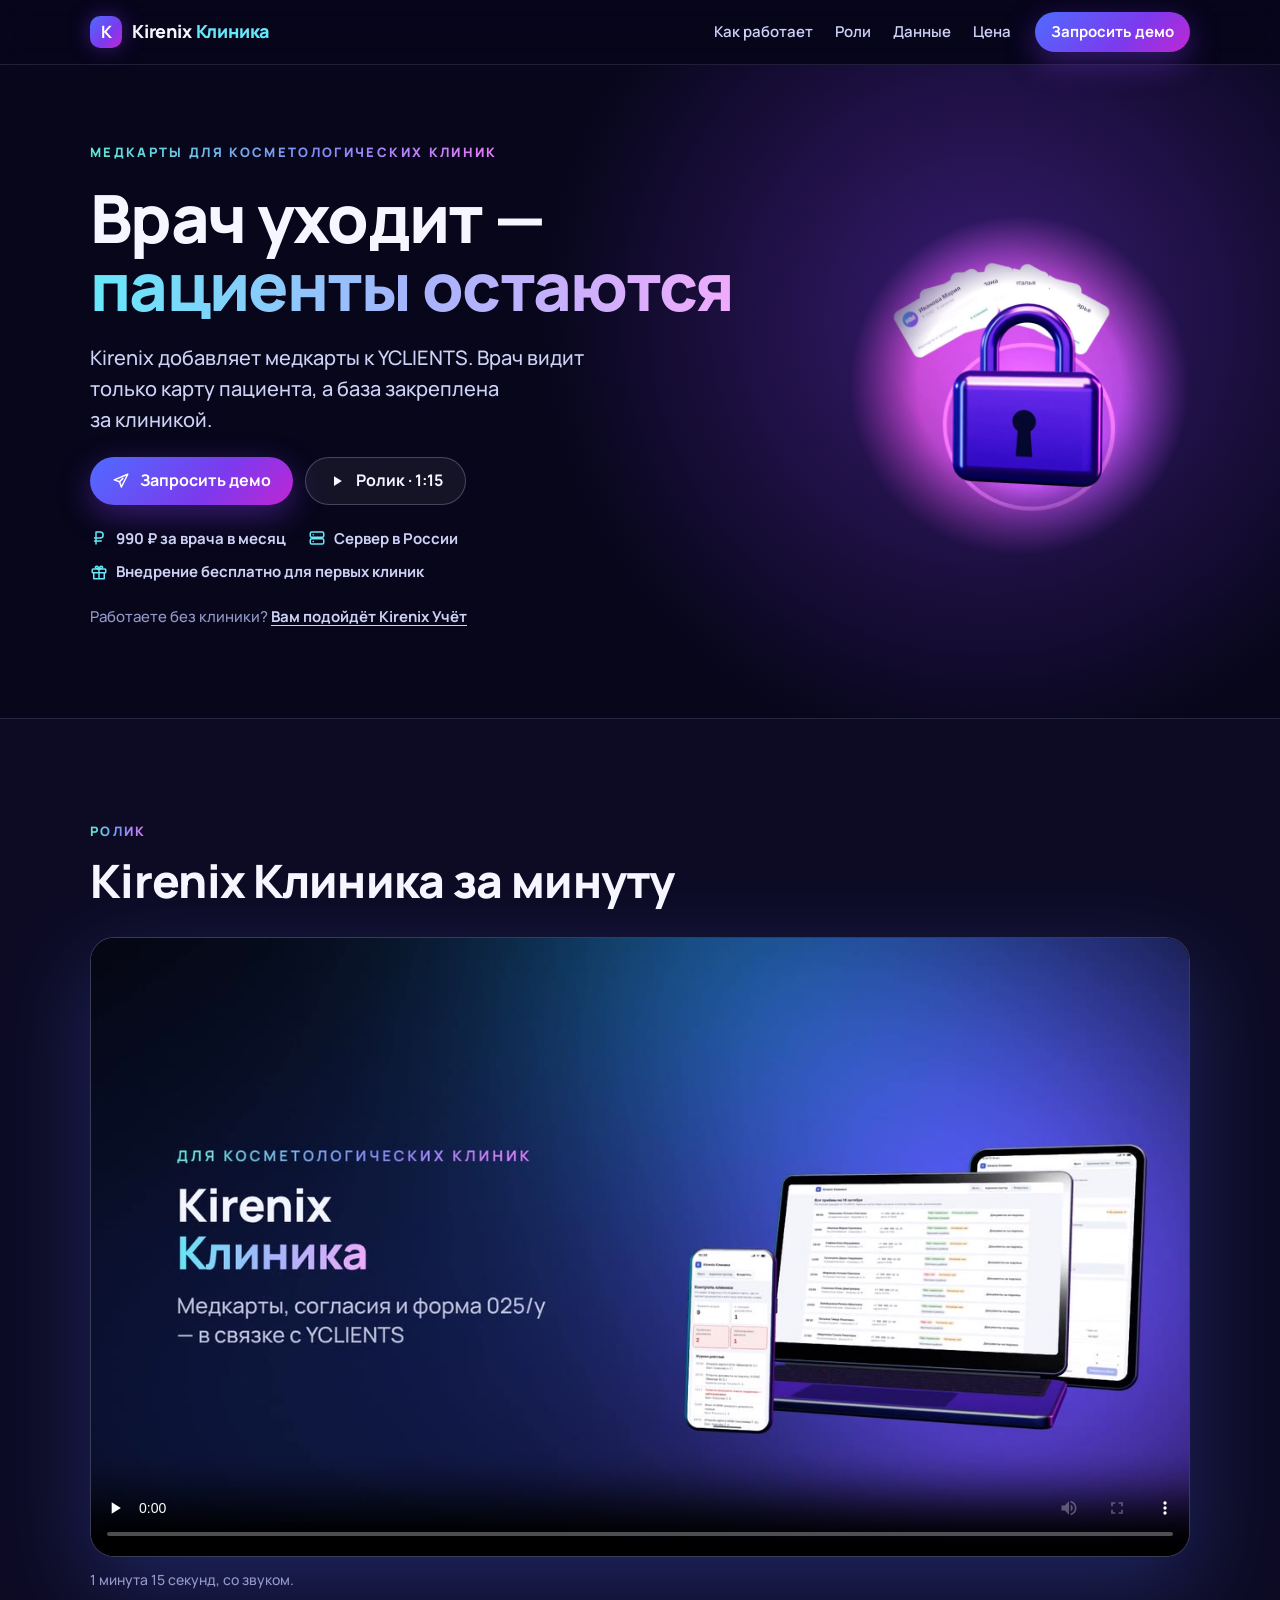
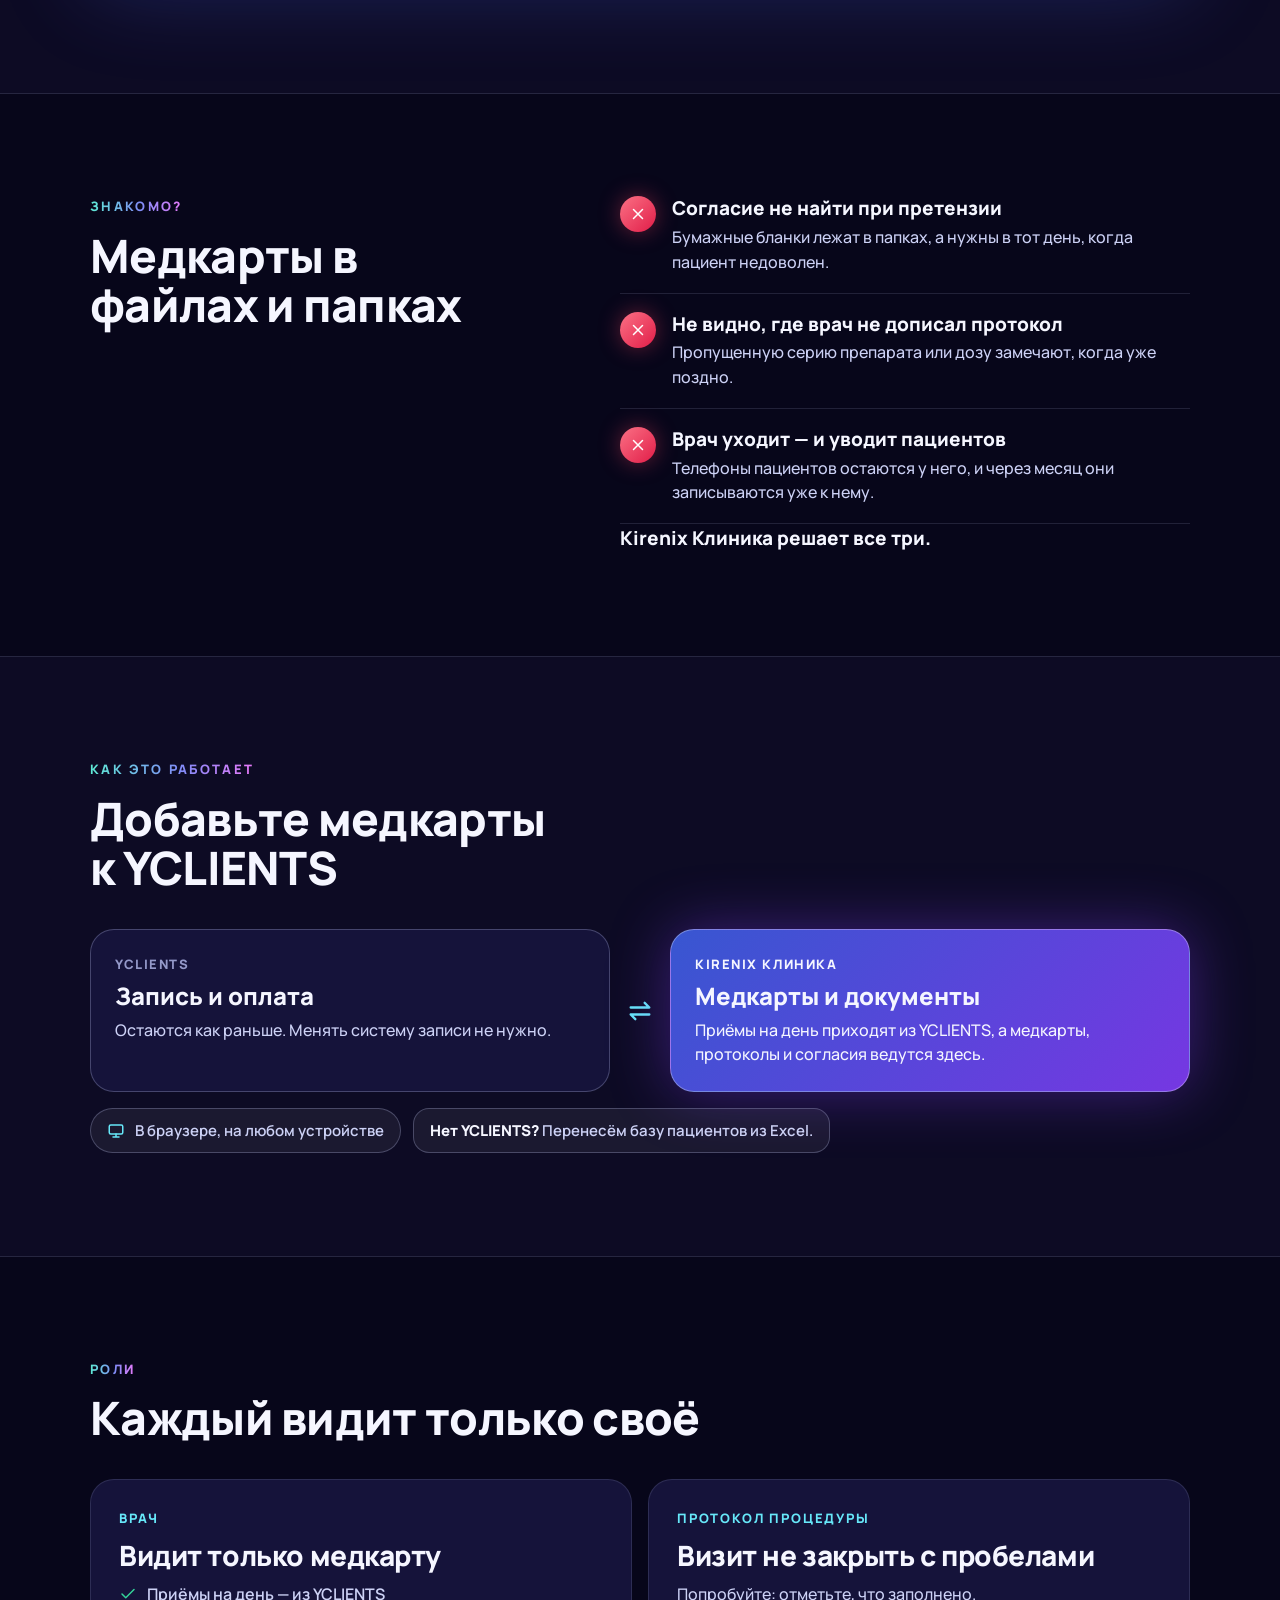
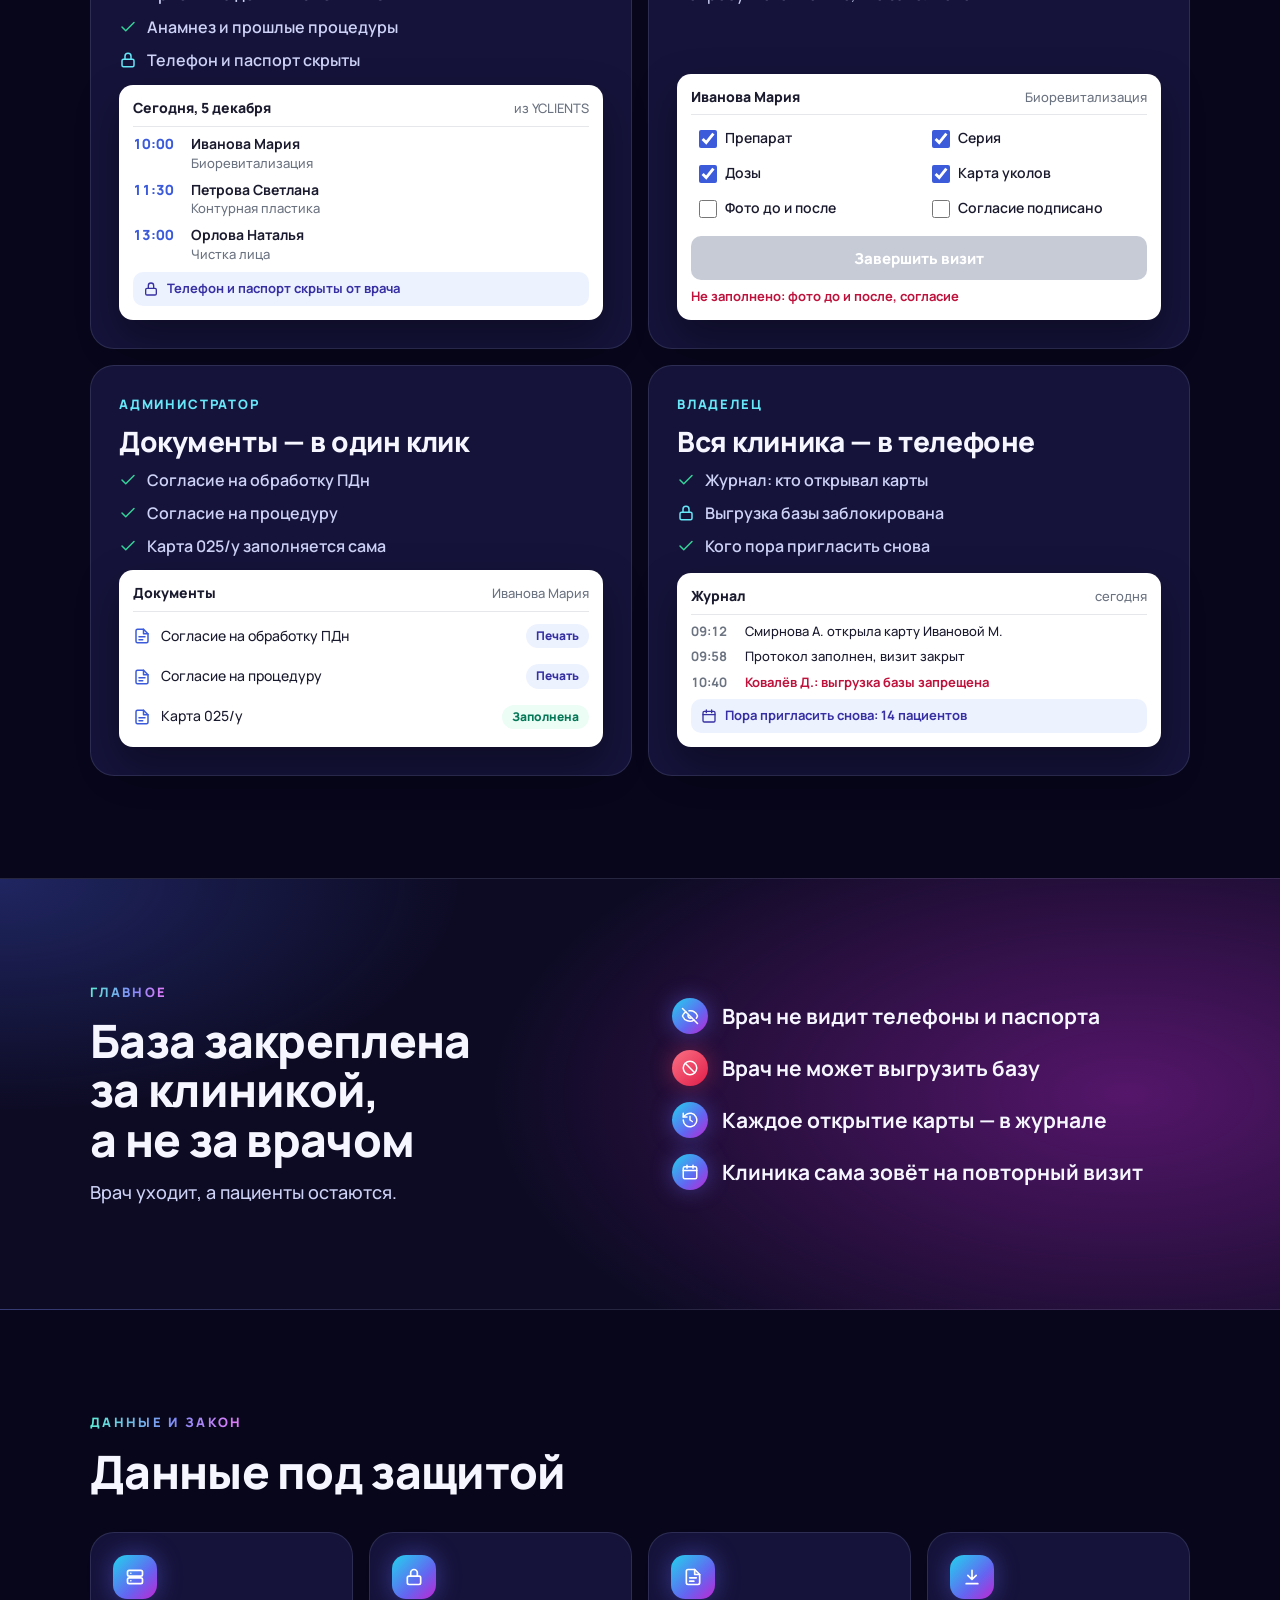
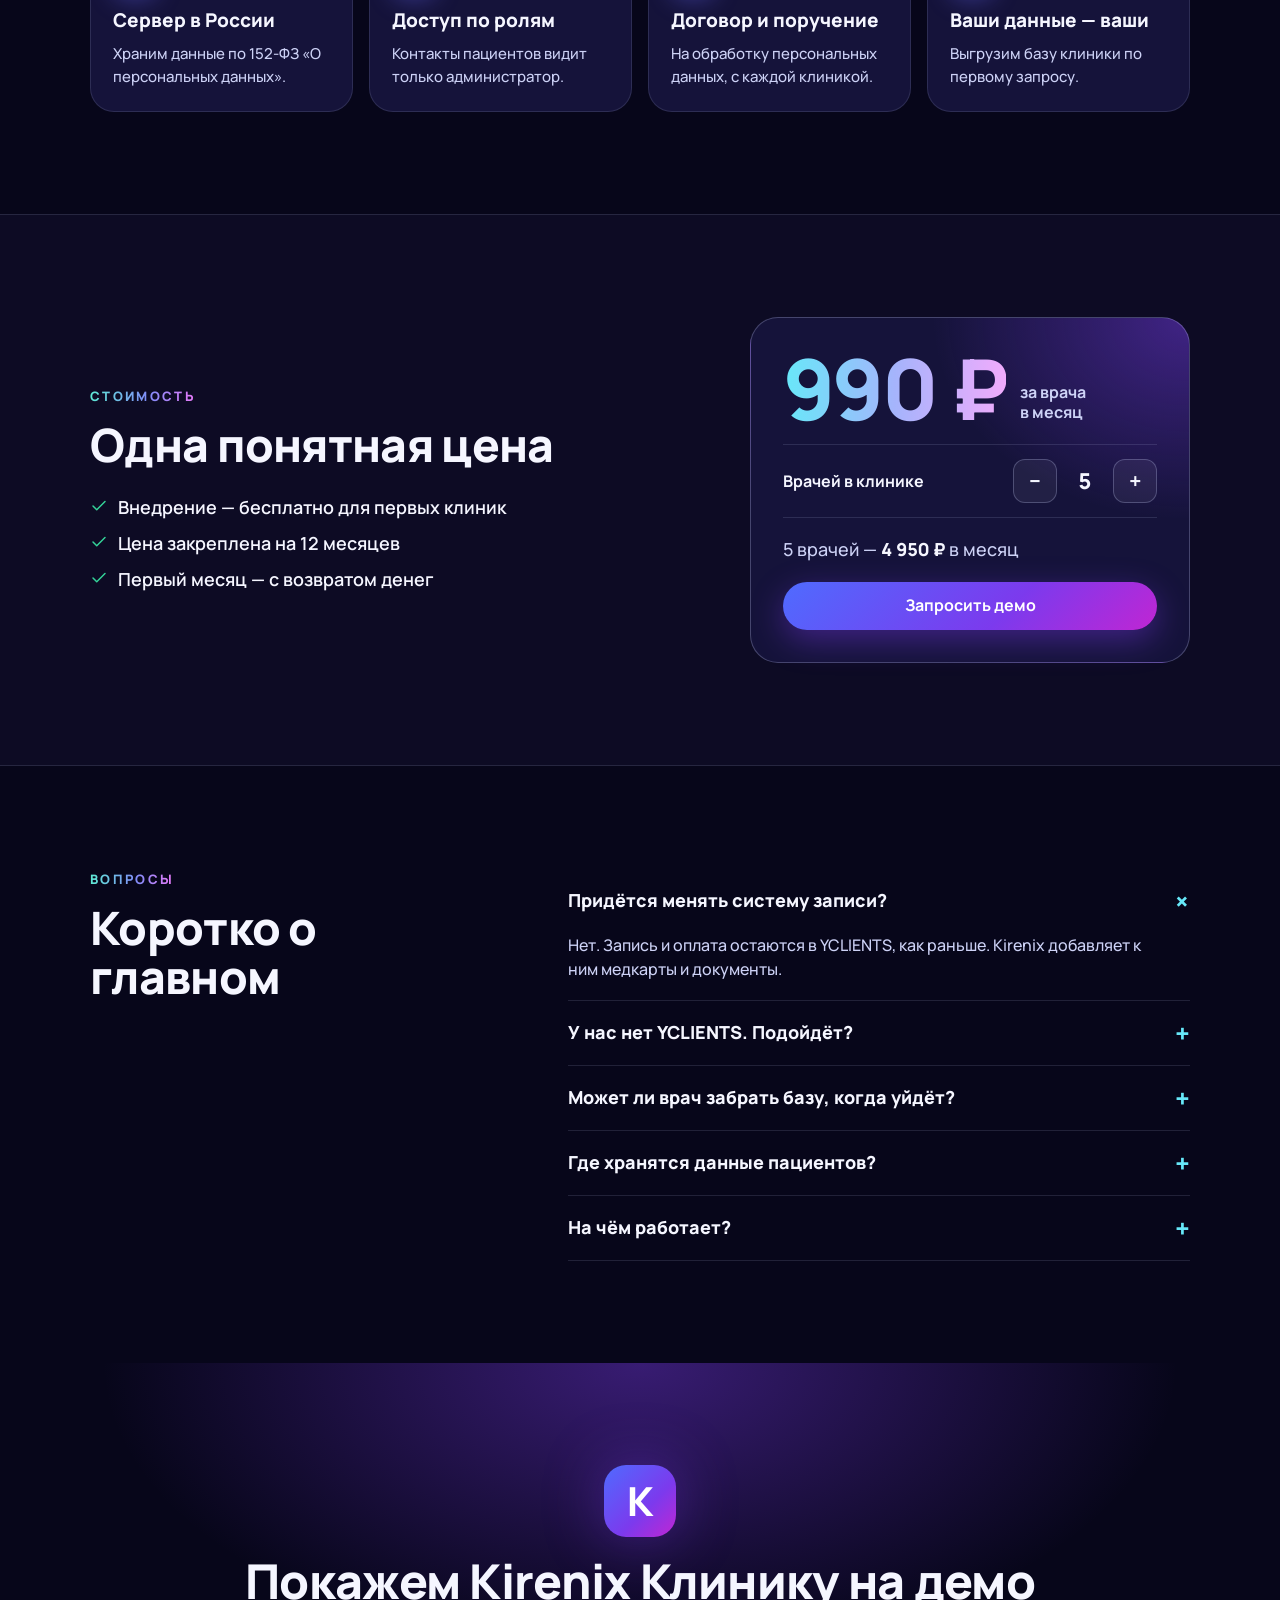
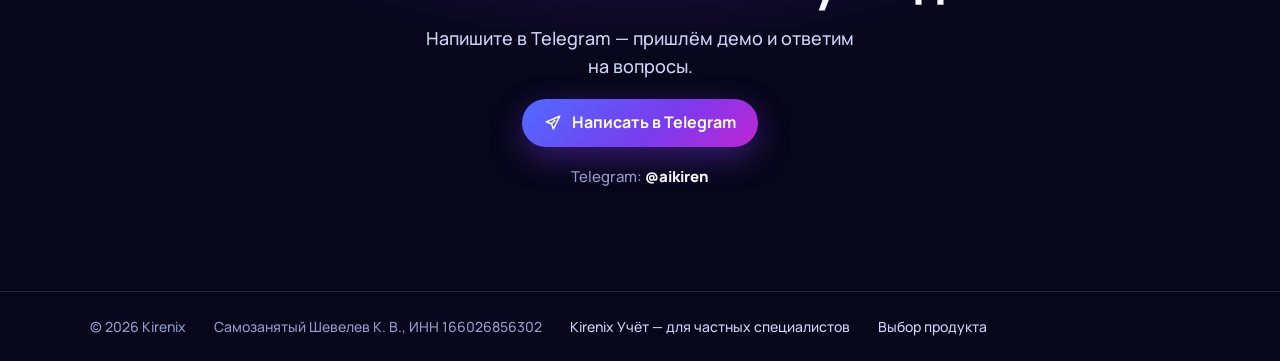
==== klinika/index.html @ 142d432d "Страница Kirenix Клиника: kirenix.ru/klinika" ====
<!doctype html>
<html lang="ru">
<head>
<meta charset="utf-8">
<meta name="viewport" content="width=device-width, initial-scale=1">
<title>Kirenix Клиника — медкарты для косметологических клиник</title>
<meta name="description" content="Медкарты в связке с YCLIENTS: врач видит только карту пациента, протокол не закрыть с пробелами, согласия и форма 025/у — в один клик. 990 ₽ за врача в месяц.">
<link rel="canonical" href="https://kirenix.ru/klinika/">
<meta property="og:type" content="website">
<meta property="og:locale" content="ru_RU">
<meta property="og:site_name" content="Kirenix">
<meta property="og:title" content="Врач уходит — пациенты остаются. Kirenix Клиника">
<meta property="og:description" content="Медкарты в связке с YCLIENTS: врач видит только карту пациента, протокол не закрыть с пробелами, согласия и форма 025/у — в один клик. 990 ₽ за врача в месяц.">
<meta property="og:url" content="https://kirenix.ru/klinika/">
<meta property="og:image" content="https://kirenix.ru/assets/og-klinika.jpg">
<meta property="og:image:width" content="1200">
<meta property="og:image:height" content="630">
<meta name="twitter:card" content="summary_large_image">
<meta name="theme-color" content="#07061A">
<link rel="icon" href="/favicon.svg" type="image/svg+xml">
<link rel="icon" href="/favicon.ico" sizes="48x48">
<link rel="apple-touch-icon" href="/apple-touch-icon.png">
<link rel="stylesheet" href="/assets/site.css?v=1">
</head>
<body>
<svg width="0" height="0" style="position:absolute" aria-hidden="true" focusable="false">
  <defs>
    <symbol id="i-check" viewBox="0 0 24 24"><path d="M20 6 9 17l-5-5"/></symbol>
    <symbol id="i-x" viewBox="0 0 24 24"><path d="M18 6 6 18M6 6l12 12"/></symbol>
    <symbol id="i-lock" viewBox="0 0 24 24"><rect x="4" y="11" width="16" height="10" rx="2"/><path d="M8 11V7a4 4 0 0 1 8 0v4"/></symbol>
    <symbol id="i-eyeoff" viewBox="0 0 24 24"><path d="M10.7 5.1A10.7 10.7 0 0 1 21.9 11.7a1 1 0 0 1 0 .7 10.7 10.7 0 0 1-1.4 2.5"/><path d="M14.1 14.2a3 3 0 0 1-4.2-4.2"/><path d="M17.5 17.5A10.7 10.7 0 0 1 2.1 12.3a1 1 0 0 1 0-.7 10.7 10.7 0 0 1 4.4-5.1"/><path d="M2 2l20 20"/></symbol>
    <symbol id="i-ban" viewBox="0 0 24 24"><circle cx="12" cy="12" r="9"/><path d="m5.7 5.7 12.6 12.6"/></symbol>
    <symbol id="i-history" viewBox="0 0 24 24"><path d="M3 12a9 9 0 1 0 3-6.7L3 8"/><path d="M3 3v5h5"/><path d="M12 7v5l3 2"/></symbol>
    <symbol id="i-cal" viewBox="0 0 24 24"><rect x="3" y="5" width="18" height="16" rx="2"/><path d="M16 3v4M8 3v4M3 10h18"/></symbol>
    <symbol id="i-doc" viewBox="0 0 24 24"><path d="M14 3H6a2 2 0 0 0-2 2v14a2 2 0 0 0 2 2h12a2 2 0 0 0 2-2V9z"/><path d="M14 3v6h6M8 13h8M8 17h5"/></symbol>
    <symbol id="i-server" viewBox="0 0 24 24"><rect x="3" y="4" width="18" height="7" rx="2"/><rect x="3" y="13" width="18" height="7" rx="2"/><path d="M7 7.5h.01M7 16.5h.01"/></symbol>
    <symbol id="i-down" viewBox="0 0 24 24"><path d="M12 4v11M7 10l5 5 5-5M5 20h14"/></symbol>
    <symbol id="i-monitor" viewBox="0 0 24 24"><rect x="3" y="4" width="18" height="12" rx="2"/><path d="M8 20h8M12 16v4"/></symbol>
    <symbol id="i-play" viewBox="0 0 24 24"><path d="M8 5.5v13l10.5-6.5z" fill="currentColor" stroke="none"/></symbol>
    <symbol id="i-right" viewBox="0 0 24 24"><path d="M5 12h14M13 6l6 6-6 6"/></symbol>
    <symbol id="i-swap" viewBox="0 0 24 24"><path d="M4 9h16l-4-4M20 15H4l4 4"/></symbol>
    <symbol id="i-send" viewBox="0 0 24 24"><path d="M21 3 3 10.5l7 2.5 2.5 7z"/><path d="m10 13 4.5-4.5"/></symbol>
    <symbol id="i-alert" viewBox="0 0 24 24"><path d="M12 3.5 2.5 20h19z"/><path d="M12 10v4M12 17h.01"/></symbol>
    <symbol id="i-gift" viewBox="0 0 24 24"><rect x="3" y="8" width="18" height="5" rx="1"/><path d="M5 13v8h14v-8M12 8v13M12 8S10.5 3 8 4.5 9 8 12 8zm0 0s1.5-5 4-3.5S15 8 12 8z"/></symbol>
    <symbol id="i-rub" viewBox="0 0 24 24"><path d="M8 20V4h5.5a4 4 0 0 1 0 8H6M6 16h9"/></symbol>
  </defs>
</svg>

<div class="klinika">
  <header class="bar">
    <div class="wrap bar-in">
      <a class="logo" href="/" aria-label="Kirenix — выбор продукта"><b>K</b><span>Kirenix <em>Клиника</em></span></a>
      <nav class="nav" aria-label="Разделы">
        <a href="#how">Как работает</a>
        <a href="#roles">Роли</a>
        <a href="#data">Данные</a>
        <a href="#price">Цена</a>
      </nav>
      <a class="btn btn-sm" href="https://t.me/aikiren">Запросить демо</a>
    </div>
  </header>

  <main>
    <section class="hero">
      <div class="wrap hero-in">
        <div class="hero-copy">
          <p class="eyebrow">Медкарты для косметологических клиник</p>
          <h1>Врач уходит&nbsp;—<br><span class="grad">пациенты остаются</span></h1>
          <p class="lead">Kirenix добавляет медкарты к&nbsp;YCLIENTS. Врач видит только карту пациента, а&nbsp;база закреплена за&nbsp;клиникой.</p>
          <div class="cta-row">
            <a class="btn" href="https://t.me/aikiren"><svg class="i"><use href="#i-send"/></svg>Запросить демо</a>
            <a class="btn btn-ghost" href="#film"><svg class="i i-fill"><use href="#i-play"/></svg>Ролик · 1:15</a>
          </div>
          <ul class="facts">
            <li><svg class="i"><use href="#i-rub"/></svg>990&nbsp;₽ за врача в месяц</li>
            <li><svg class="i"><use href="#i-server"/></svg>Сервер в России</li>
            <li><svg class="i"><use href="#i-gift"/></svg>Внедрение бесплатно для первых клиник</li>
          </ul>
          <p class="switch">Работаете без клиники? <a href="https://uchet.kirenix.ru/">Вам подойдёт Kirenix Учёт</a></p>
        </div>
        <div class="hero-visual" aria-hidden="true"><img class="lock" src="/assets/lock.jpg" width="720" height="720" alt=""></div>
      </div>
    </section>

    <section class="sec band" id="film">
      <div class="wrap">
        <div class="head"><p class="eyebrow">Ролик</p><h2>Kirenix Клиника за минуту</h2></div>
        <div class="film">
          <video controls playsinline preload="none" poster="/klinika/poster.jpg">
            <source src="/klinika/kirenix-klinika.mp4" type="video/mp4">
          </video>
        </div>
        <p class="caption">1 минута 15 секунд, со звуком.</p>
      </div>
    </section>

    <section class="sec" id="pain">
      <div class="wrap split">
        <div class="head"><p class="eyebrow">Знакомо?</p><h2>Медкарты в файлах и папках</h2></div>
        <div>
          <ul class="pains">
            <li><span class="dot dot-warn"><svg class="i"><use href="#i-x"/></svg></span><div><b>Согласие не найти при претензии</b><p>Бумажные бланки лежат в папках, а нужны в тот день, когда пациент недоволен.</p></div></li>
            <li><span class="dot dot-warn"><svg class="i"><use href="#i-x"/></svg></span><div><b>Не видно, где врач не дописал протокол</b><p>Пропущенную серию препарата или дозу замечают, когда уже поздно.</p></div></li>
            <li><span class="dot dot-warn"><svg class="i"><use href="#i-x"/></svg></span><div><b>Врач уходит&nbsp;— и уводит пациентов</b><p>Телефоны пациентов остаются у него, и через месяц они записываются уже к нему.</p></div></li>
          </ul>
          <p class="solve">Kirenix Клиника решает все три.</p>
        </div>
      </div>
    </section>

    <section class="sec band" id="how">
      <div class="wrap">
        <div class="head"><p class="eyebrow">Как это работает</p><h2>Добавьте медкарты к YCLIENTS</h2></div>
        <div class="flow">
          <div class="node"><span class="node-k">YCLIENTS</span><b>Запись и оплата</b><p>Остаются как раньше. Менять систему записи не нужно.</p></div>
          <div class="link" aria-hidden="true"><svg class="i"><use href="#i-swap"/></svg></div>
          <div class="node node-hl"><span class="node-k">Kirenix Клиника</span><b>Медкарты и документы</b><p>Приёмы на день приходят из YCLIENTS, а медкарты, протоколы и согласия ведутся здесь.</p></div>
        </div>
        <div class="under">
          <span class="chip"><svg class="i"><use href="#i-monitor"/></svg>В браузере, на любом устройстве</span>
          <span class="chip chip-note"><b>Нет YCLIENTS?</b> Перенесём базу пациентов из Excel.</span>
        </div>
      </div>
    </section>

    <section class="sec" id="roles">
      <div class="wrap">
        <div class="head"><p class="eyebrow">Роли</p><h2>Каждый видит только своё</h2></div>
        <div class="roles">
          <article class="role">
            <p class="role-k">Врач</p>
            <h3>Видит только медкарту</h3>
            <ul class="ticks">
              <li><svg class="i"><use href="#i-check"/></svg>Приёмы на день — из YCLIENTS</li>
              <li><svg class="i"><use href="#i-check"/></svg>Анамнез и прошлые процедуры</li>
              <li class="locked"><svg class="i"><use href="#i-lock"/></svg>Телефон и паспорт скрыты</li>
            </ul>
            <div class="ui" aria-hidden="true">
              <div class="ui-top"><b id="today">Сегодня</b><span>из YCLIENTS</span></div>
              <div class="ui-row"><time>10:00</time><div><b>Иванова Мария</b><small>Биоревитализация</small></div></div>
              <div class="ui-row"><time>11:30</time><div><b>Петрова Светлана</b><small>Контурная пластика</small></div></div>
              <div class="ui-row"><time>13:00</time><div><b>Орлова Наталья</b><small>Чистка лица</small></div></div>
              <div class="ui-hidden"><svg class="i"><use href="#i-lock"/></svg>Телефон и паспорт скрыты от врача</div>
            </div>
          </article>

          <article class="role">
            <p class="role-k">Протокол процедуры</p>
            <h3>Визит не закрыть с пробелами</h3>
            <p class="role-sub">Попробуйте: отметьте, что заполнено.</p>
            <form class="ui" id="proto" aria-label="Пример протокола процедуры">
              <div class="ui-top"><b>Иванова Мария</b><span>Биоревитализация</span></div>
              <div class="checks">
                <label for="p-drug"><input type="checkbox" id="p-drug" data-name="препарат" checked>Препарат</label>
                <label for="p-batch"><input type="checkbox" id="p-batch" data-name="серия" checked>Серия</label>
                <label for="p-dose"><input type="checkbox" id="p-dose" data-name="дозы" checked>Дозы</label>
                <label for="p-map"><input type="checkbox" id="p-map" data-name="карта уколов" checked>Карта уколов</label>
                <label for="p-photo"><input type="checkbox" id="p-photo" data-name="фото до и после">Фото до и после</label>
                <label for="p-consent"><input type="checkbox" id="p-consent" data-name="согласие">Согласие подписано</label>
              </div>
              <button type="button" class="ui-done" id="p-done" disabled>Завершить визит</button>
              <p class="ui-hint" id="p-hint" aria-live="polite">Не заполнено: фото до и после, согласие</p>
            </form>
          </article>

          <article class="role">
            <p class="role-k">Администратор</p>
            <h3>Документы — в один клик</h3>
            <ul class="ticks">
              <li><svg class="i"><use href="#i-check"/></svg>Согласие на обработку ПДн</li>
              <li><svg class="i"><use href="#i-check"/></svg>Согласие на процедуру</li>
              <li><svg class="i"><use href="#i-check"/></svg>Карта 025/у заполняется сама</li>
            </ul>
            <div class="ui" aria-hidden="true">
              <div class="ui-top"><b>Документы</b><span>Иванова Мария</span></div>
              <div class="ui-doc"><svg class="i"><use href="#i-doc"/></svg><span>Согласие на обработку ПДн</span><em>Печать</em></div>
              <div class="ui-doc"><svg class="i"><use href="#i-doc"/></svg><span>Согласие на процедуру</span><em>Печать</em></div>
              <div class="ui-doc"><svg class="i"><use href="#i-doc"/></svg><span>Карта 025/у</span><em class="good">Заполнена</em></div>
            </div>
          </article>

          <article class="role">
            <p class="role-k">Владелец</p>
            <h3>Вся клиника — в телефоне</h3>
            <ul class="ticks">
              <li><svg class="i"><use href="#i-check"/></svg>Журнал: кто открывал карты</li>
              <li class="locked"><svg class="i"><use href="#i-lock"/></svg>Выгрузка базы заблокирована</li>
              <li><svg class="i"><use href="#i-check"/></svg>Кого пора пригласить снова</li>
            </ul>
            <div class="ui" aria-hidden="true">
              <div class="ui-top"><b>Журнал</b><span>сегодня</span></div>
              <div class="ui-log"><time>09:12</time><span>Смирнова А. открыла карту Ивановой М.</span></div>
              <div class="ui-log"><time>09:58</time><span>Протокол заполнен, визит закрыт</span></div>
              <div class="ui-log bad"><time>10:40</time><span>Ковалёв Д.: выгрузка базы запрещена</span></div>
              <div class="ui-remind"><svg class="i"><use href="#i-cal"/></svg>Пора пригласить снова: 14 пациентов</div>
            </div>
          </article>
        </div>
      </div>
    </section>

    <section class="sec keep-band" id="keep">
      <div class="wrap keep">
        <div class="head"><p class="eyebrow">Главное</p><h2>База закреплена за клиникой, а&nbsp;не&nbsp;за&nbsp;врачом</h2><p class="sub">Врач уходит, а пациенты остаются.</p></div>
        <ul class="keep-list">
          <li><span class="dot"><svg class="i"><use href="#i-eyeoff"/></svg></span>Врач не видит телефоны и паспорта</li>
          <li><span class="dot dot-warn"><svg class="i"><use href="#i-ban"/></svg></span>Врач не может выгрузить базу</li>
          <li><span class="dot"><svg class="i"><use href="#i-history"/></svg></span>Каждое открытие карты — в журнале</li>
          <li><span class="dot"><svg class="i"><use href="#i-cal"/></svg></span>Клиника сама зовёт на повторный визит</li>
        </ul>
      </div>
    </section>

    <section class="sec" id="data">
      <div class="wrap">
        <div class="head"><p class="eyebrow">Данные и закон</p><h2>Данные под защитой</h2></div>
        <div class="cards4">
          <div class="card"><span class="tile"><svg class="i"><use href="#i-server"/></svg></span><b>Сервер в России</b><p>Храним данные по 152-ФЗ «О персональных данных».</p></div>
          <div class="card"><span class="tile"><svg class="i"><use href="#i-lock"/></svg></span><b>Доступ по ролям</b><p>Контакты пациентов видит только администратор.</p></div>
          <div class="card"><span class="tile"><svg class="i"><use href="#i-doc"/></svg></span><b>Договор и поручение</b><p>На обработку персональных данных, с каждой клиникой.</p></div>
          <div class="card"><span class="tile"><svg class="i"><use href="#i-down"/></svg></span><b>Ваши данные — ваши</b><p>Выгрузим базу клиники по первому запросу.</p></div>
        </div>
      </div>
    </section>

    <section class="sec band" id="price">
      <div class="wrap price">
        <div class="head">
          <p class="eyebrow">Стоимость</p>
          <h2>Одна понятная цена</h2>
          <ul class="ticks ticks-lg">
            <li><svg class="i"><use href="#i-check"/></svg>Внедрение — бесплатно для первых клиник</li>
            <li><svg class="i"><use href="#i-check"/></svg>Цена закреплена на 12 месяцев</li>
            <li><svg class="i"><use href="#i-check"/></svg>Первый месяц — с возвратом денег</li>
          </ul>
        </div>
        <div class="calc">
          <p class="calc-price"><b>990&nbsp;₽</b><span>за врача<br>в месяц</span></p>
          <div class="calc-row">
            <span id="calc-label">Врачей в клинике</span>
            <div class="stepper" role="group" aria-labelledby="calc-label">
              <button type="button" id="calc-minus" aria-label="Меньше врачей">−</button>
              <output id="calc-n">5</output>
              <button type="button" id="calc-plus" aria-label="Больше врачей">+</button>
            </div>
          </div>
          <p class="calc-total" aria-live="polite"><span id="calc-words">5&nbsp;врачей</span> — <b id="calc-sum">4&nbsp;950&nbsp;₽</b> в&nbsp;месяц</p>
          <a class="btn" href="https://t.me/aikiren">Запросить демо</a>
        </div>
      </div>
    </section>

    <section class="sec" id="faq">
      <div class="wrap faq">
        <div class="head"><p class="eyebrow">Вопросы</p><h2>Коротко о главном</h2></div>
        <div class="qa">
          <details open><summary>Придётся менять систему записи?</summary><p>Нет. Запись и оплата остаются в YCLIENTS, как раньше. Kirenix добавляет к ним медкарты и документы.</p></details>
          <details><summary>У нас нет YCLIENTS. Подойдёт?</summary><p>Да. Базу пациентов перенесём из Excel, для первых клиник бесплатно.</p></details>
          <details><summary>Может ли врач забрать базу, когда уйдёт?</summary><p>Нет. Телефонов и паспортов он не видит, выгрузить базу не может, а каждое открытие карты попадает в журнал владельца.</p></details>
          <details><summary>Где хранятся данные пациентов?</summary><p>На сервере в России, по 152-ФЗ. С клиникой заключаем договор и поручение на обработку персональных данных. Если решите уйти, выгрузим базу по первому запросу.</p></details>
          <details><summary>На чём работает?</summary><p>В браузере, на любом устройстве: компьютер у администратора, планшет у врача, телефон у владельца. Устанавливать ничего не нужно.</p></details>
        </div>
      </div>
    </section>

    <section class="sec final">
      <div class="wrap final-in">
        <span class="logo-big" aria-hidden="true">K</span>
        <h2>Покажем Kirenix Клинику на демо</h2>
        <p>Напишите в Telegram — пришлём демо и ответим на вопросы.</p>
        <a class="btn" href="https://t.me/aikiren"><svg class="i"><use href="#i-send"/></svg>Написать в Telegram</a>
        <p class="handle">Telegram: <span>@aikiren</span></p>
      </div>
    </section>
  </main>

  <footer class="foot">
    <div class="wrap foot-in">
      <span>© 2026 Kirenix</span>
      <span>Самозанятый Шевелев К.&nbsp;В., ИНН 166026856302</span>
      <a href="https://uchet.kirenix.ru/">Kirenix Учёт — для частных специалистов</a>
      <a href="/">Выбор продукта</a>
    </div>
  </footer>
</div>

<script>
(function () {
  // дата в экране врача
  var today = document.getElementById('today');
  try { today.textContent = 'Сегодня, ' + new Intl.DateTimeFormat('ru-RU', { day: 'numeric', month: 'long' }).format(new Date()); } catch (e) {}

  // протокол: «Завершить визит» доступна, только когда всё отмечено
  var proto = document.getElementById('proto');
  var boxes = Array.prototype.slice.call(proto.querySelectorAll('input[type=checkbox]'));
  var done = document.getElementById('p-done');
  var hint = document.getElementById('p-hint');
  function update() {
    var missing = boxes.filter(function (b) { return !b.checked; }).map(function (b) { return b.getAttribute('data-name'); });
    proto.classList.remove('closed');
    done.disabled = missing.length > 0;
    done.textContent = 'Завершить визит';
    hint.textContent = missing.length ? 'Не заполнено: ' + missing.join(', ') : 'Всё заполнено, визит можно закрыть';
    hint.classList.toggle('good', !missing.length);
  }
  boxes.forEach(function (b) { b.addEventListener('change', update); });
  done.addEventListener('click', function () {
    proto.classList.add('closed');
    done.textContent = 'Визит закрыт';
    done.disabled = true;
    hint.textContent = 'Протокол полный и сохранён в медкарте';
  });
  update();

  // калькулятор цены
  var n = 5, PRICE = 990;
  var nOut = document.getElementById('calc-n'), sum = document.getElementById('calc-sum'), words = document.getElementById('calc-words');
  var minus = document.getElementById('calc-minus'), plus = document.getElementById('calc-plus');
  var money = new Intl.NumberFormat('ru-RU');
  var plural = new Intl.PluralRules('ru-RU');
  var forms = { one: 'врач', few: 'врача', many: 'врачей', other: 'врача' };
  function render() {
    nOut.textContent = n;
    words.textContent = n + ' ' + forms[plural.select(n)];
    sum.textContent = money.format(n * PRICE) + ' ₽';
    minus.disabled = n <= 1;
    plus.disabled = n >= 30;
  }
  minus.addEventListener('click', function () { if (n > 1) { n--; render(); } });
  plus.addEventListener('click', function () { if (n < 30) { n++; render(); } });
  render();
})();
</script>
</body>
</html>
---- assets/site.css ----
/* Kirenix — общий стиль kirenix.ru: вход и страница Kirenix Клиника */
/* Вход: два мира рядом — тёмная «Клиника» из ролика и светлый «Учёт» с текущего сайта.
   Страница клиники: тёмный мир ролика, текст слева и визуал справа, разделы лентами. */
@font-face{font-family:'Manrope';font-style:normal;font-display:swap;font-weight:500;src:url([data-uri]) format('woff2');unicode-range:U+0000-00FF,U+0131,U+0152-0153,U+02BB-02BC,U+02C6,U+02DA,U+02DC,U+0304,U+0308,U+0329,U+2000-206F,U+2074,U+20AC,U+2122,U+2191,U+2193,U+2212,U+2215,U+FEFF,U+FFFD}
@font-face{font-family:'Manrope';font-style:normal;font-display:swap;font-weight:500;src:url([data-uri]) format('woff2');unicode-range:U+0301,U+0400-045F,U+0490-0491,U+04B0-04B1,U+2116}
@font-face{font-family:'Manrope';font-style:normal;font-display:swap;font-weight:500;src:url([data-uri]) format('woff2');unicode-range:U+20BD}
@font-face{font-family:'Manrope';font-style:normal;font-display:swap;font-weight:600;src:url([data-uri]) format('woff2');unicode-range:U+0000-00FF,U+0131,U+0152-0153,U+02BB-02BC,U+02C6,U+02DA,U+02DC,U+0304,U+0308,U+0329,U+2000-206F,U+2074,U+20AC,U+2122,U+2191,U+2193,U+2212,U+2215,U+FEFF,U+FFFD}
@font-face{font-family:'Manrope';font-style:normal;font-display:swap;font-weight:600;src:url([data-uri]) format('woff2');unicode-range:U+0301,U+0400-045F,U+0490-0491,U+04B0-04B1,U+2116}
@font-face{font-family:'Manrope';font-style:normal;font-display:swap;font-weight:600;src:url([data-uri]) format('woff2');unicode-range:U+20BD}
@font-face{font-family:'Manrope';font-style:normal;font-display:swap;font-weight:700;src:url([data-uri]) format('woff2');unicode-range:U+0000-00FF,U+0131,U+0152-0153,U+02BB-02BC,U+02C6,U+02DA,U+02DC,U+0304,U+0308,U+0329,U+2000-206F,U+2074,U+20AC,U+2122,U+2191,U+2193,U+2212,U+2215,U+FEFF,U+FFFD}
@font-face{font-family:'Manrope';font-style:normal;font-display:swap;font-weight:700;src:url([data-uri]) format('woff2');unicode-range:U+0301,U+0400-045F,U+0490-0491,U+04B0-04B1,U+2116}
@font-face{font-family:'Manrope';font-style:normal;font-display:swap;font-weight:700;src:url([data-uri]) format('woff2');unicode-range:U+20BD}
@font-face{font-family:'Manrope';font-style:normal;font-display:swap;font-weight:800;src:url([data-uri]) format('woff2');unicode-range:U+0000-00FF,U+0131,U+0152-0153,U+02BB-02BC,U+02C6,U+02DA,U+02DC,U+0304,U+0308,U+0329,U+2000-206F,U+2074,U+20AC,U+2122,U+2191,U+2193,U+2212,U+2215,U+FEFF,U+FFFD}
@font-face{font-family:'Manrope';font-style:normal;font-display:swap;font-weight:800;src:url([data-uri]) format('woff2');unicode-range:U+0301,U+0400-045F,U+0490-0491,U+04B0-04B1,U+2116}
@font-face{font-family:'Manrope';font-style:normal;font-display:swap;font-weight:800;src:url([data-uri]) format('woff2');unicode-range:U+20BD}
:root{
  --ink:#07061A; --ink-2:#0D0B24; --ink-3:#15133A;
  --line:rgba(206,212,255,.13); --line-2:rgba(206,212,255,.26);
  --fg:#F5F6FF; --soft:#CDD2F6; --muted:#9499C9;
  --cyan:#67E8F9; --ok:#34D399; --on-accent:#FFFFFF;
  --glow-violet:rgba(124,58,237,.42); --glow-blue:rgba(79,107,255,.28); --glow-magenta:rgba(192,38,211,.40);
  --grad-brand:linear-gradient(135deg,#4F6BFF,#7C3AED 60%,#C026D3);
  --grad-node:linear-gradient(135deg,rgba(59,91,219,.95),rgba(124,58,237,.95));
  --grad-text:linear-gradient(90deg,#67E8F9,#A5B4FC 50%,#F0ABFC);
  --grad-eyebrow:linear-gradient(90deg,#5EEAD4,#818CF8 55%,#E879F9);
  --grad-dot:linear-gradient(135deg,#22D3EE,#6366F1 60%,#C026D3);
  --grad-warn:linear-gradient(135deg,#FB7185,#E11D48);
  /* светлый мир: карточки программы и «Учёт» */
  --paper:#F6F7FB; --paper-card:#FFFFFF; --paper-fg:#1A1A2E; --paper-muted:#6B7280; --paper-line:#E5E7EB;
  --uchet:#3B5BDB; --uchet-soft:#EDF2FF; --uchet-ink:#3730A3; --off:#C7CBD6;
  --warn-bg:#FFF7ED; --warn-fg:#B45309; --ok-bg:#ECFDF5; --ok-fg:#047857; --bad-fg:#BE123C;
  --font:'Manrope',system-ui,-apple-system,'Segoe UI',Roboto,Arial,sans-serif;
  --r-lg:24px;
  color-scheme:dark;
}
*{box-sizing:border-box}
html{-webkit-text-size-adjust:100%;scroll-behavior:smooth}
img{max-width:100%;height:auto}
body{margin:0;background:var(--ink);color:var(--fg);font-family:var(--font);font-size:16px;line-height:1.55;font-weight:500;-webkit-font-smoothing:antialiased}
body::before{content:"";position:fixed;inset:0 0 auto;height:env(safe-area-inset-top,0px);z-index:10;background:var(--ink)}
h1,h2,h3{margin:0;font-weight:800;letter-spacing:-.015em;line-height:1.08;text-wrap:balance}
p{margin:0}
ul{margin:0;padding:0;list-style:none}
a{color:inherit}
:focus-visible{outline:2px solid var(--cyan);outline-offset:3px}
.wrap{width:100%;max-width:1180px;margin-inline:auto;
  padding-left:max(clamp(16px,4vw,40px),env(safe-area-inset-left,0px));
  padding-right:max(clamp(16px,4vw,40px),env(safe-area-inset-right,0px))}
.i{width:20px;height:20px;flex:none;stroke:currentColor;fill:none;stroke-width:2;stroke-linecap:round;stroke-linejoin:round}

/* логотип */
.logo{display:inline-flex;align-items:center;gap:10px;font-weight:800;font-size:18px;letter-spacing:-.01em;text-decoration:none;color:var(--fg)}
.logo b{display:grid;place-items:center;width:32px;height:32px;border-radius:10px;background:var(--grad-brand);color:var(--on-accent);font-size:17px;box-shadow:0 0 22px var(--glow-violet)}
.logo em{font-style:normal;color:var(--cyan)}

/* кнопки */
.btn{display:inline-flex;align-items:center;justify-content:center;gap:10px;min-height:48px;padding:12px 22px;border-radius:999px;border:0;
  background:var(--grad-brand);color:var(--on-accent);font:700 16px/1.2 var(--font);text-decoration:none;cursor:pointer;
  box-shadow:0 10px 32px var(--glow-violet);transition:transform .2s ease,box-shadow .2s ease}
.btn:hover{transform:translateY(-1px)}
.btn .i{width:18px;height:18px}
.btn-ghost{background:rgba(255,255,255,.06);border:1px solid var(--line-2);box-shadow:none;color:var(--fg)}
.btn-ghost:hover{background:rgba(255,255,255,.11)}
.btn-sm{min-height:40px;padding:8px 16px;font-size:15px}
.i-fill{fill:currentColor;stroke:none}

/* ---------- вход: выбор ---------- */
.choose-top{padding-block:20px}
.ask{padding-block:clamp(16px,3.5vw,40px) 24px;display:grid;gap:10px}
.ask h1{font-size:clamp(30px,3.6vw,50px)}
.ask p{color:var(--soft);font-size:clamp(16px,1.6vw,19px)}
.paths{display:grid;grid-template-columns:repeat(2,minmax(0,1fr));gap:16px}
.path{position:relative;display:flex;flex-direction:column;justify-content:space-between;gap:20px;
  padding:clamp(22px,3vw,36px);border-radius:28px;text-decoration:none;overflow:hidden;transition:transform .25s ease,box-shadow .25s ease}
.path:hover{transform:translateY(-3px)}
.path-clinic{background:radial-gradient(110% 80% at 90% 10%,var(--glow-magenta),transparent 60%),radial-gradient(90% 80% at 0% 100%,var(--glow-blue),transparent 60%),var(--ink-3);
  border:1px solid var(--line-2);color:var(--fg)}
.path-clinic:hover{box-shadow:0 24px 70px var(--glow-violet)}
.path-solo{background:var(--paper);color:var(--paper-fg);border:1px solid var(--paper-line)}
.path-solo:hover{box-shadow:0 24px 70px rgba(59,91,219,.25)}
.path-visual{align-self:flex-end}
.path-copy{display:grid;gap:10px;justify-items:start}
.kicker{font-size:13px;font-weight:800;letter-spacing:.14em;text-transform:uppercase}
.path-clinic .kicker{color:var(--cyan)}
.path-solo .kicker{color:var(--uchet)}
.path h2{font-size:clamp(28px,3vw,38px)}
.path h2 em{font-style:normal}
.path-clinic h2 em{color:var(--cyan)}
.path-solo h2 em{color:var(--uchet)}
.path p{max-width:34ch}
.path-clinic p{color:var(--soft)}
.path-solo p{color:var(--paper-muted)}
.path ul{display:grid;gap:8px;margin-top:4px}
.path li{display:flex;gap:10px;align-items:flex-start;font-size:15px;font-weight:700}
.path li .i{width:18px;height:18px;margin-top:2px}
.path-clinic li .i{color:var(--cyan)}
.path-solo li .i{color:var(--uchet)}
.go{margin-top:12px;display:inline-flex;align-items:center;gap:10px;padding:13px 22px;border-radius:999px;font-weight:800;font-size:16px;color:var(--on-accent)}
.go .i{width:18px;height:18px;transition:transform .2s ease}
.path:hover .go .i{transform:translateX(3px)}
.path-clinic .go{background:var(--grad-brand);box-shadow:0 10px 30px var(--glow-violet)}
.path-solo .go{background:var(--uchet)}
.hint{padding-block:20px 36px;color:var(--muted);font-size:15px}
.lock{display:block;max-width:100%;aspect-ratio:1;
  -webkit-mask-image:radial-gradient(closest-side,#000 60%,transparent 100%);mask-image:radial-gradient(closest-side,#000 60%,transparent 100%)}
.path .lock{width:clamp(170px,16vw,220px);margin:-14px -14px 0 0}

/* мини-экран «Учёта» — как на uchet.kirenix.ru */
.mini-uchet{width:290px;max-width:100%;display:grid;gap:10px;padding:14px;border-radius:18px;background:var(--paper-card);border:1px solid var(--paper-line);
  box-shadow:0 20px 50px rgba(26,26,46,.12);font-size:13px;line-height:1.35;color:var(--paper-fg);transform:rotate(2deg);margin-top:6px;
  max-height:214px;overflow:hidden;-webkit-mask-image:linear-gradient(#000 72%,transparent);mask-image:linear-gradient(#000 72%,transparent)}
.mu-head{display:flex;justify-content:space-between;align-items:center;gap:8px}
.mu-head b{font-weight:800;font-size:14px}
.mu-head b em{font-style:normal;color:var(--uchet)}
.mu-add{padding:5px 10px;border-radius:8px;background:var(--uchet);color:var(--on-accent);font-weight:700;font-size:12px}
.mu-card{display:grid;gap:4px;padding:10px 12px;border-radius:12px;border:1px solid var(--paper-line)}
.mu-row{display:flex;justify-content:space-between;align-items:center;gap:8px}
.mu-card b{font-weight:800;font-size:14px}
.mu-card small{color:var(--paper-muted);font-size:12px}
.mu-card .mu-next{color:var(--uchet);font-weight:700}
.mu-warn{display:flex;align-items:center;gap:6px;padding:5px 8px;border-radius:8px;background:var(--warn-bg);color:var(--warn-fg);font-size:12px;font-weight:700}
.mu-warn .i{width:14px;height:14px}
.tag{font-style:normal;font-size:11px;font-weight:800;padding:3px 8px;border-radius:999px;white-space:nowrap}
.tag-warm{background:var(--warn-bg);color:var(--warn-fg)}
.tag-green{background:var(--ok-bg);color:var(--ok-fg)}

/* ---------- страница клиники ---------- */
.bar{position:sticky;top:env(safe-area-inset-top,0px);z-index:5;background:rgba(7,6,26,.8);
  -webkit-backdrop-filter:saturate(1.4) blur(14px);backdrop-filter:saturate(1.4) blur(14px);border-bottom:1px solid var(--line)}
.bar-in{display:flex;align-items:center;gap:24px;min-height:64px}
.nav{display:flex;gap:22px;margin-left:auto}
.nav a{color:var(--soft);text-decoration:none;font-weight:600;font-size:15px}
.nav a:hover{color:var(--fg)}
.eyebrow{font-size:13px;font-weight:800;letter-spacing:.18em;text-transform:uppercase;width:fit-content;max-width:100%;
  background:var(--grad-eyebrow);-webkit-background-clip:text;background-clip:text;color:transparent}
.grad{background:var(--grad-text);-webkit-background-clip:text;background-clip:text;color:transparent}
.sec{padding-block:clamp(56px,8vw,104px);scroll-margin-top:64px}
.band{background:var(--ink-2);border-block:1px solid var(--line)}
.head{display:grid;gap:14px;max-width:660px}
.head h2{font-size:clamp(28px,3.6vw,46px)}
.sub{color:var(--soft);font-size:18px}

.hero{position:relative;overflow:hidden;padding-block:clamp(36px,6vw,88px) clamp(48px,7vw,96px)}
.hero::before{content:"";position:absolute;right:-12%;top:-30%;width:70%;aspect-ratio:1;background:radial-gradient(closest-side,var(--glow-violet),transparent);pointer-events:none}
.hero-in{position:relative;display:grid;grid-template-columns:minmax(0,1.35fr) minmax(0,.65fr);gap:clamp(24px,4vw,56px);align-items:center}
.hero-copy{display:grid;gap:22px;min-width:0;justify-items:start}
.hero h1{font-size:clamp(38px,5.2vw,68px);line-height:1.02;letter-spacing:-.025em}
.lead{font-size:clamp(17px,1.6vw,20px);color:var(--soft);max-width:38ch}
.cta-row{display:flex;flex-wrap:wrap;gap:12px}
.facts{display:flex;flex-wrap:wrap;gap:10px 22px;color:var(--soft);font-size:15px;font-weight:700}
.facts li{display:flex;align-items:center;gap:8px}
.facts .i{width:18px;height:18px;color:var(--cyan)}
.switch{font-size:15px;color:var(--muted)}
.switch a{color:var(--soft);font-weight:700;text-underline-offset:3px}
.hero-visual{display:grid;place-items:center}
.hero .lock{width:min(100%,480px)}

.film{margin-top:32px;border-radius:var(--r-lg);overflow:hidden;border:1px solid var(--line-2);background:var(--ink);box-shadow:0 30px 90px var(--glow-blue)}
.film video{display:block;width:100%;height:auto;aspect-ratio:16/9;background:var(--ink)}
.caption{margin-top:12px;color:var(--muted);font-size:14px}

.split{display:grid;grid-template-columns:minmax(0,.9fr) minmax(0,1.1fr);gap:clamp(28px,5vw,72px);align-items:start}
.pains{display:grid;gap:18px}
.pains li{display:grid;grid-template-columns:auto minmax(0,1fr);gap:16px;align-items:start;padding-bottom:18px;border-bottom:1px solid var(--line)}
.pains b{display:block;font-size:19px;font-weight:800;line-height:1.3}
.pains p{margin-top:4px;color:var(--soft)}
.solve{font-size:19px;font-weight:800}
.dot{display:grid;place-items:center;width:36px;height:36px;border-radius:50%;flex:none;background:var(--grad-dot);color:var(--on-accent);box-shadow:0 0 22px rgba(99,102,241,.45)}
.dot .i{width:18px;height:18px}
.dot-warn{background:var(--grad-warn);box-shadow:0 0 22px rgba(244,63,94,.4)}

.flow{margin-top:36px;display:grid;grid-template-columns:minmax(0,1fr) auto minmax(0,1fr);gap:16px;align-items:stretch}
.node{padding:24px;border-radius:var(--r-lg);background:var(--ink-3);border:1px solid var(--line-2);display:grid;gap:8px;align-content:start}
.node-k{font-size:13px;font-weight:800;letter-spacing:.12em;text-transform:uppercase;color:var(--muted)}
.node b{font-size:24px;font-weight:800;line-height:1.15}
.node p{color:var(--soft)}
.node-hl{background:var(--grad-node);border-color:rgba(255,255,255,.3);box-shadow:0 0 60px var(--glow-violet)}
.node-hl .node-k,.node-hl p{color:var(--fg)}
.link{display:grid;place-items:center;color:var(--cyan)}
.link .i{width:28px;height:28px}
.under{margin-top:16px;display:flex;flex-wrap:wrap;gap:12px}
.chip{display:inline-flex;align-items:center;gap:10px;padding:10px 16px;border-radius:999px;background:rgba(255,255,255,.06);border:1px solid var(--line-2);font-weight:600;font-size:15px;color:var(--soft)}
.chip b{color:var(--fg);font-weight:800}
.chip .i{width:18px;height:18px;color:var(--cyan)}
.chip-note{display:block;border-radius:16px}

.roles{margin-top:36px;display:grid;grid-template-columns:repeat(2,minmax(0,1fr));gap:16px}
.role{display:flex;flex-direction:column;gap:12px;padding:clamp(20px,2.4vw,28px);border-radius:var(--r-lg);background:var(--ink-3);border:1px solid var(--line)}
.role-k{font-size:13px;font-weight:800;letter-spacing:.14em;text-transform:uppercase;color:var(--cyan)}
.role h3{font-size:clamp(22px,2.2vw,28px)}
.role-sub{color:var(--soft)}
.ticks{display:grid;gap:8px}
.ticks li{display:flex;gap:10px;align-items:flex-start;color:var(--soft);font-weight:600}
.ticks .i{width:18px;height:18px;margin-top:3px;color:var(--ok)}
.ticks .locked .i{color:var(--cyan)}

/* экраны программы внутри карточек ролей */
.ui{margin-top:auto;display:grid;gap:8px;padding:14px;border-radius:14px;background:var(--paper-card);color:var(--paper-fg);
  box-shadow:0 18px 40px rgba(0,0,0,.35);font-size:14px;line-height:1.35;color-scheme:light}
.ui-top{display:flex;justify-content:space-between;align-items:baseline;gap:12px;padding-bottom:8px;border-bottom:1px solid var(--paper-line)}
.ui-top b{font-weight:800}
.ui-top span{color:var(--paper-muted);font-size:13px;text-align:right}
.ui-row{display:grid;grid-template-columns:48px minmax(0,1fr);gap:10px}
.ui-row time{font-weight:800;color:var(--uchet);font-variant-numeric:tabular-nums}
.ui-row b{display:block;font-weight:700}
.ui-row small{color:var(--paper-muted);font-size:13px}
.ui-hidden{display:flex;align-items:center;gap:8px;padding:8px 10px;border-radius:10px;background:var(--uchet-soft);color:var(--uchet-ink);font-weight:700;font-size:13px}
.ui-hidden .i{width:16px;height:16px}
.checks{display:grid;grid-template-columns:repeat(2,minmax(0,1fr));gap:4px 10px}
.checks label{display:flex;align-items:center;gap:8px;padding:6px 8px;border-radius:8px;cursor:pointer;font-weight:600}
.checks label:hover{background:var(--uchet-soft)}
.checks input{width:18px;height:18px;margin:0;flex:none;accent-color:var(--uchet)}
.ui-done{margin-top:4px;min-height:44px;border:0;border-radius:10px;background:var(--uchet);color:var(--on-accent);font:800 15px var(--font);cursor:pointer}
.ui-done:disabled{background:var(--off);cursor:not-allowed}
.closed .ui-done{background:var(--ok-fg)}
.ui-hint{font-size:13px;font-weight:700;color:var(--bad-fg)}
.ui-hint.good{color:var(--ok-fg)}
.ui-doc{display:grid;grid-template-columns:auto minmax(0,1fr) auto;gap:10px;align-items:center;padding-block:4px}
.ui-doc .i{width:18px;height:18px;color:var(--uchet)}
.ui-doc em{font-style:normal;font-size:12px;font-weight:800;padding:4px 10px;border-radius:999px;background:var(--uchet-soft);color:var(--uchet-ink);white-space:nowrap}
.ui-doc em.good{background:var(--ok-bg);color:var(--ok-fg)}
.ui-log{display:grid;grid-template-columns:44px minmax(0,1fr);gap:10px;font-size:13px}
.ui-log time{color:var(--paper-muted);font-weight:700;font-variant-numeric:tabular-nums}
.ui-log.bad span{color:var(--bad-fg);font-weight:700}
.ui-remind{display:flex;align-items:center;gap:8px;padding:8px 10px;border-radius:10px;background:var(--uchet-soft);color:var(--uchet-ink);font-weight:700;font-size:13px}
.ui-remind .i{width:16px;height:16px}

.keep-band{background:radial-gradient(80% 120% at 88% 50%,var(--glow-magenta),transparent 62%),radial-gradient(60% 90% at 0% 0%,var(--glow-blue),transparent 60%),var(--ink-2);border-block:1px solid var(--line)}
.keep{display:grid;grid-template-columns:repeat(2,minmax(0,1fr));gap:clamp(28px,5vw,72px);align-items:center}
.keep-list{display:grid;gap:16px}
.keep-list li{display:flex;align-items:center;gap:14px;font-size:clamp(17px,1.7vw,21px);font-weight:700}

.cards4{margin-top:36px;display:grid;grid-template-columns:repeat(4,minmax(0,1fr));gap:16px}
.card{padding:22px;border-radius:var(--r-lg);background:var(--ink-3);border:1px solid var(--line);display:grid;gap:10px;align-content:start}
.tile{display:grid;place-items:center;width:44px;height:44px;border-radius:14px;background:var(--grad-dot);color:var(--on-accent);box-shadow:0 0 24px rgba(99,102,241,.45)}
.card b{font-size:19px;font-weight:800;line-height:1.2}
.card p{color:var(--soft);font-size:15px}

.price{display:grid;grid-template-columns:minmax(0,1fr) minmax(0,440px);gap:clamp(28px,5vw,72px);align-items:center}
.ticks-lg{margin-top:10px}
.ticks-lg li{font-size:18px;color:var(--fg)}
.calc{display:grid;gap:18px;padding:clamp(22px,3vw,32px);border-radius:28px;border:1px solid var(--line-2);
  background:radial-gradient(90% 90% at 100% 0%,var(--glow-violet),transparent 65%),var(--ink-3)}
.calc-price{display:flex;align-items:flex-end;gap:14px}
.calc-price b{font-size:clamp(56px,7vw,84px);line-height:.9;font-weight:800;letter-spacing:-.03em;white-space:nowrap;
  background:var(--grad-text);-webkit-background-clip:text;background-clip:text;color:transparent}
.calc-price span{color:var(--soft);font-weight:700;line-height:1.25;padding-bottom:4px}
.calc-row{display:flex;justify-content:space-between;align-items:center;gap:12px;padding-block:14px;border-block:1px solid var(--line);font-weight:700}
.stepper{display:flex;align-items:center;gap:6px}
.stepper button{width:44px;height:44px;border-radius:12px;border:1px solid var(--line-2);background:rgba(255,255,255,.06);color:var(--fg);font:700 22px/1 var(--font);cursor:pointer}
.stepper button:hover{background:rgba(255,255,255,.12)}
.stepper button:disabled{opacity:.4;cursor:not-allowed}
.stepper output{min-width:44px;text-align:center;font-weight:800;font-size:22px;font-variant-numeric:tabular-nums}
.calc-total{font-size:18px;color:var(--soft)}
.calc-total b{color:var(--fg);font-weight:800;font-variant-numeric:tabular-nums;white-space:nowrap}
.calc .btn{width:100%}

.faq{display:grid;grid-template-columns:minmax(0,.8fr) minmax(0,1.2fr);gap:clamp(28px,5vw,72px);align-items:start}
.qa details{border-bottom:1px solid var(--line)}
.qa summary{list-style:none;cursor:pointer;display:flex;justify-content:space-between;gap:16px;align-items:center;padding-block:18px;font-weight:800;font-size:18px}
.qa summary::-webkit-details-marker{display:none}
.qa summary::after{content:"+";font-size:26px;line-height:1;color:var(--cyan);transition:transform .2s ease;flex:none}
.qa details[open] summary::after{transform:rotate(45deg)}
.qa p{padding-bottom:18px;color:var(--soft);max-width:60ch}

.final{text-align:center;background:radial-gradient(60% 80% at 50% 0%,var(--glow-violet),transparent 70%)}
.final-in{display:grid;justify-items:center;gap:18px}
.logo-big{display:grid;place-items:center;width:72px;height:72px;border-radius:22px;background:var(--grad-brand);font-weight:800;font-size:40px;color:var(--on-accent);box-shadow:0 0 60px var(--glow-violet)}
.final h2{font-size:clamp(28px,4vw,48px)}
.final p{color:var(--soft);font-size:18px;max-width:40ch}
.final .handle{font-size:15px;color:var(--muted)}
.handle span{color:var(--fg);font-weight:800;user-select:all}
.foot{border-top:1px solid var(--line);padding-block:24px;color:var(--muted);font-size:14px}
.foot-in{display:flex;flex-wrap:wrap;gap:12px 28px;align-items:center}
.foot a{color:var(--soft);text-decoration:none}
.foot a:hover{color:var(--fg)}
.choose-foot{margin-top:8px}


@media (max-width:1000px){.cards4{grid-template-columns:repeat(2,minmax(0,1fr))}}
@media (max-width:860px){
  .nav{display:none}
  .bar-in .btn{margin-left:auto}
  .hero-in,.split,.keep,.price,.faq{grid-template-columns:minmax(0,1fr)}
  .hero .lock{width:min(60vw,260px)}
  .roles{grid-template-columns:minmax(0,1fr)}
}
@media (max-width:760px){
  .paths{grid-template-columns:minmax(0,1fr)}
  .path{min-height:0}
  .path-visual{display:none}
}
@media (max-width:700px){
  .flow{grid-template-columns:minmax(0,1fr)}
  .link .i{transform:rotate(90deg)}
}
@media (max-width:560px){
  .cards4{grid-template-columns:minmax(0,1fr)}
  .checks{grid-template-columns:minmax(0,1fr)}
  .bar-in{gap:12px}
}
@media (prefers-reduced-motion:reduce){
  *,*::before,*::after{animation:none!important;transition:none!important;scroll-behavior:auto!important}
}
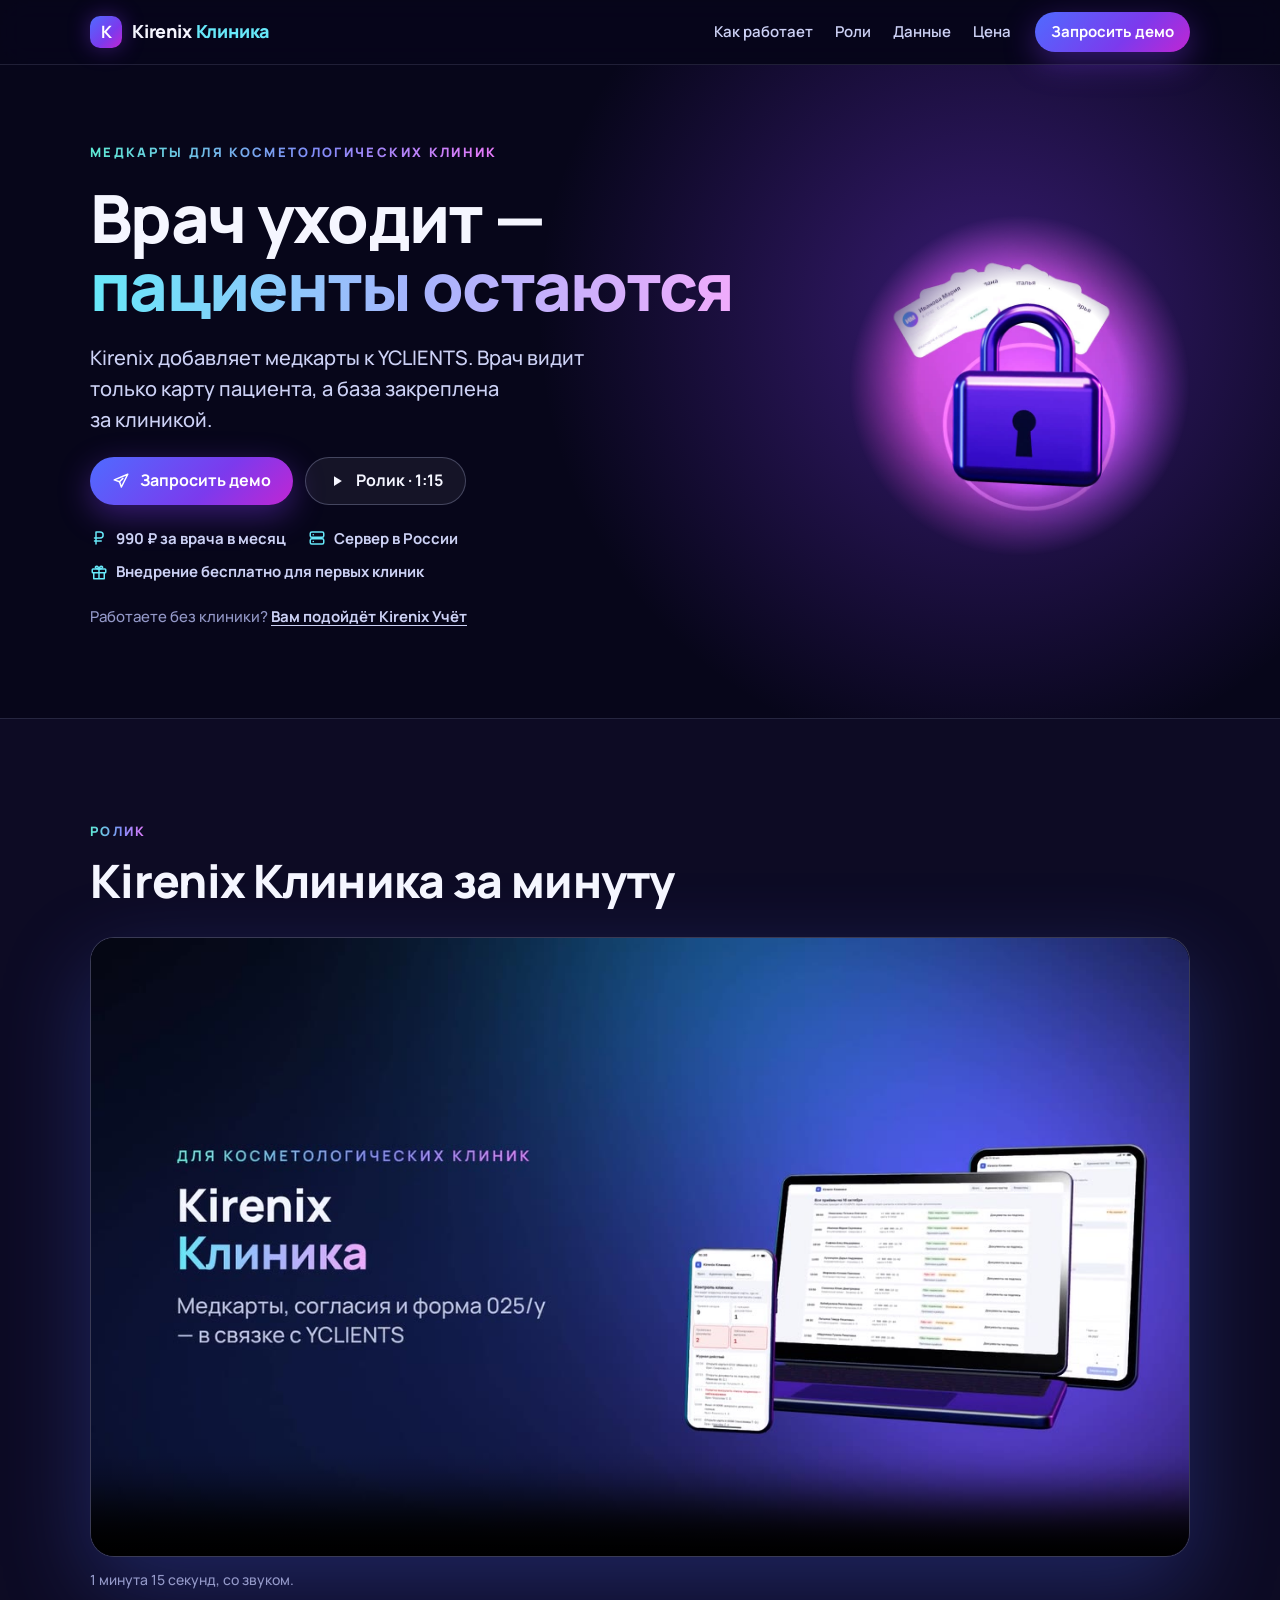
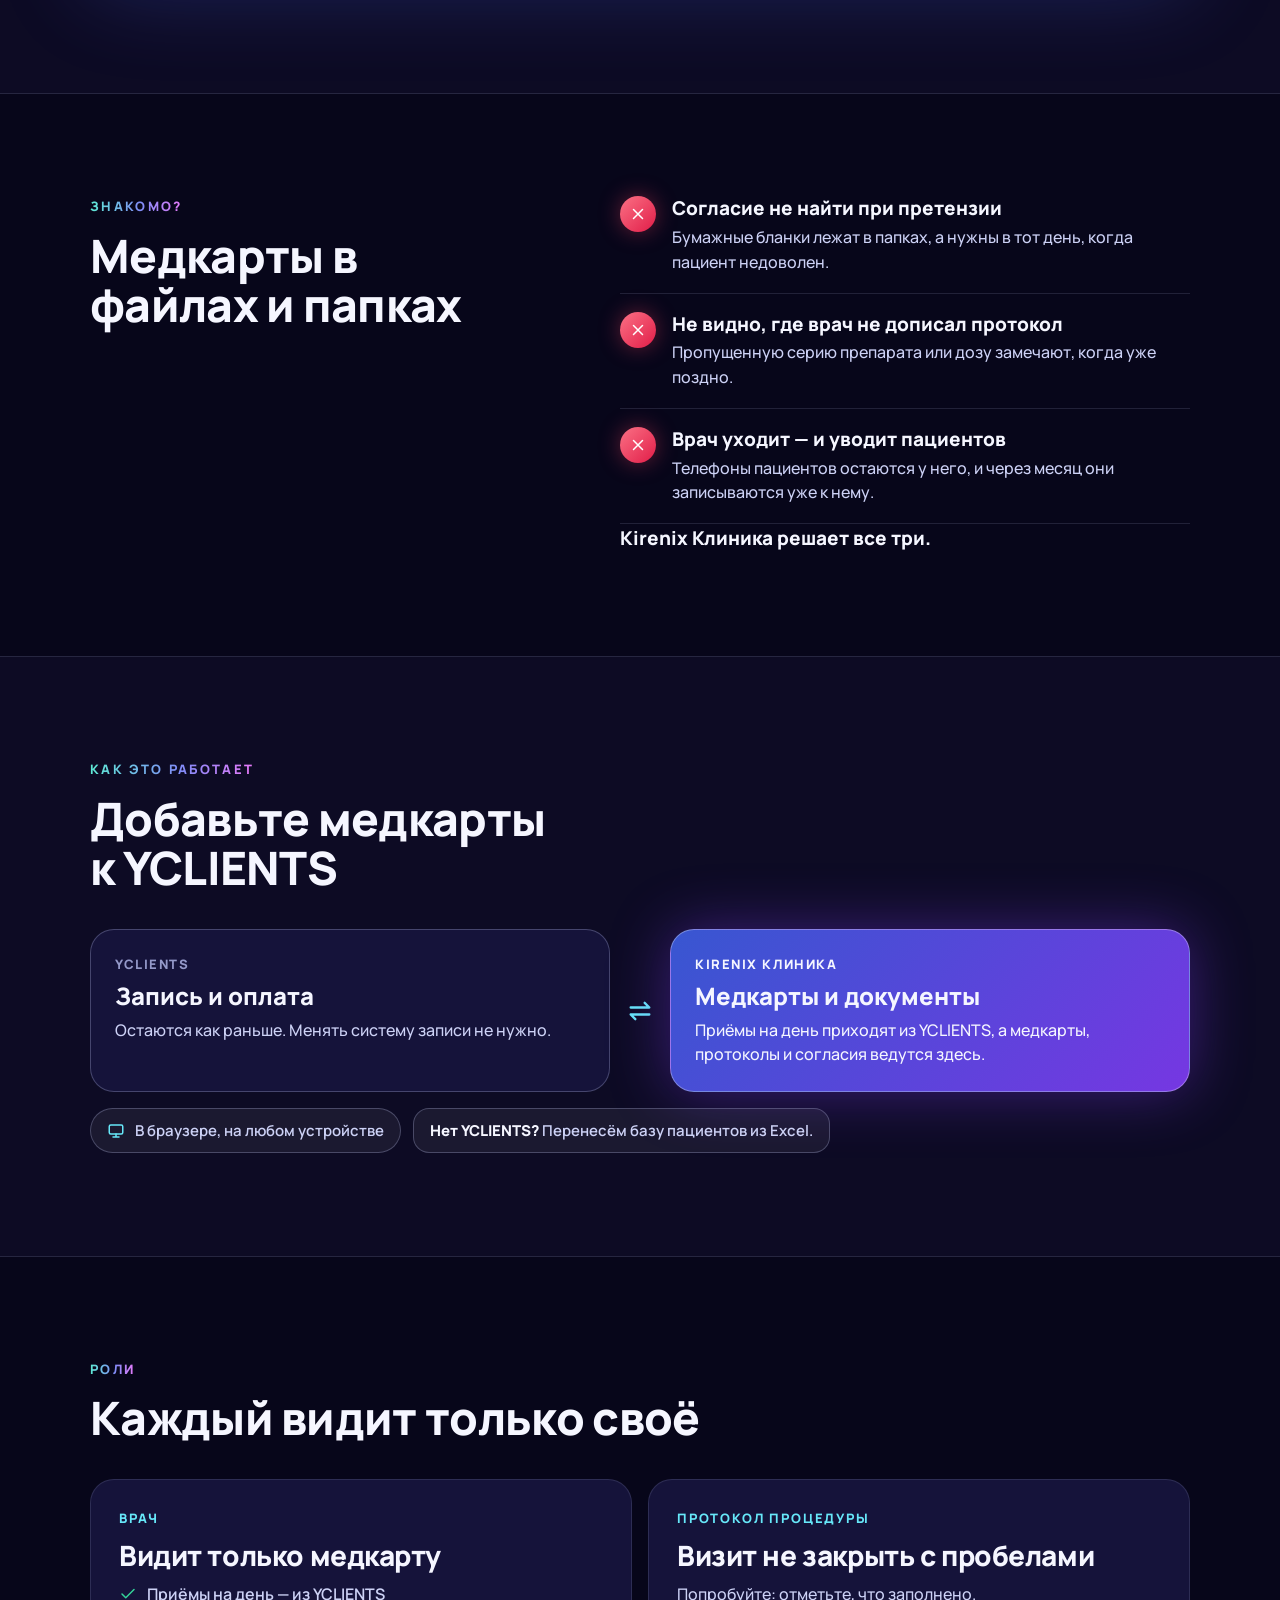
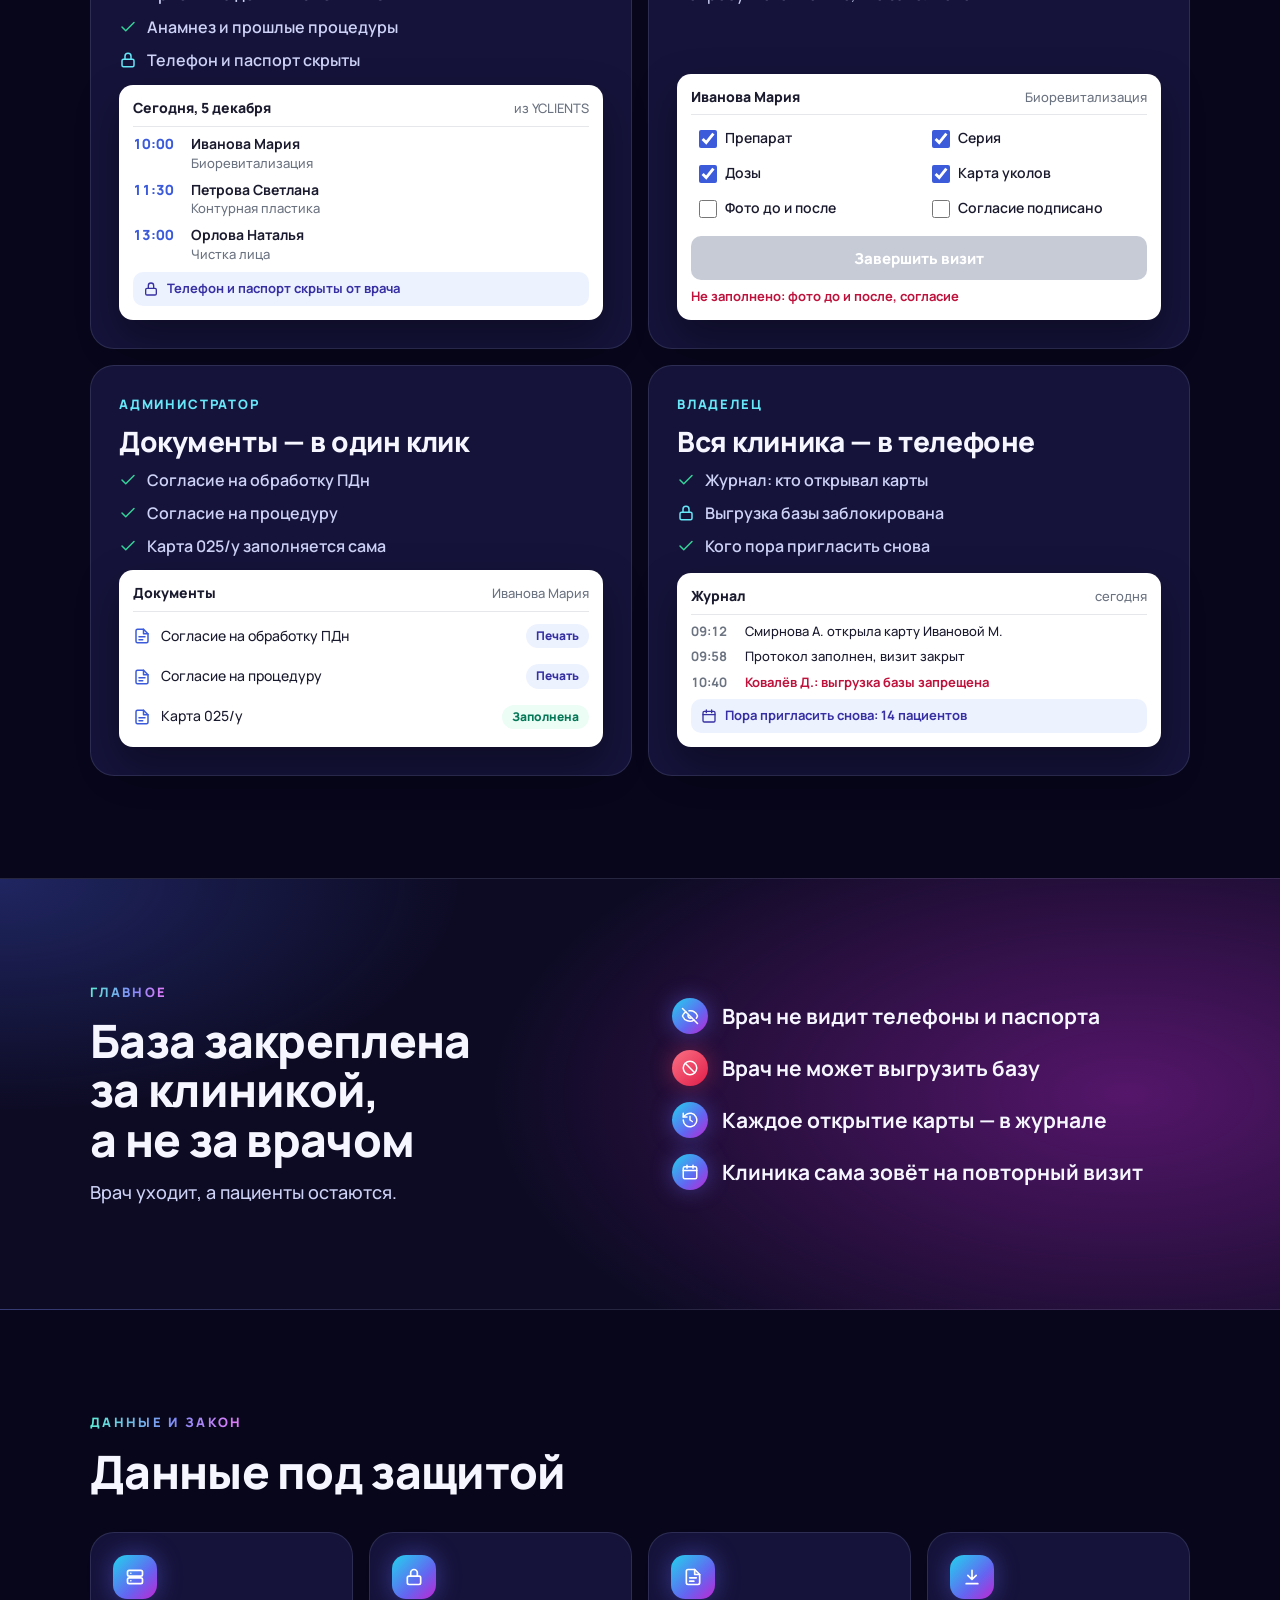
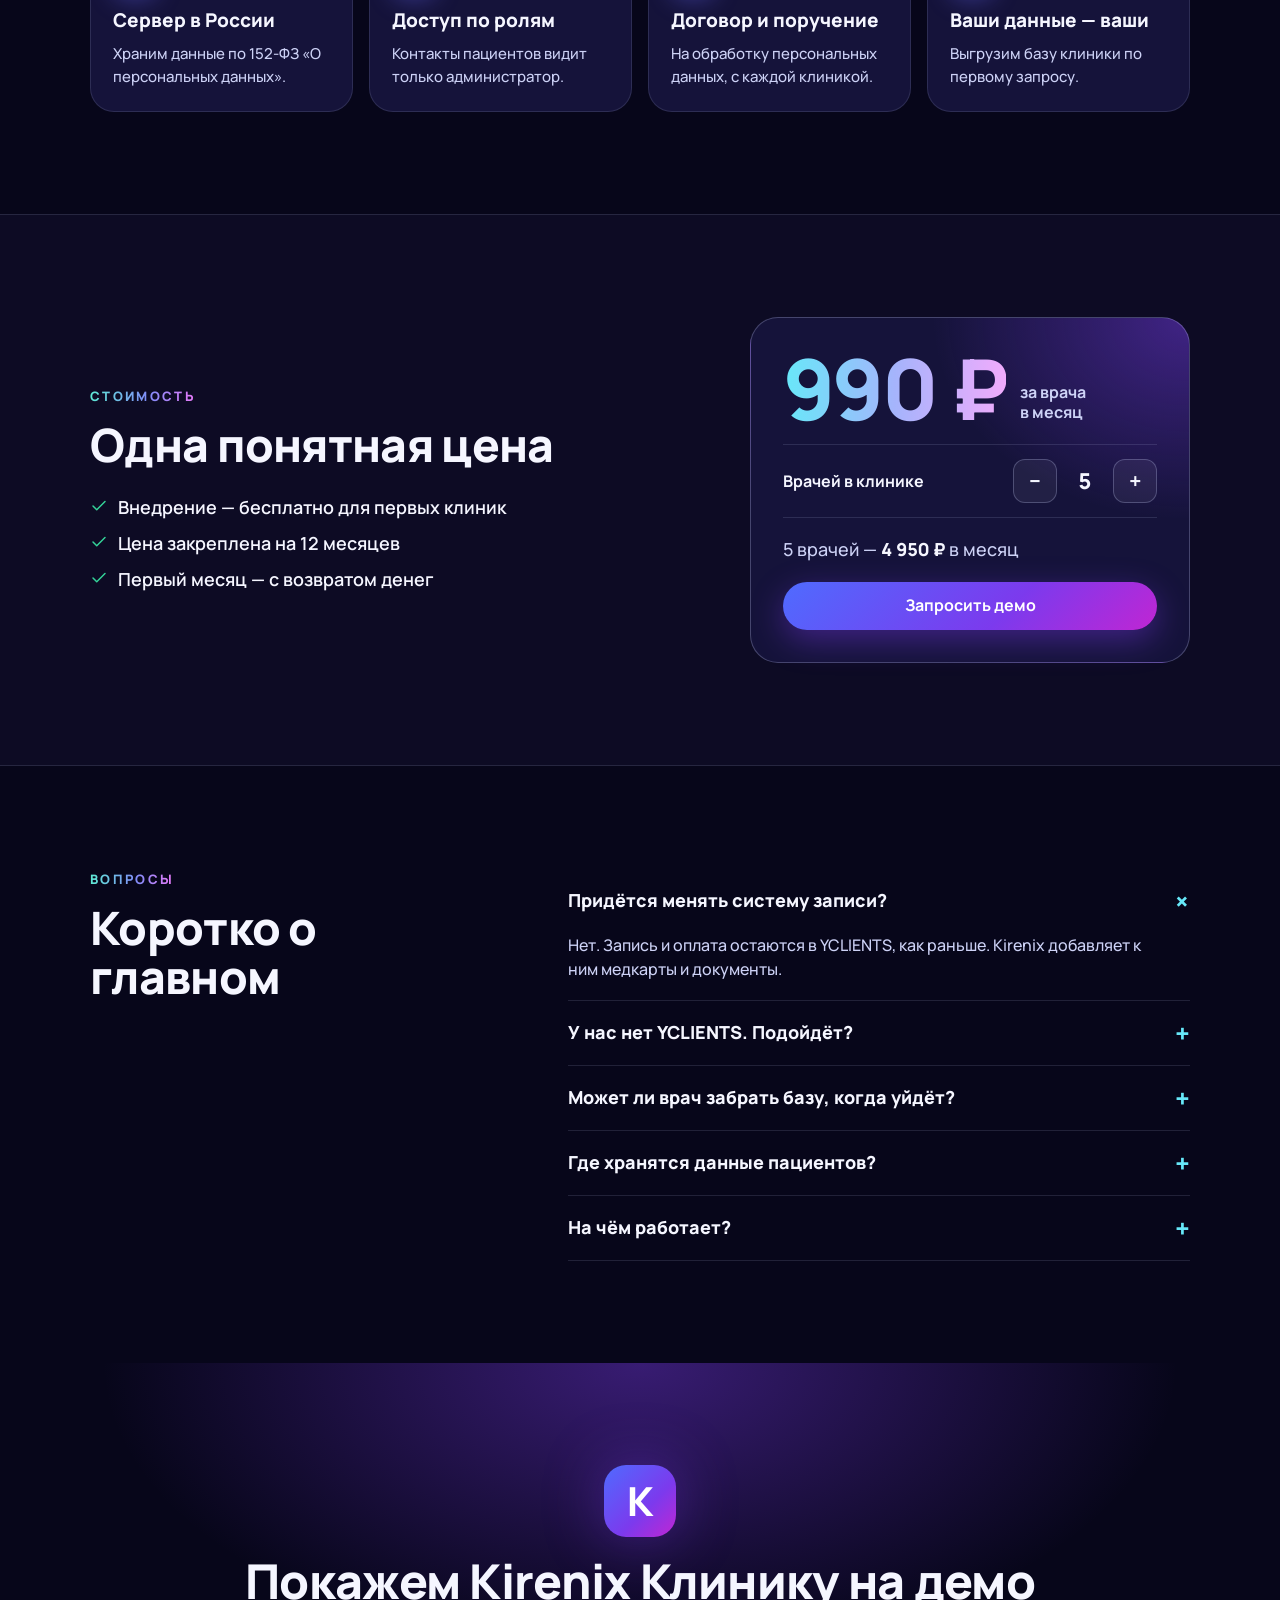
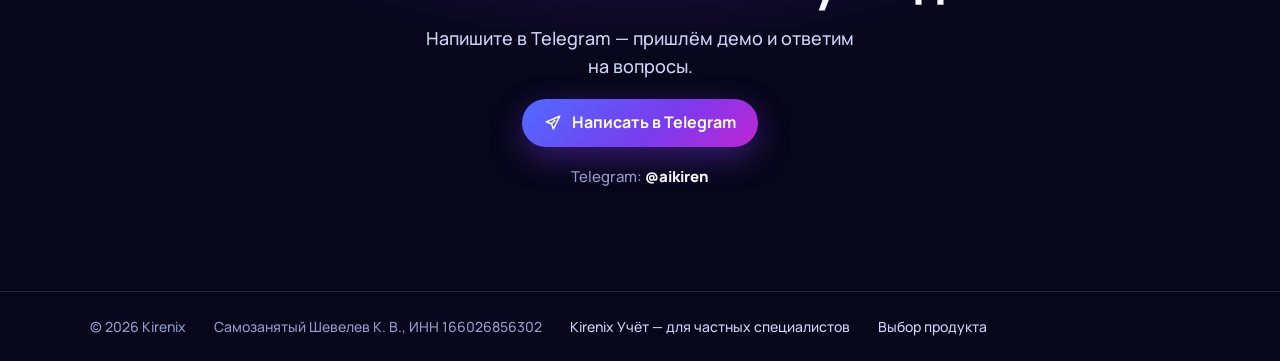
==== commit 137bbe92: "Клиника: метка рекламы ?c= идёт дальше по ссылкам" ====
--- a/klinika/index.html
+++ b/klinika/index.html
@@ -49,7 +49,7 @@
 <div class="klinika">
   <header class="bar">
     <div class="wrap bar-in">
-      <a class="logo" href="/" aria-label="Kirenix — выбор продукта"><b>K</b><span>Kirenix <em>Клиника</em></span></a>
+      <a class="logo" href="/" data-tag aria-label="Kirenix — выбор продукта"><b>K</b><span>Kirenix <em>Клиника</em></span></a>
       <nav class="nav" aria-label="Разделы">
         <a href="#how">Как работает</a>
         <a href="#roles">Роли</a>
@@ -76,7 +76,7 @@
             <li><svg class="i"><use href="#i-server"/></svg>Сервер в России</li>
             <li><svg class="i"><use href="#i-gift"/></svg>Внедрение бесплатно для первых клиник</li>
           </ul>
-          <p class="switch">Работаете без клиники? <a href="https://uchet.kirenix.ru/">Вам подойдёт Kirenix Учёт</a></p>
+          <p class="switch">Работаете без клиники? <a href="https://uchet.kirenix.ru/" data-tag>Вам подойдёт Kirenix Учёт</a></p>
         </div>
         <div class="hero-visual" aria-hidden="true"><img class="lock" src="/assets/lock.jpg" width="720" height="720" alt=""></div>
       </div>
@@ -278,8 +278,8 @@
     <div class="wrap foot-in">
       <span>© 2026 Kirenix</span>
       <span>Самозанятый Шевелев К.&nbsp;В., ИНН 166026856302</span>
-      <a href="https://uchet.kirenix.ru/">Kirenix Учёт — для частных специалистов</a>
-      <a href="/">Выбор продукта</a>
+      <a href="https://uchet.kirenix.ru/" data-tag>Kirenix Учёт — для частных специалистов</a>
+      <a href="/" data-tag>Выбор продукта</a>
     </div>
   </footer>
 </div>
@@ -331,5 +331,18 @@
   render();
 })();
 </script>
+<script>
+// Метка рекламы из адреса (например ?c=direct) идёт дальше по ссылкам с data-tag:
+// Учёт на uchet.kirenix.ru сам запоминает её и засчитывает продажу этому каналу.
+(function () {
+  var m = location.search.match(/[?&]c=([A-Za-z0-9_-]{1,20})/);
+  if (!m) return;
+  document.querySelectorAll('a[data-tag]').forEach(function (a) {
+    var u = new URL(a.getAttribute('href'), location.href);
+    u.searchParams.set('c', m[1]);
+    a.href = u.href;
+  });
+})();
+</script>
 </body>
 </html>
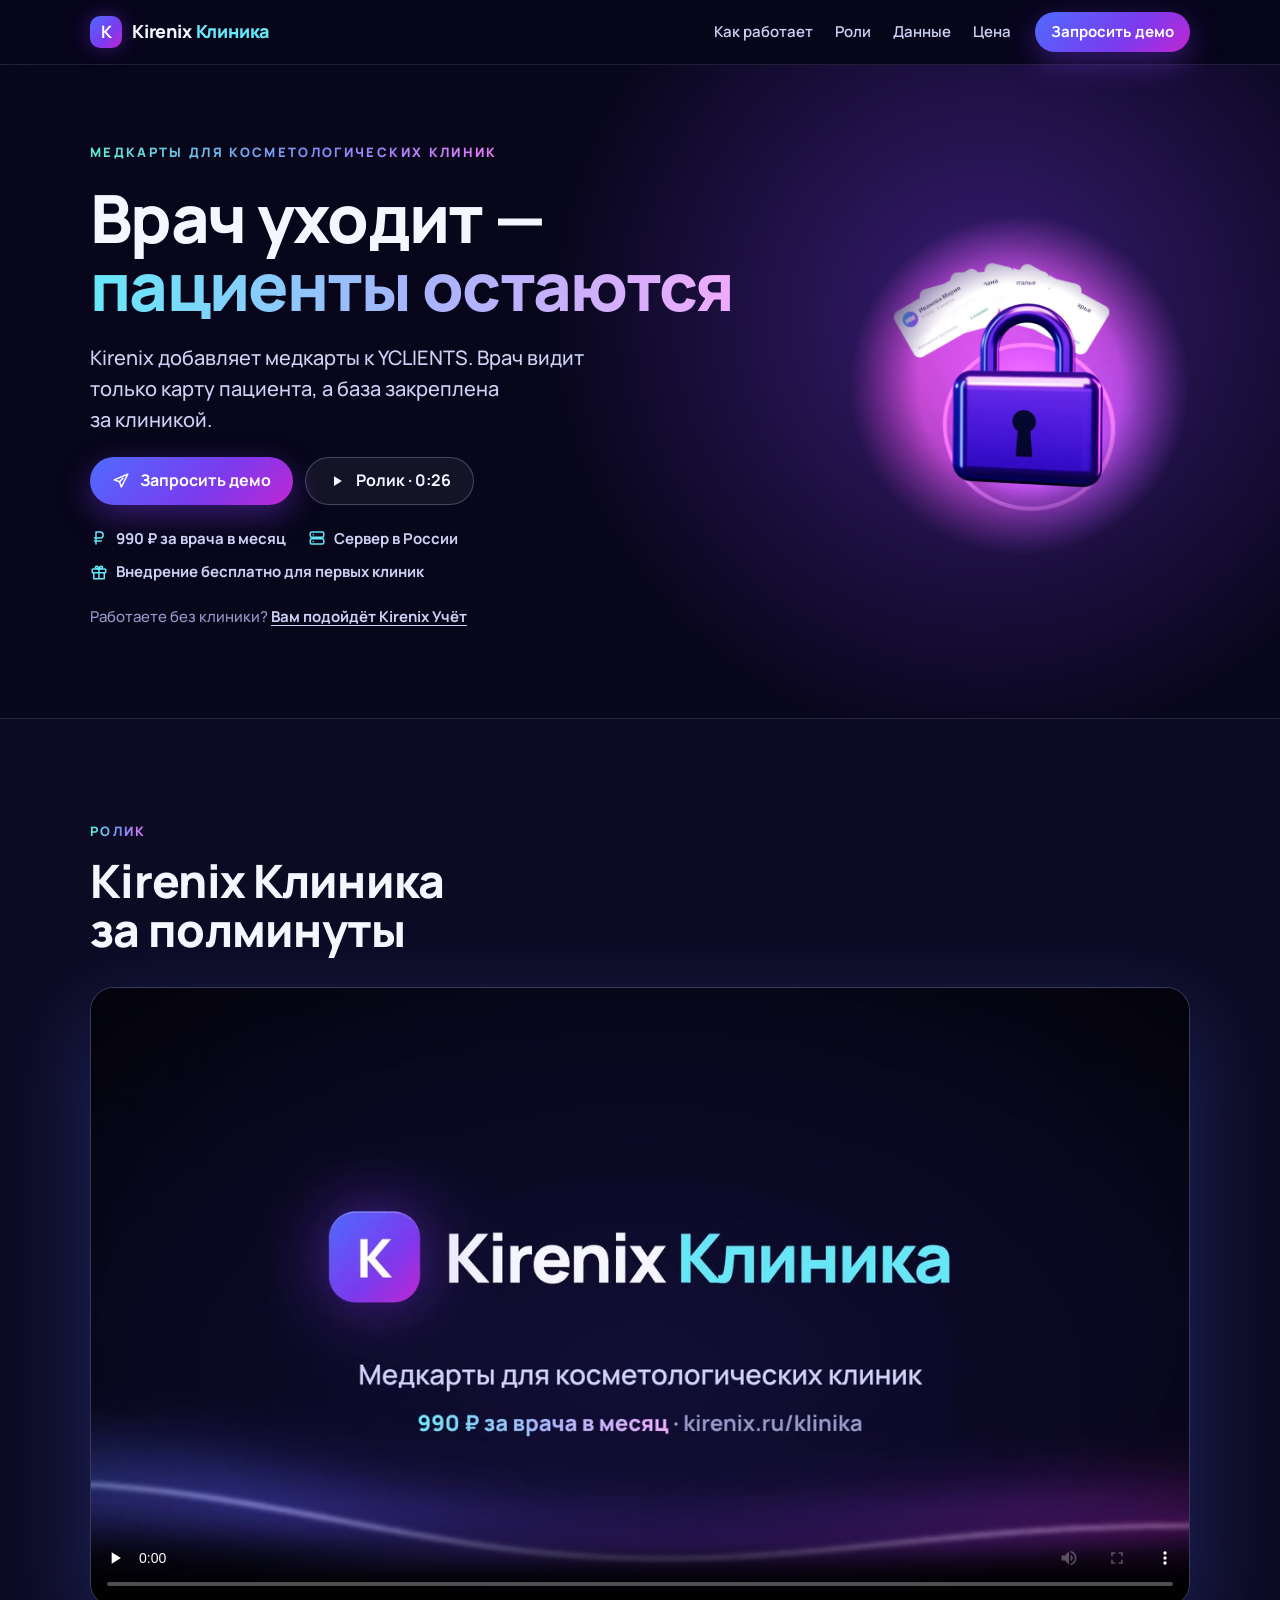
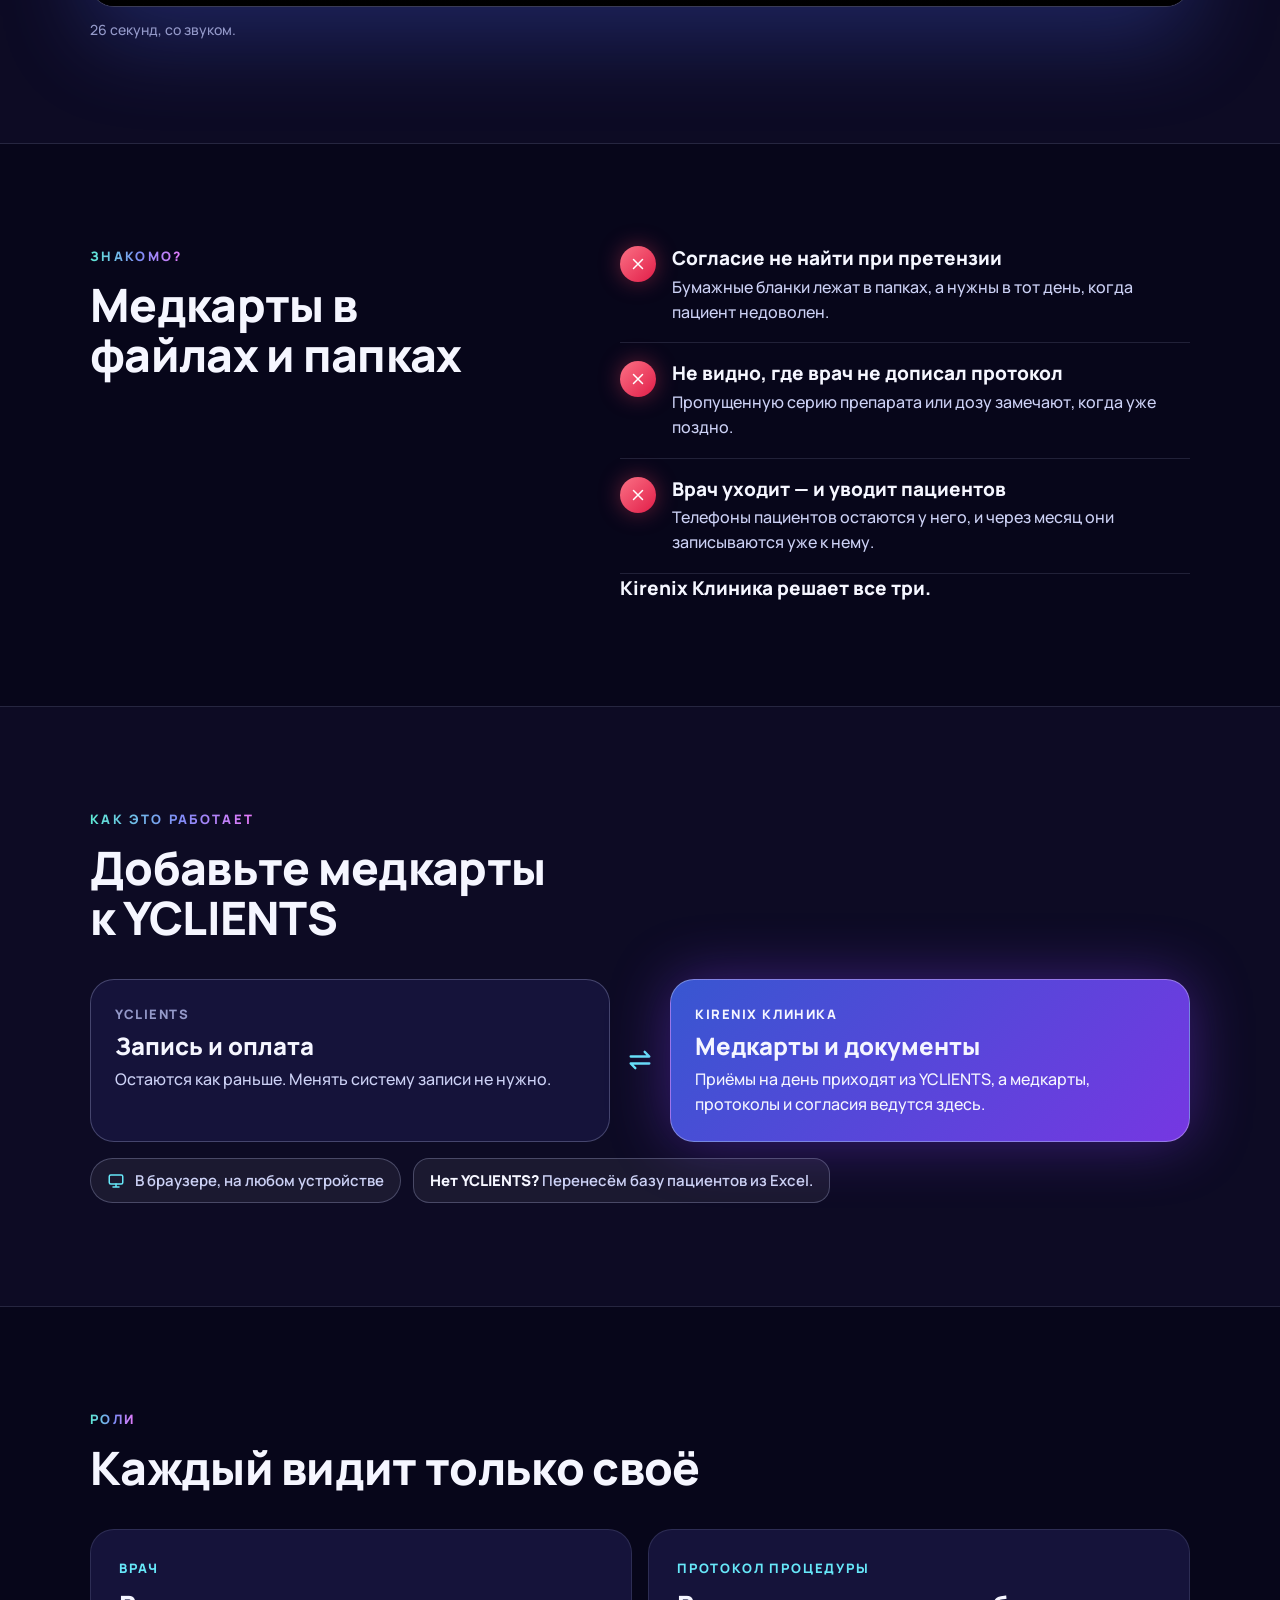
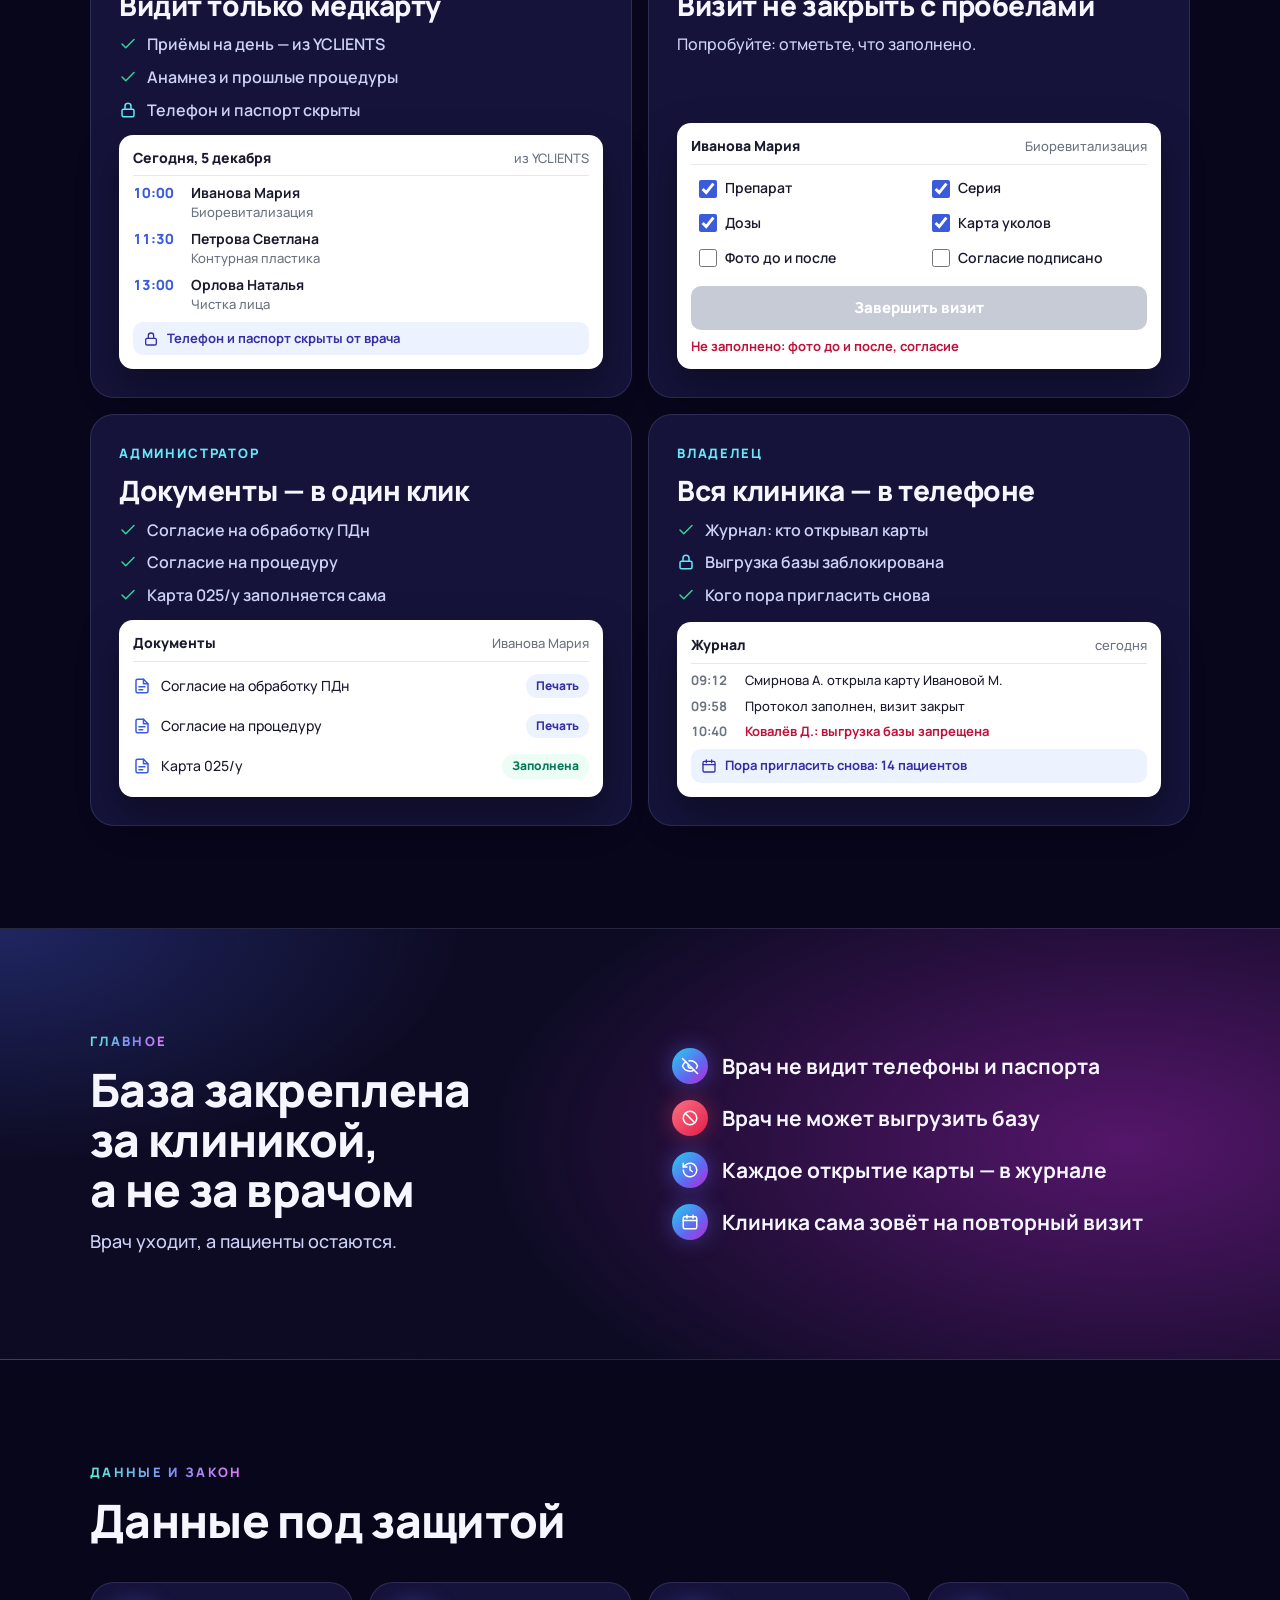
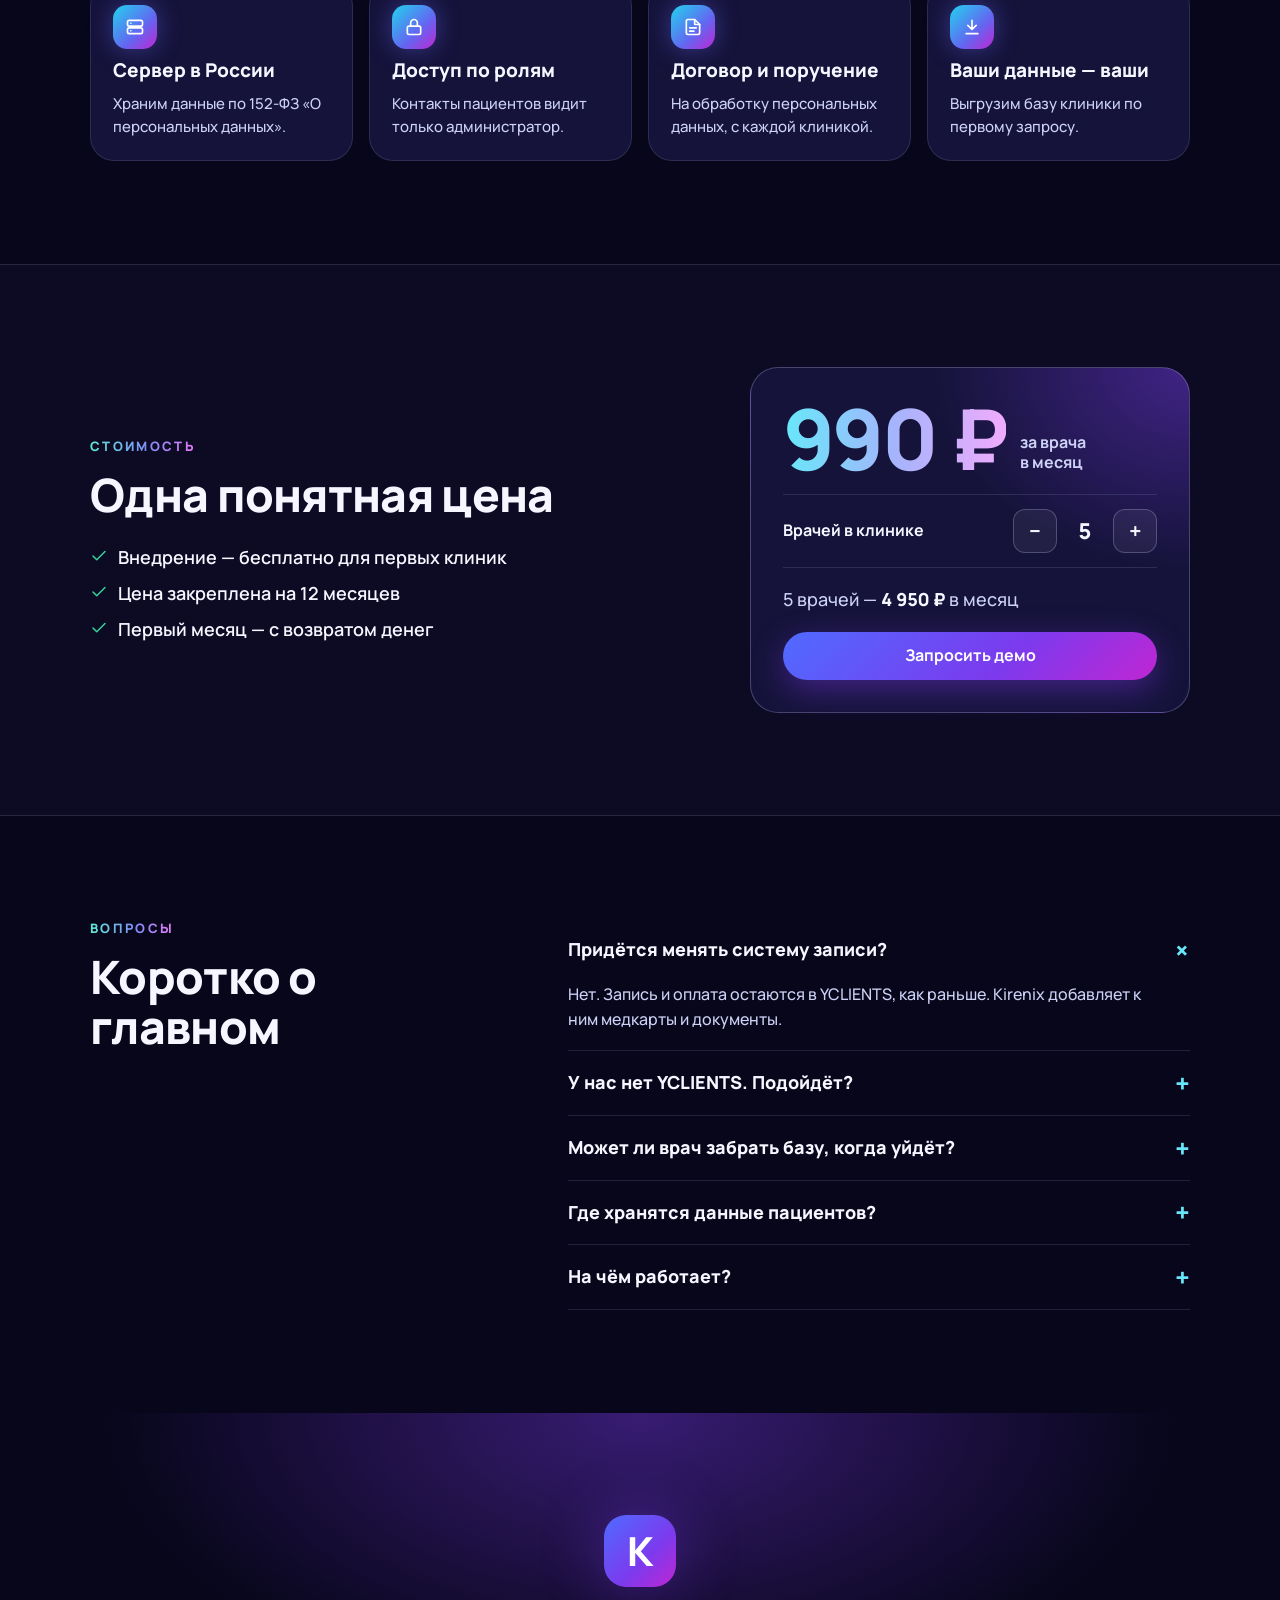
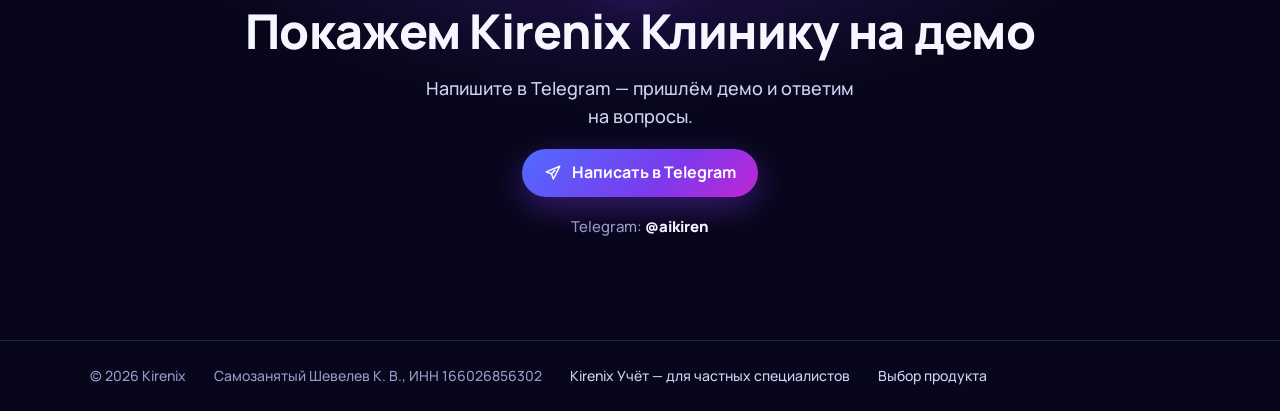
==== commit 2ac75b2a: "Новый ролик Kirenix Клиника (0:26)" ====
--- a/klinika/index.html
+++ b/klinika/index.html
@@ -69,7 +69,7 @@
           <p class="lead">Kirenix добавляет медкарты к&nbsp;YCLIENTS. Врач видит только карту пациента, а&nbsp;база закреплена за&nbsp;клиникой.</p>
           <div class="cta-row">
             <a class="btn" href="https://t.me/aikiren"><svg class="i"><use href="#i-send"/></svg>Запросить демо</a>
-            <a class="btn btn-ghost" href="#film"><svg class="i i-fill"><use href="#i-play"/></svg>Ролик · 1:15</a>
+            <a class="btn btn-ghost" href="#film"><svg class="i i-fill"><use href="#i-play"/></svg>Ролик · 0:26</a>
           </div>
           <ul class="facts">
             <li><svg class="i"><use href="#i-rub"/></svg>990&nbsp;₽ за врача в месяц</li>
@@ -84,13 +84,13 @@
 
     <section class="sec band" id="film">
       <div class="wrap">
-        <div class="head"><p class="eyebrow">Ролик</p><h2>Kirenix Клиника за минуту</h2></div>
+        <div class="head"><p class="eyebrow">Ролик</p><h2>Kirenix Клиника за полминуты</h2></div>
         <div class="film">
           <video controls playsinline preload="none" poster="/klinika/poster.jpg">
             <source src="/klinika/kirenix-klinika.mp4" type="video/mp4">
           </video>
         </div>
-        <p class="caption">1 минута 15 секунд, со звуком.</p>
+        <p class="caption">26 секунд, со звуком.</p>
       </div>
     </section>
 
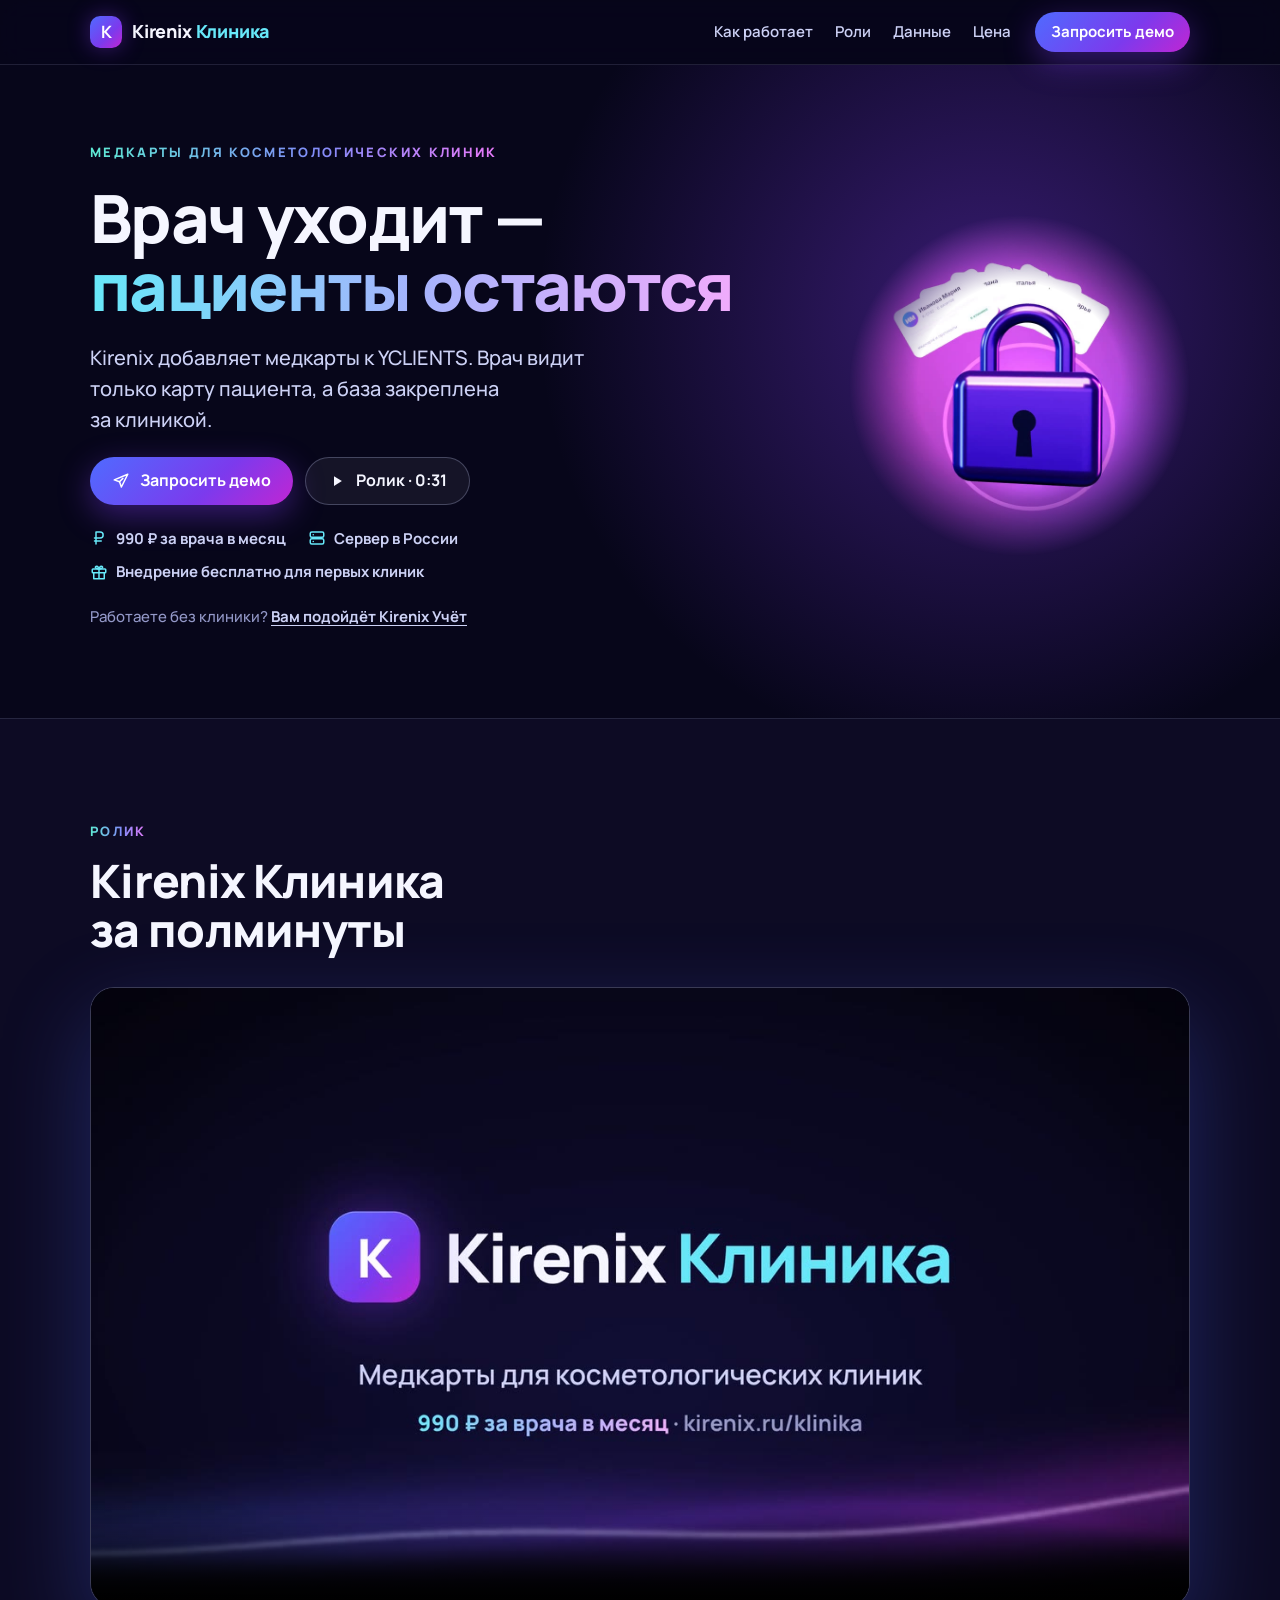
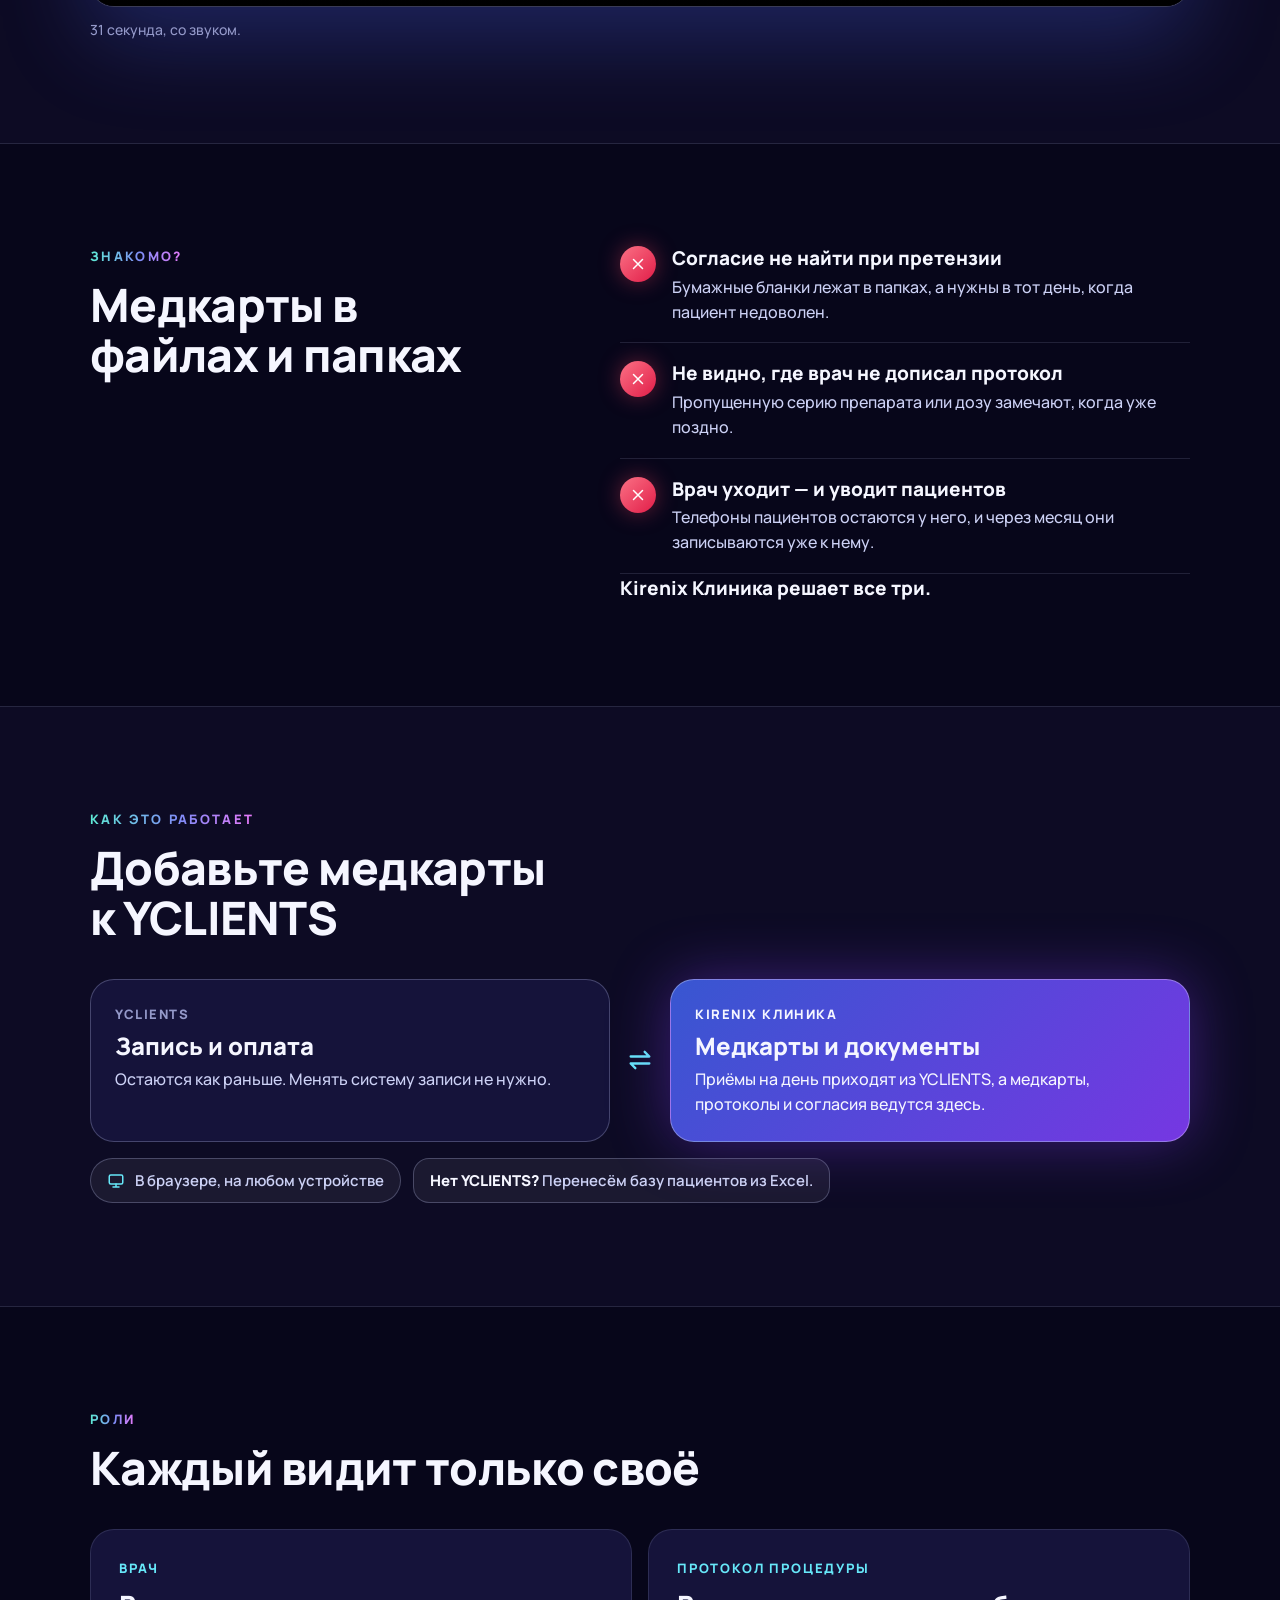
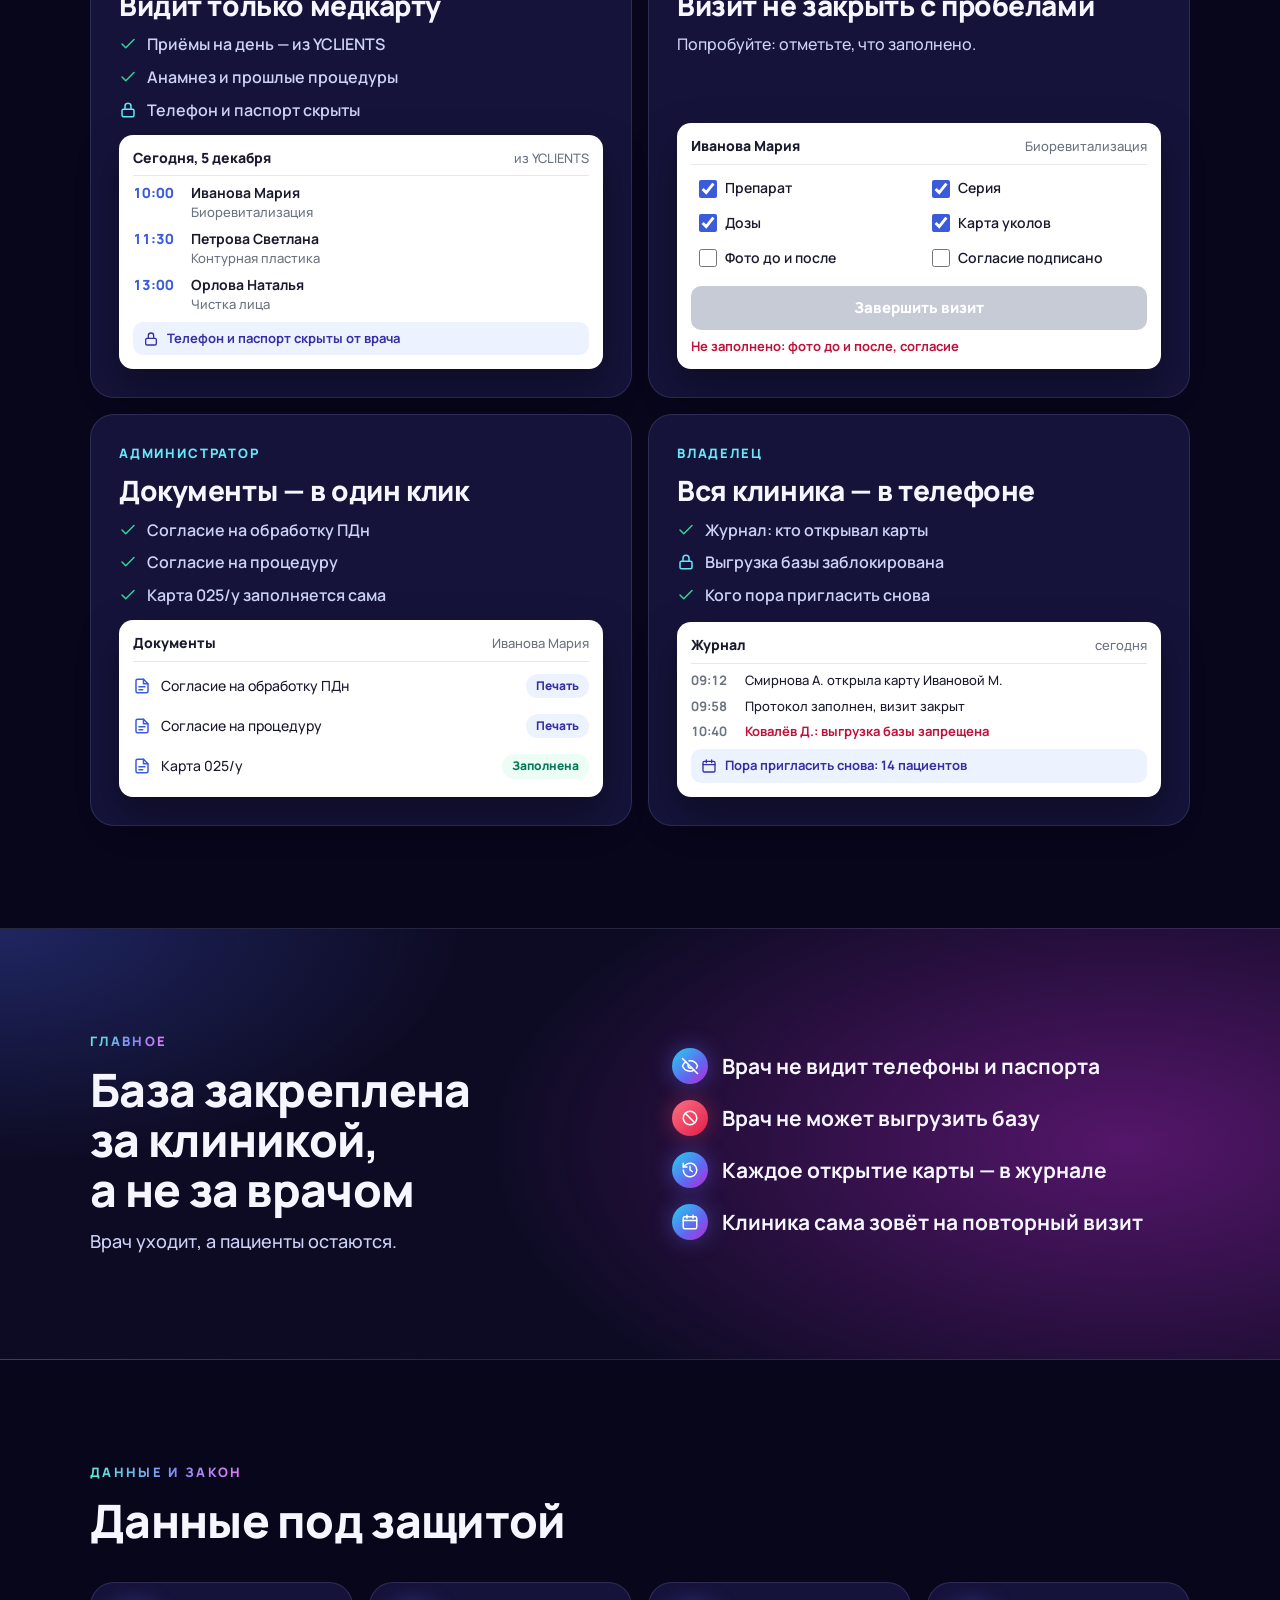
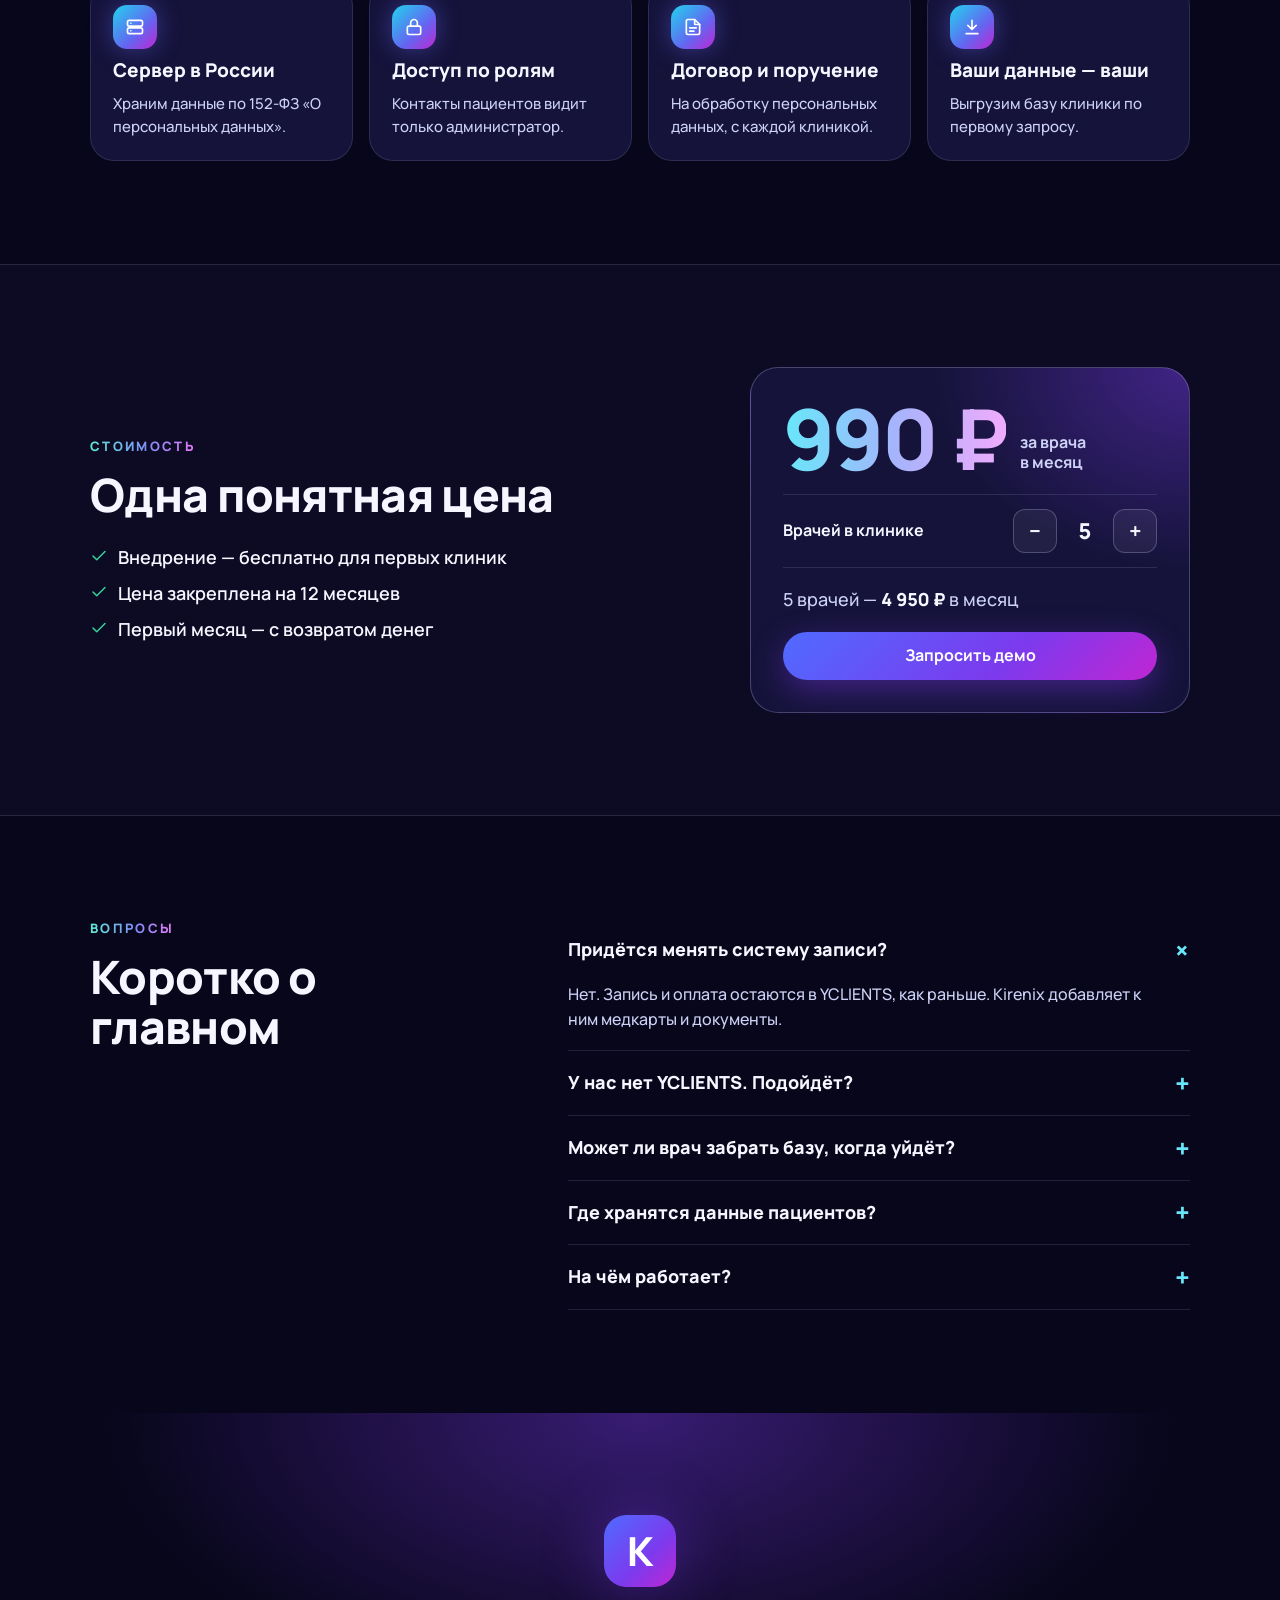
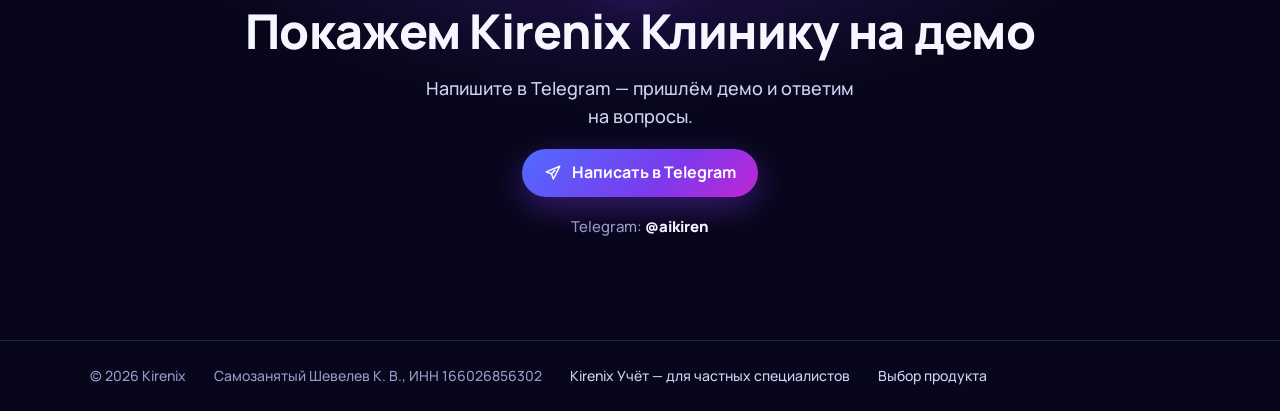
==== commit 553ed0ba: "Ролик Kirenix Клиника со сценой YCLIENTS (0:31)" ====
--- a/klinika/index.html
+++ b/klinika/index.html
@@ -69,7 +69,7 @@
           <p class="lead">Kirenix добавляет медкарты к&nbsp;YCLIENTS. Врач видит только карту пациента, а&nbsp;база закреплена за&nbsp;клиникой.</p>
           <div class="cta-row">
             <a class="btn" href="https://t.me/aikiren"><svg class="i"><use href="#i-send"/></svg>Запросить демо</a>
-            <a class="btn btn-ghost" href="#film"><svg class="i i-fill"><use href="#i-play"/></svg>Ролик · 0:26</a>
+            <a class="btn btn-ghost" href="#film"><svg class="i i-fill"><use href="#i-play"/></svg>Ролик · 0:31</a>
           </div>
           <ul class="facts">
             <li><svg class="i"><use href="#i-rub"/></svg>990&nbsp;₽ за врача в месяц</li>
@@ -90,7 +90,7 @@
             <source src="/klinika/kirenix-klinika.mp4" type="video/mp4">
           </video>
         </div>
-        <p class="caption">26 секунд, со звуком.</p>
+        <p class="caption">31 секунда, со звуком.</p>
       </div>
     </section>
 
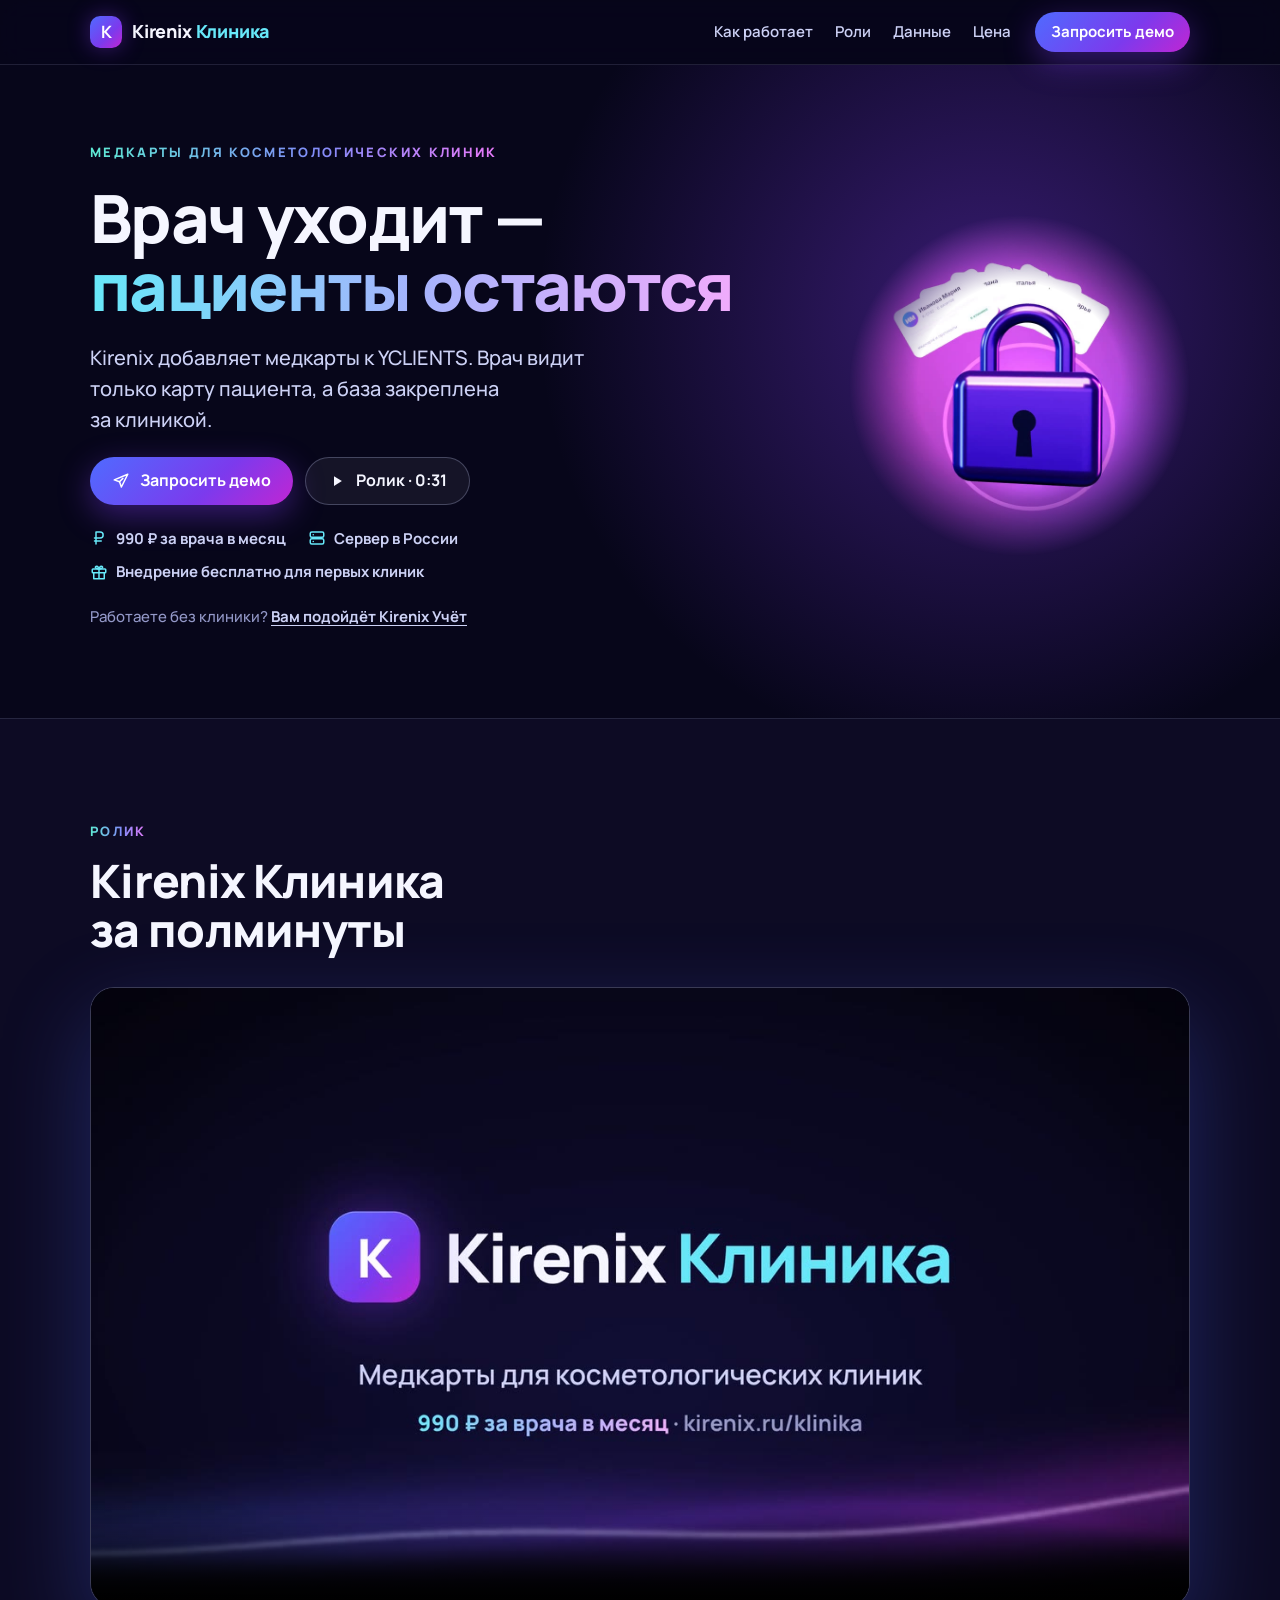
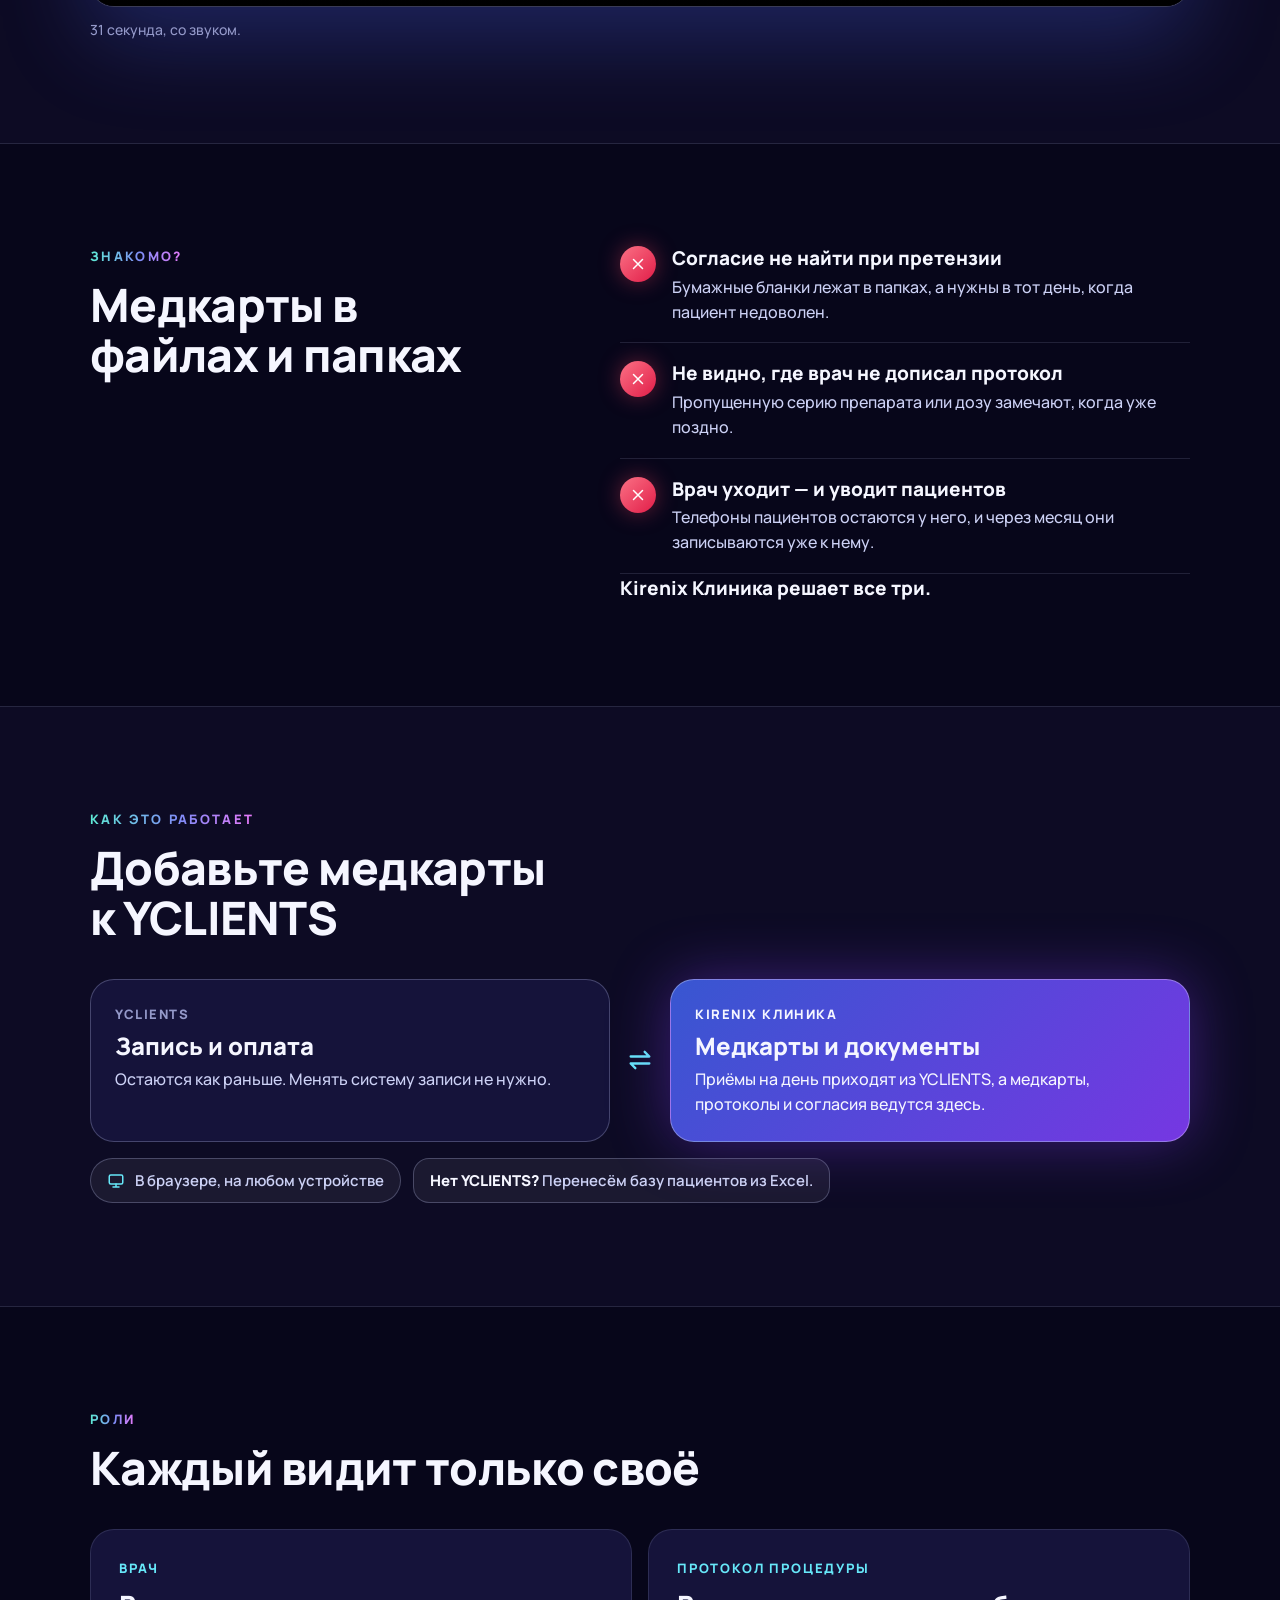
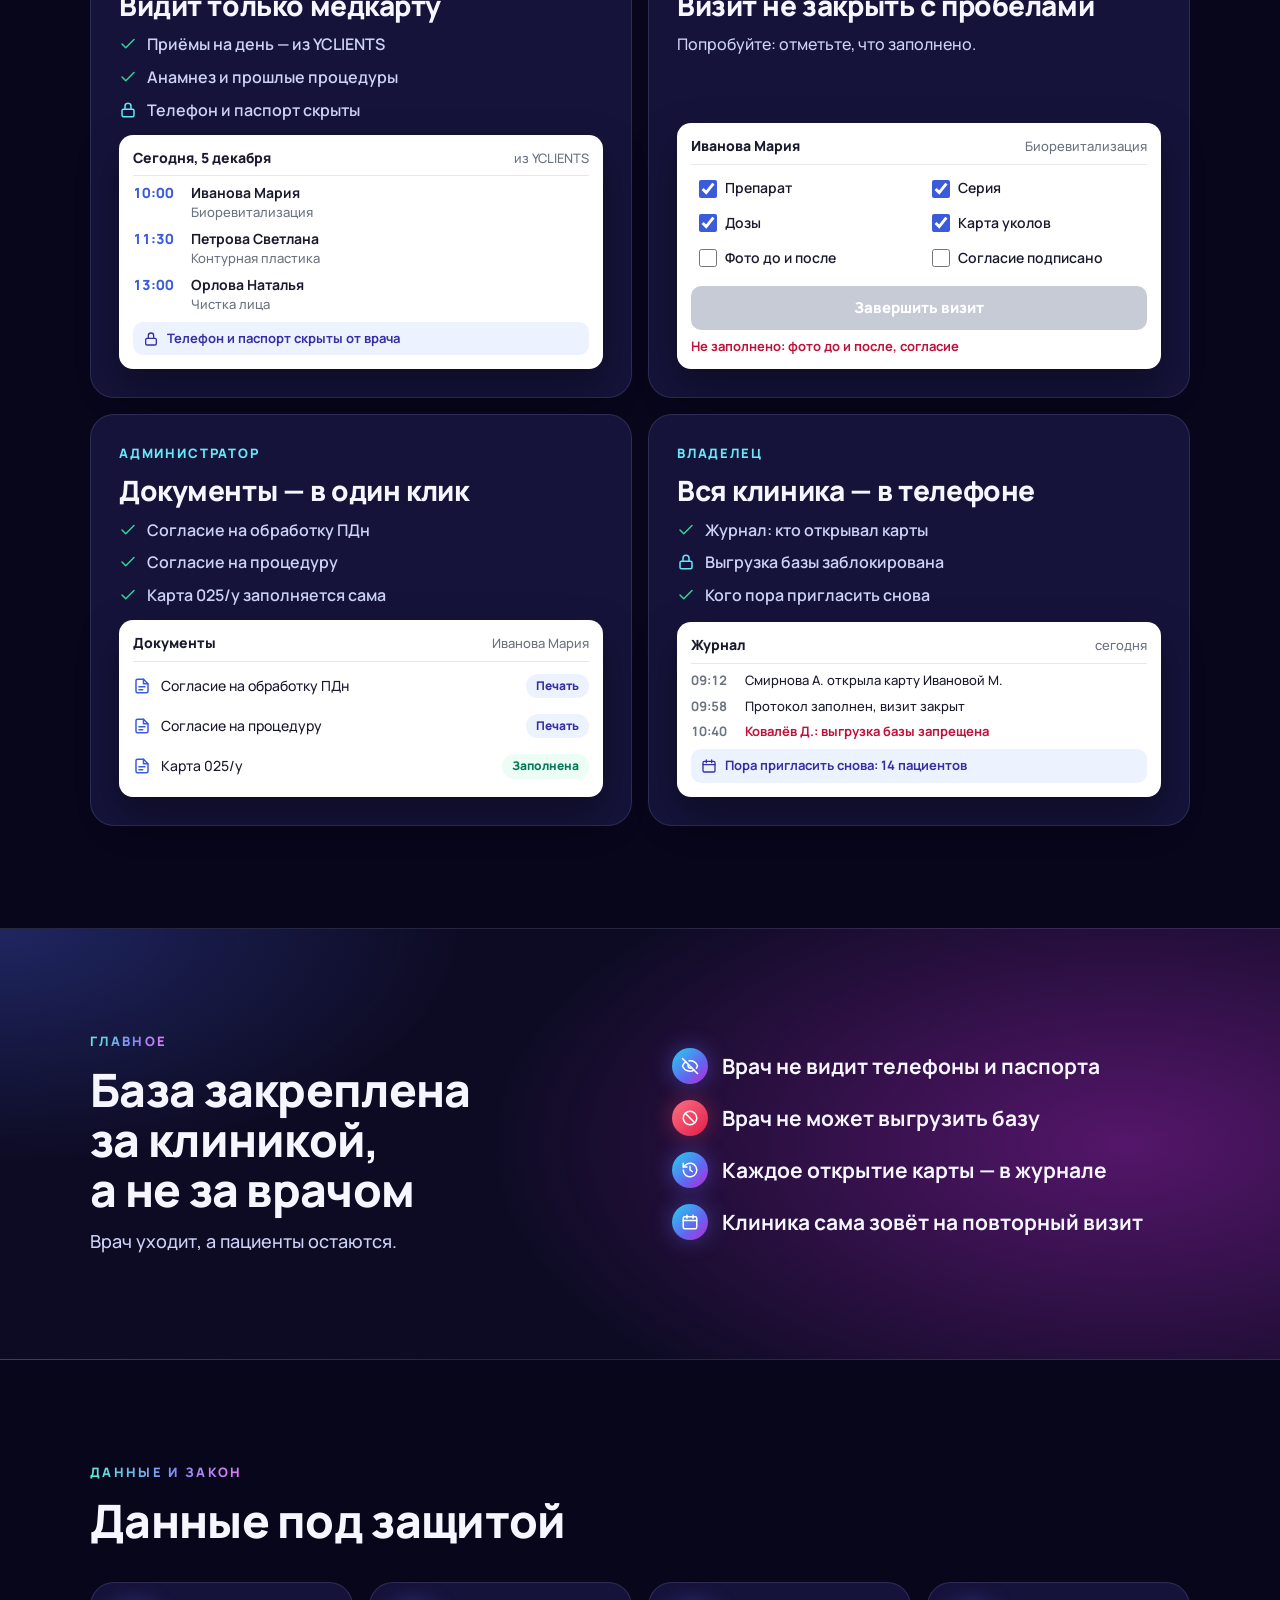
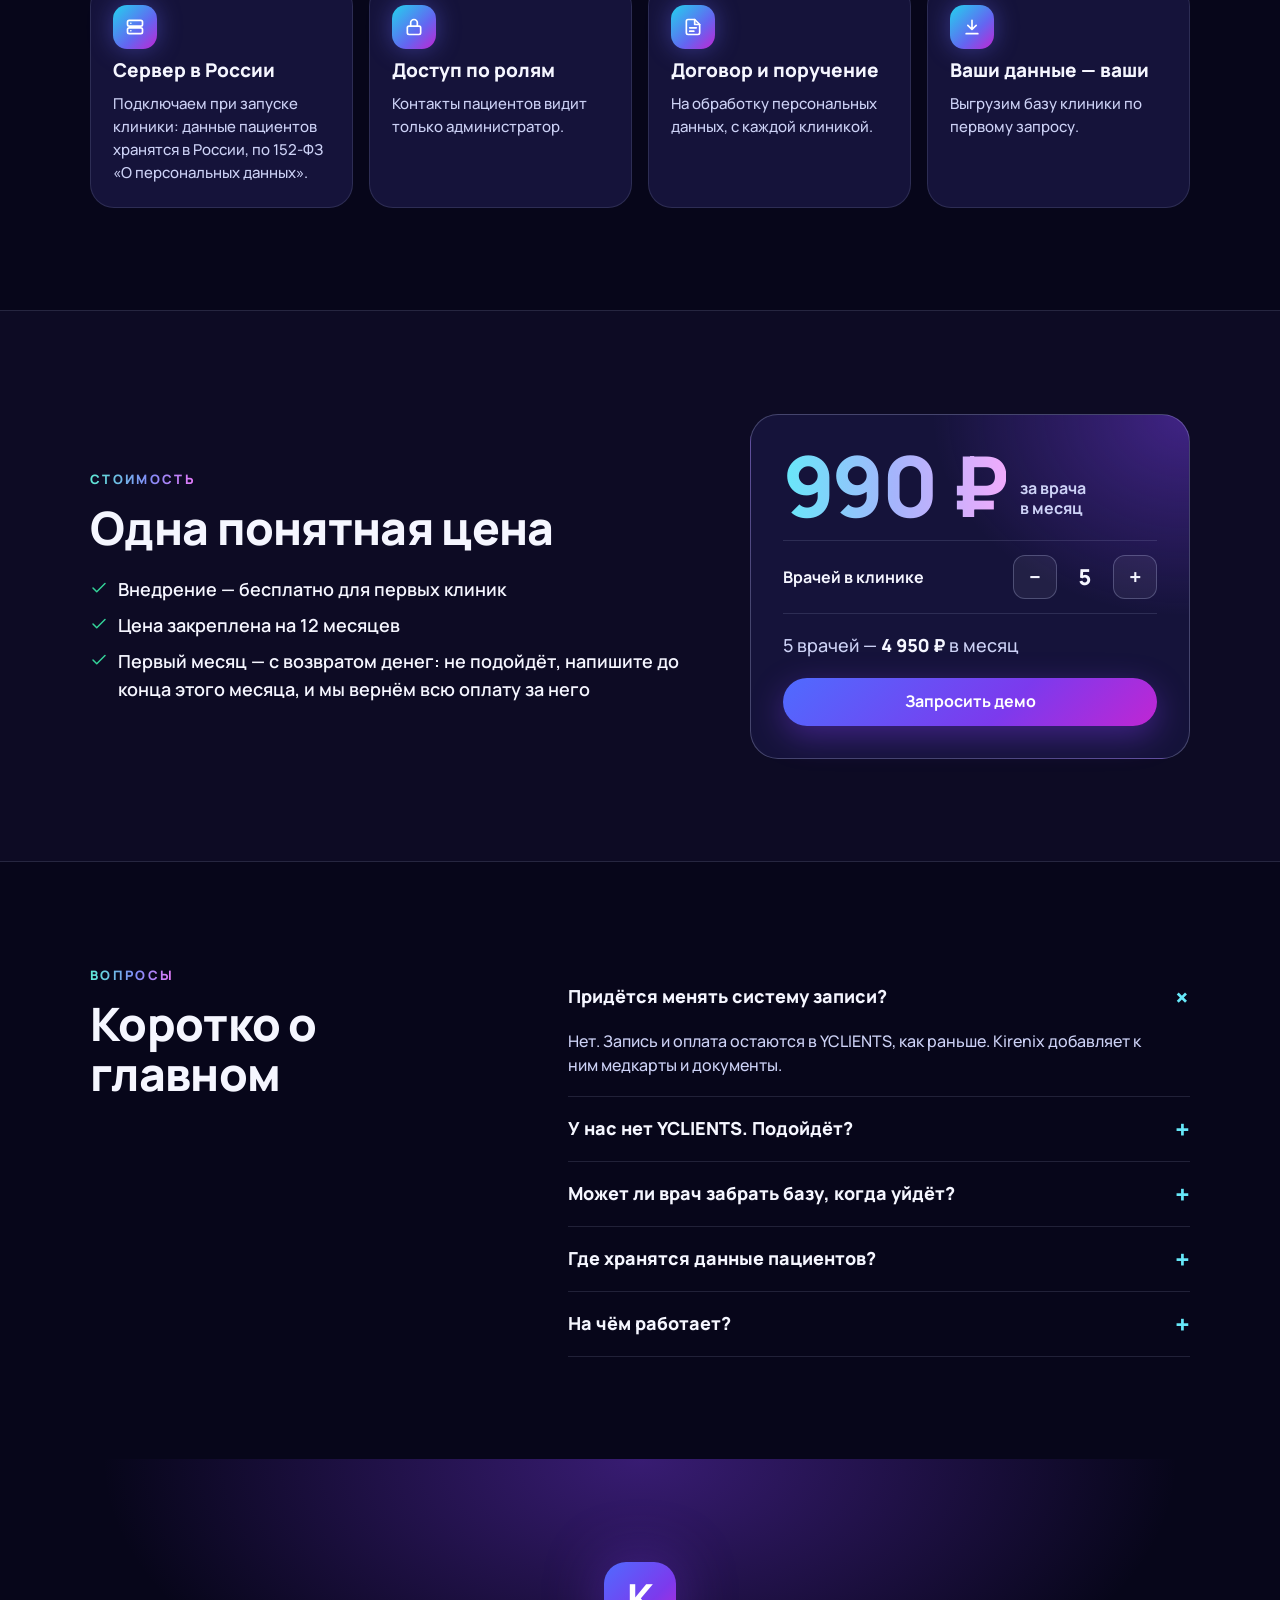
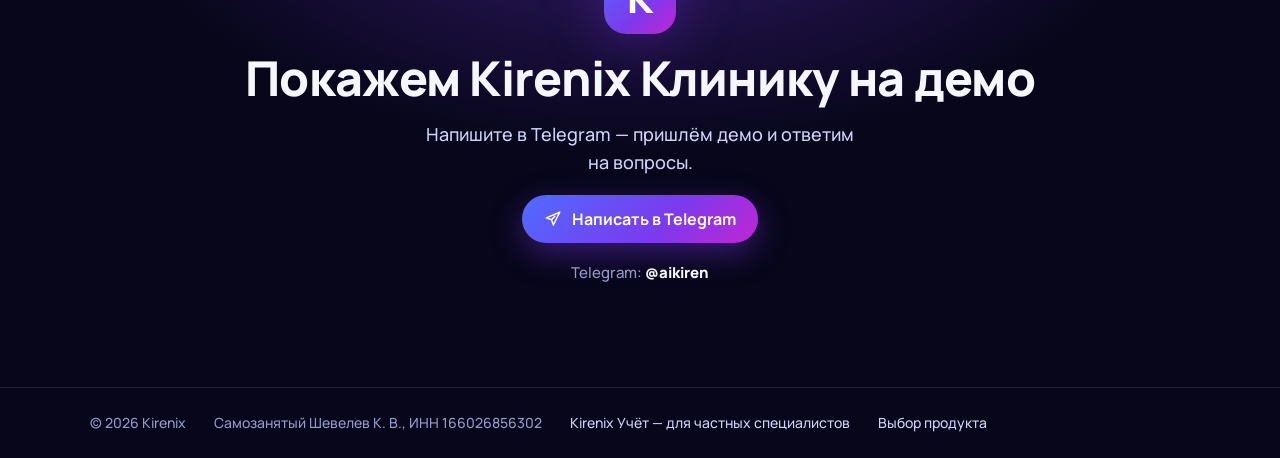
==== commit 9b2172a6: "Клиника: сервер в России — при подключении клиники, условия возврата за первый месяц Co-Authored-By:" ====
--- a/klinika/index.html
+++ b/klinika/index.html
@@ -215,7 +215,7 @@
       <div class="wrap">
         <div class="head"><p class="eyebrow">Данные и закон</p><h2>Данные под защитой</h2></div>
         <div class="cards4">
-          <div class="card"><span class="tile"><svg class="i"><use href="#i-server"/></svg></span><b>Сервер в России</b><p>Храним данные по 152-ФЗ «О персональных данных».</p></div>
+          <div class="card"><span class="tile"><svg class="i"><use href="#i-server"/></svg></span><b>Сервер в России</b><p>Подключаем при запуске клиники: данные пациентов хранятся в России, по 152-ФЗ «О персональных данных».</p></div>
           <div class="card"><span class="tile"><svg class="i"><use href="#i-lock"/></svg></span><b>Доступ по ролям</b><p>Контакты пациентов видит только администратор.</p></div>
           <div class="card"><span class="tile"><svg class="i"><use href="#i-doc"/></svg></span><b>Договор и поручение</b><p>На обработку персональных данных, с каждой клиникой.</p></div>
           <div class="card"><span class="tile"><svg class="i"><use href="#i-down"/></svg></span><b>Ваши данные — ваши</b><p>Выгрузим базу клиники по первому запросу.</p></div>
@@ -231,7 +231,7 @@
           <ul class="ticks ticks-lg">
             <li><svg class="i"><use href="#i-check"/></svg>Внедрение — бесплатно для первых клиник</li>
             <li><svg class="i"><use href="#i-check"/></svg>Цена закреплена на 12 месяцев</li>
-            <li><svg class="i"><use href="#i-check"/></svg>Первый месяц — с возвратом денег</li>
+            <li><svg class="i"><use href="#i-check"/></svg>Первый месяц — с возвратом денег: не подойдёт, напишите до конца этого месяца, и мы вернём всю оплату за него</li>
           </ul>
         </div>
         <div class="calc">
@@ -257,7 +257,7 @@
           <details open><summary>Придётся менять систему записи?</summary><p>Нет. Запись и оплата остаются в YCLIENTS, как раньше. Kirenix добавляет к ним медкарты и документы.</p></details>
           <details><summary>У нас нет YCLIENTS. Подойдёт?</summary><p>Да. Базу пациентов перенесём из Excel, для первых клиник бесплатно.</p></details>
           <details><summary>Может ли врач забрать базу, когда уйдёт?</summary><p>Нет. Телефонов и паспортов он не видит, выгрузить базу не может, а каждое открытие карты попадает в журнал владельца.</p></details>
-          <details><summary>Где хранятся данные пациентов?</summary><p>На сервере в России, по 152-ФЗ. С клиникой заключаем договор и поручение на обработку персональных данных. Если решите уйти, выгрузим базу по первому запросу.</p></details>
+          <details><summary>Где хранятся данные пациентов?</summary><p>На сервере в России, по 152-ФЗ, — его подключаем при запуске клиники. С клиникой заключаем договор и поручение на обработку персональных данных. Если решите уйти, выгрузим базу по первому запросу.</p></details>
           <details><summary>На чём работает?</summary><p>В браузере, на любом устройстве: компьютер у администратора, планшет у врача, телефон у владельца. Устанавливать ничего не нужно.</p></details>
         </div>
       </div>
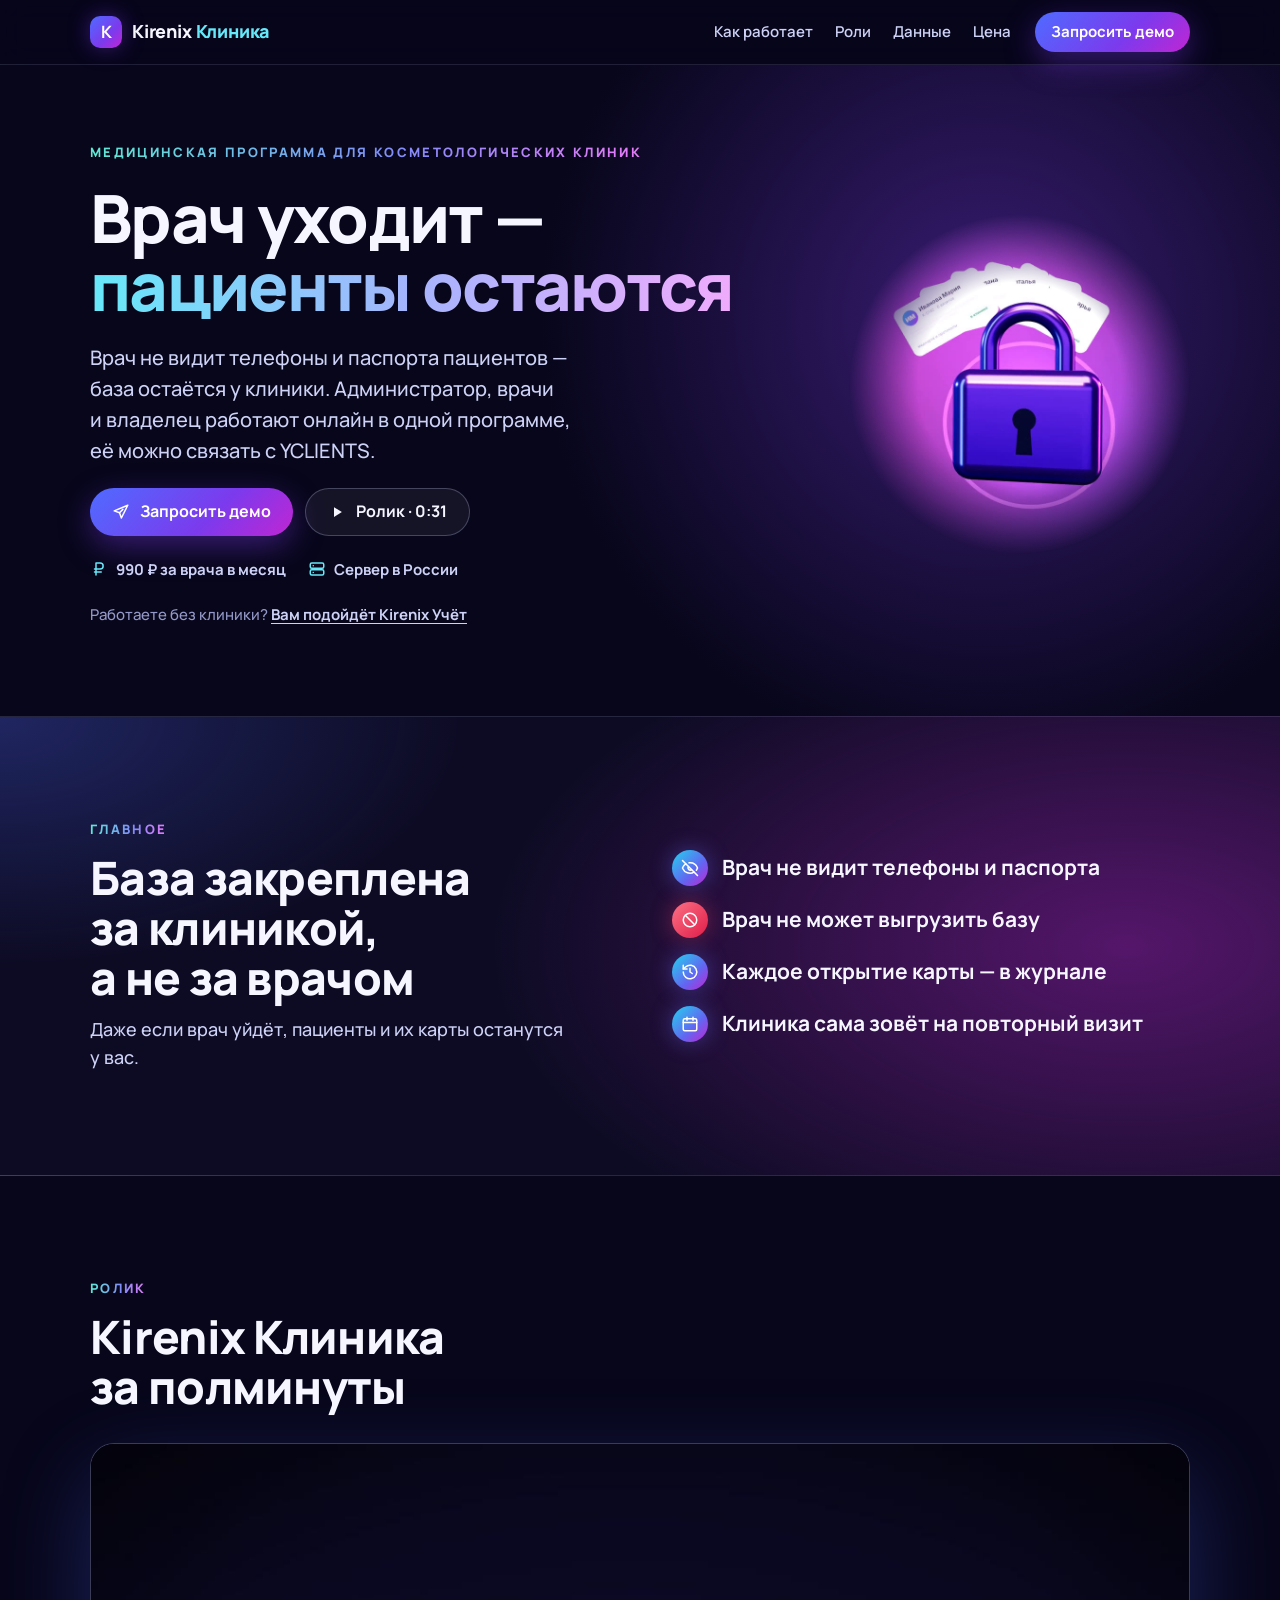
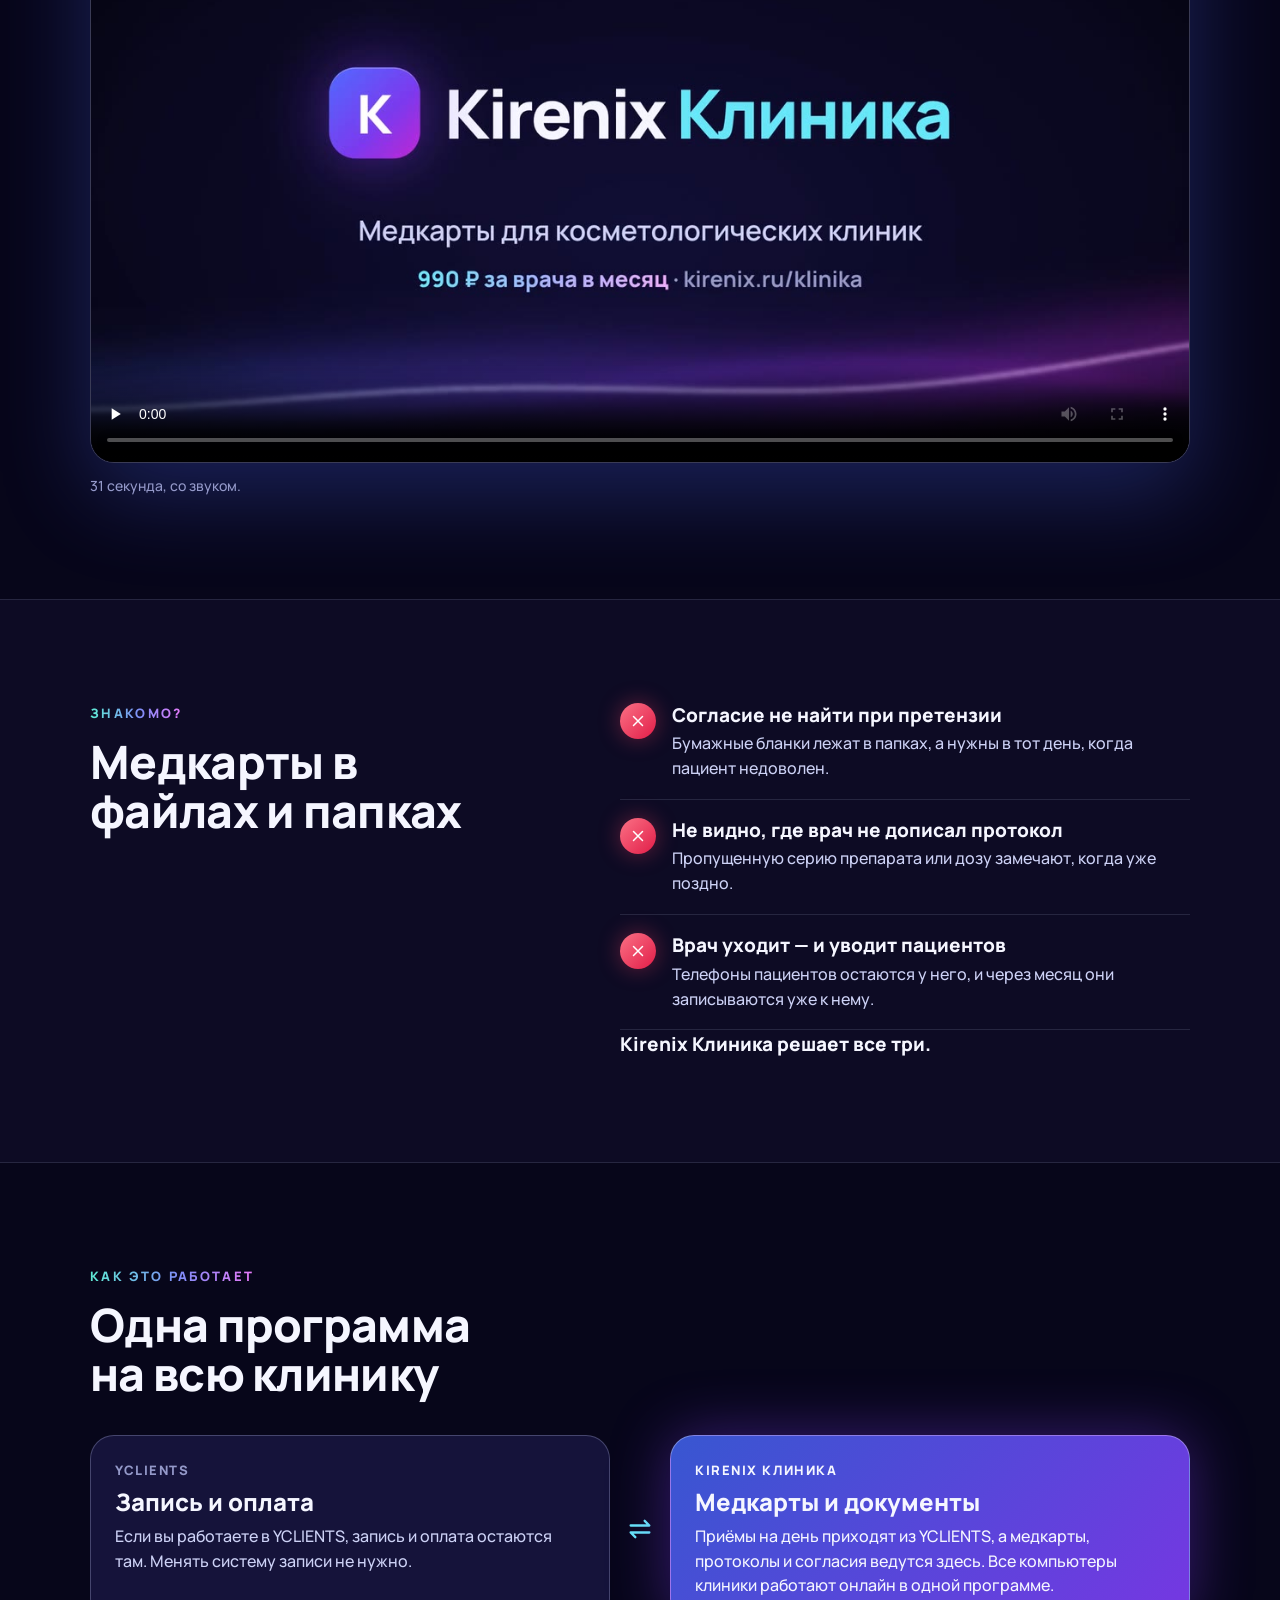
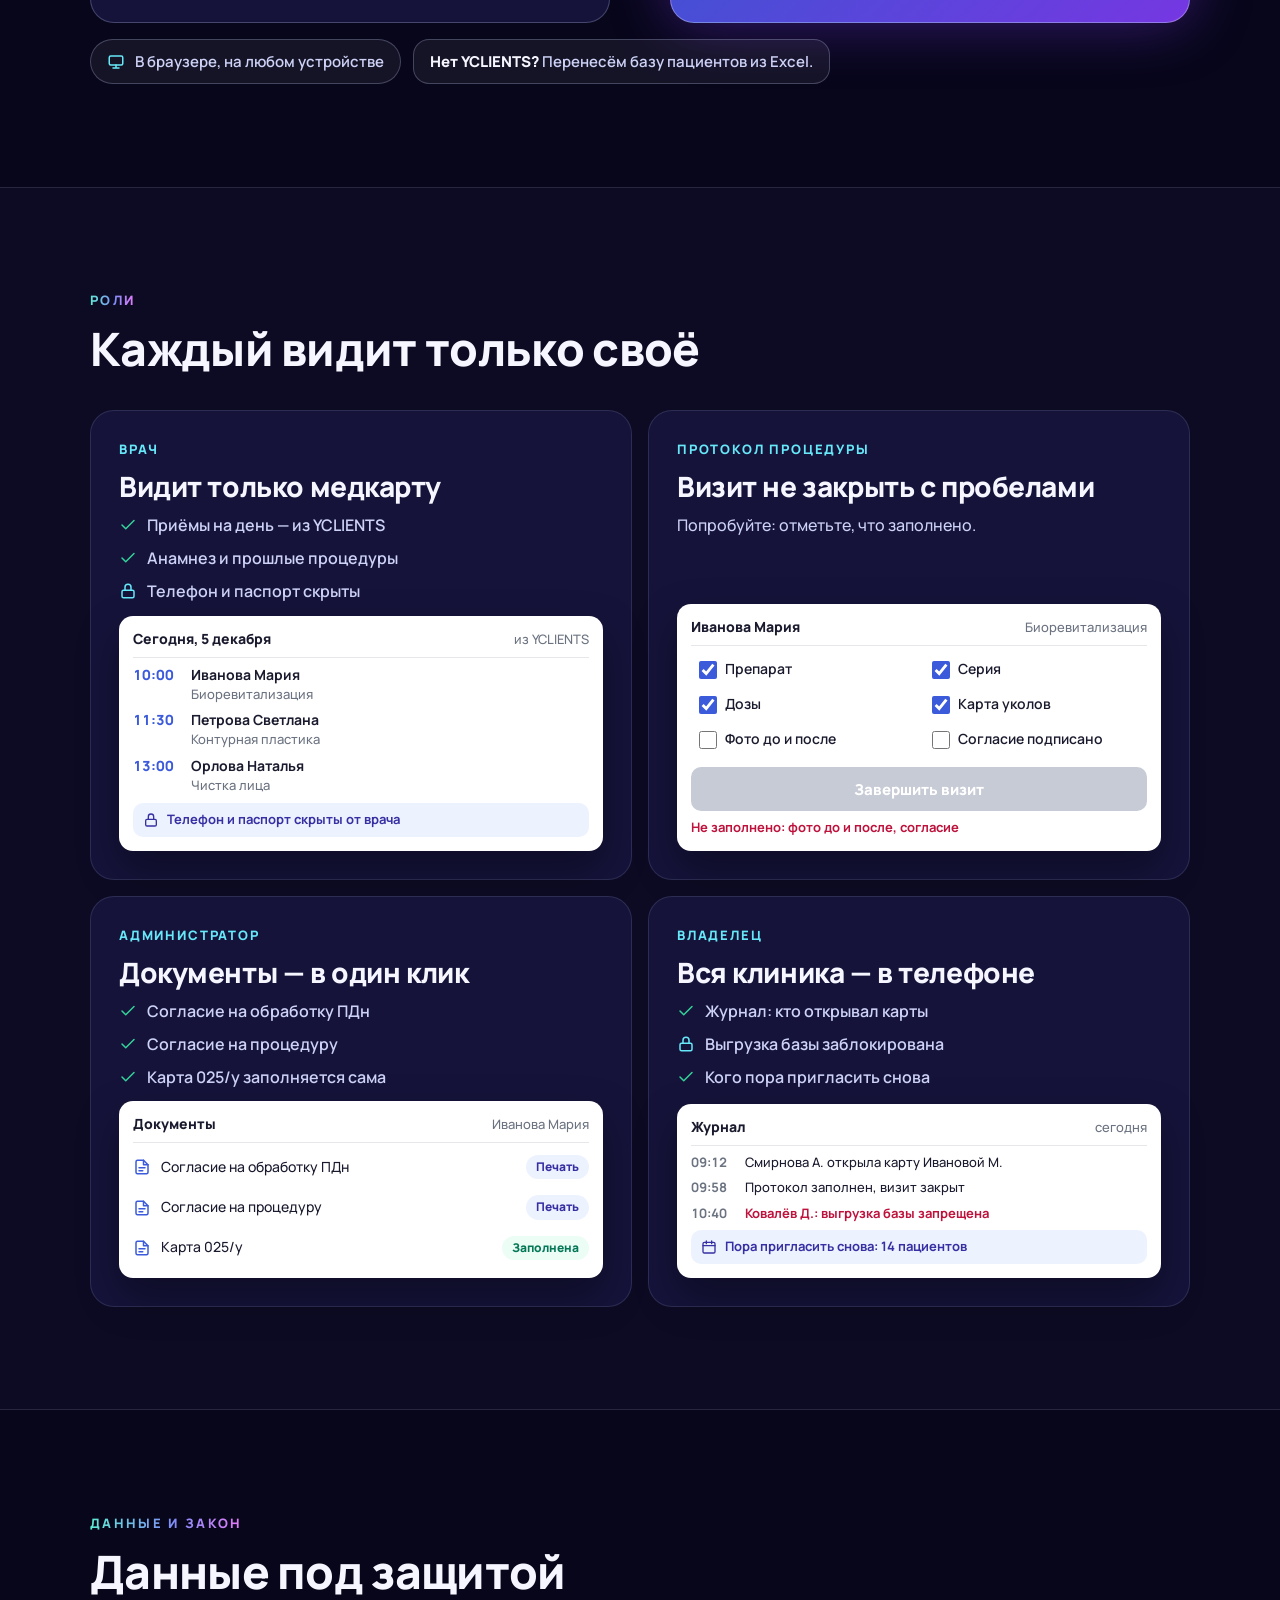
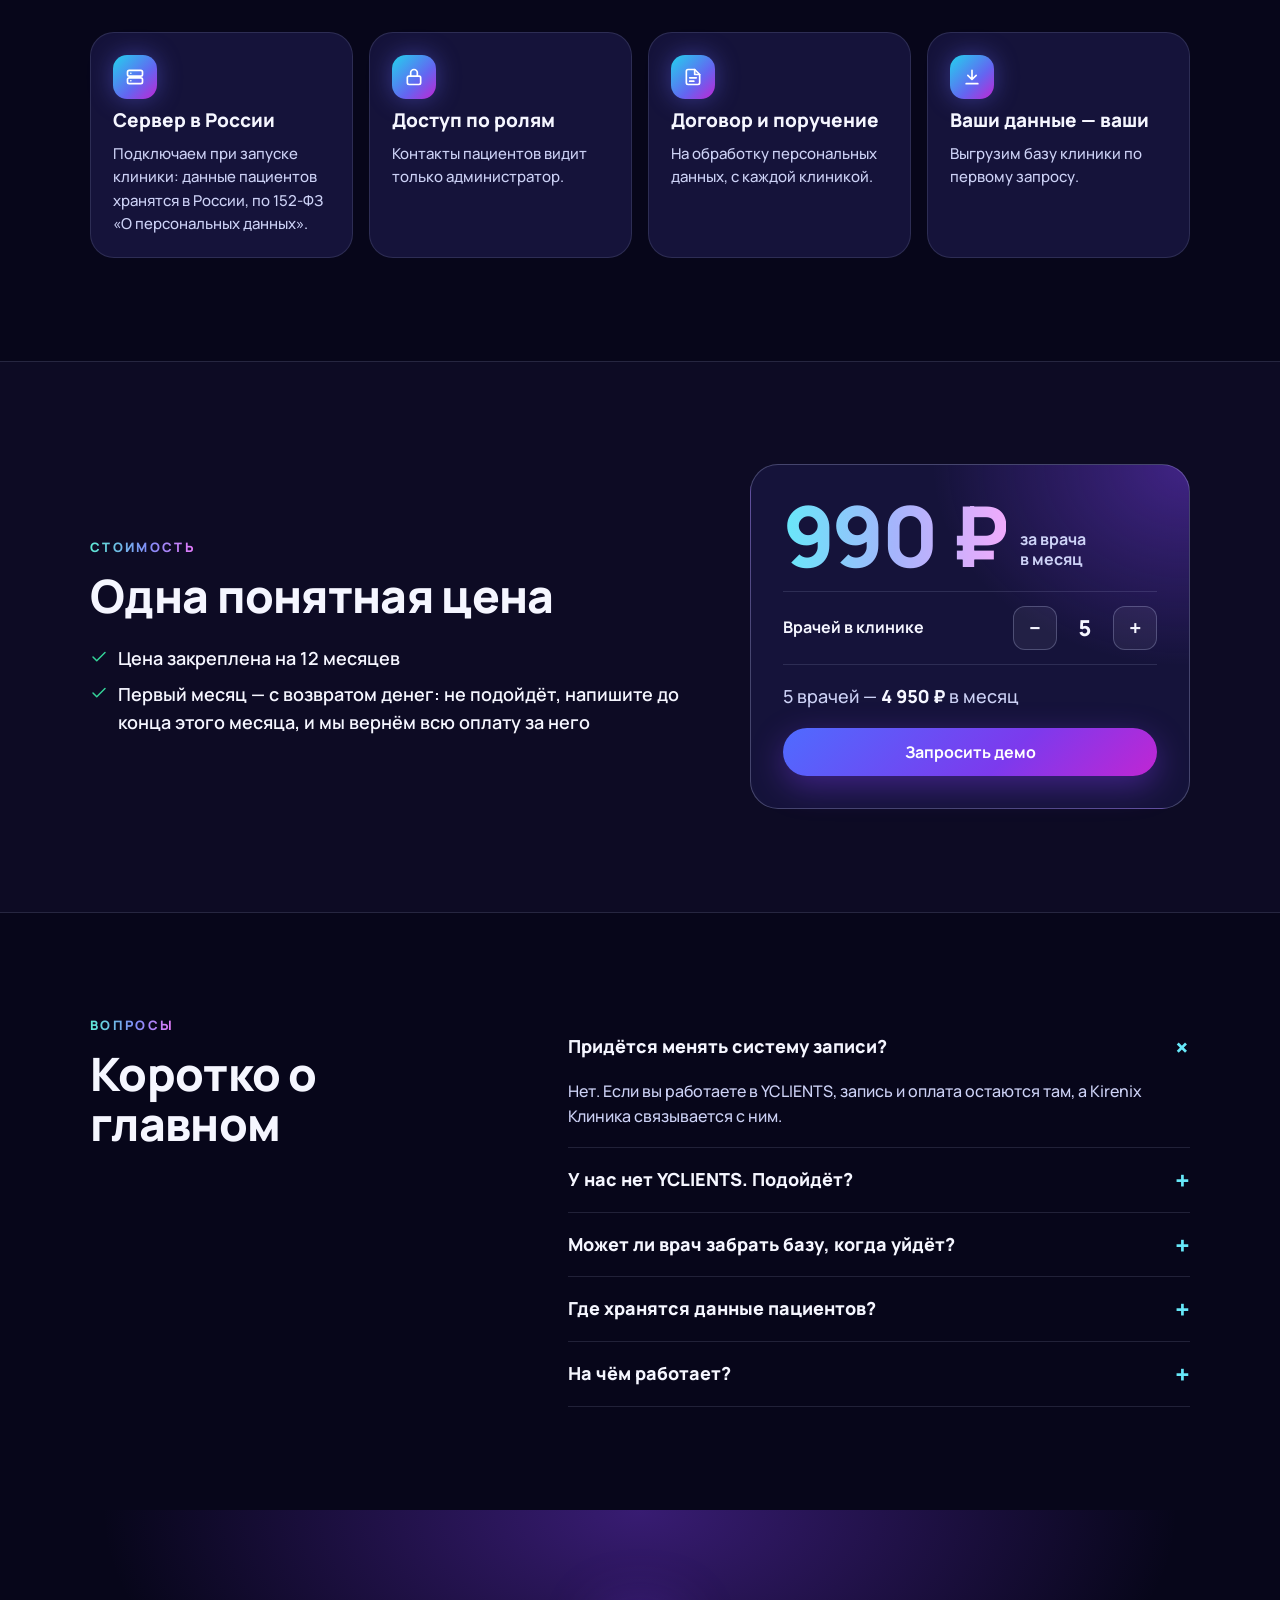
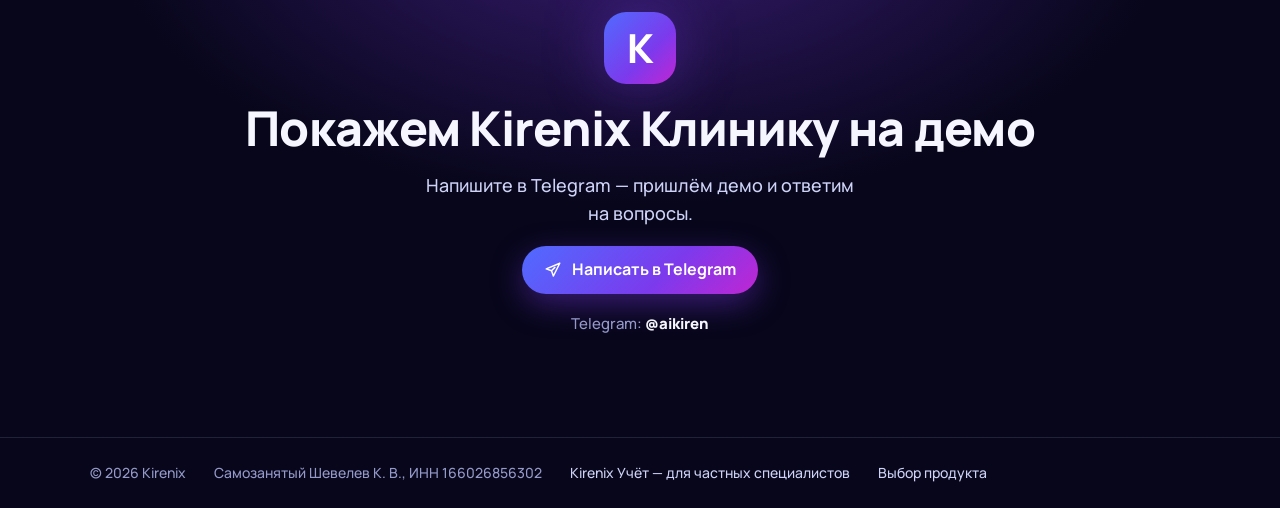
==== commit c0f005e5: "Сайт Клиники: главное наверху, без внедрения Первые строки: врач не видит телефоны и паспорта пациен" ====
--- a/klinika/index.html
+++ b/klinika/index.html
@@ -3,14 +3,14 @@
 <head>
 <meta charset="utf-8">
 <meta name="viewport" content="width=device-width, initial-scale=1">
-<title>Kirenix Клиника — медкарты для косметологических клиник</title>
-<meta name="description" content="Медкарты в связке с YCLIENTS: врач видит только карту пациента, протокол не закрыть с пробелами, согласия и форма 025/у — в один клик. 990 ₽ за врача в месяц.">
+<title>Kirenix Клиника — медицинская программа для косметологических клиник</title>
+<meta name="description" content="Медицинская программа для косметологических клиник: врач не видит телефоны и паспорта пациентов, база остаётся у клиники. Работает онлайн, можно связать с YCLIENTS. 990 ₽ за врача в месяц.">
 <link rel="canonical" href="https://kirenix.ru/klinika/">
 <meta property="og:type" content="website">
 <meta property="og:locale" content="ru_RU">
 <meta property="og:site_name" content="Kirenix">
 <meta property="og:title" content="Врач уходит — пациенты остаются. Kirenix Клиника">
-<meta property="og:description" content="Медкарты в связке с YCLIENTS: врач видит только карту пациента, протокол не закрыть с пробелами, согласия и форма 025/у — в один клик. 990 ₽ за врача в месяц.">
+<meta property="og:description" content="Медицинская программа для косметологических клиник: врач не видит телефоны и паспорта пациентов, база остаётся у клиники. Работает онлайн, можно связать с YCLIENTS. 990 ₽ за врача в месяц.">
 <meta property="og:url" content="https://kirenix.ru/klinika/">
 <meta property="og:image" content="https://kirenix.ru/assets/og-klinika.jpg">
 <meta property="og:image:width" content="1200">
@@ -64,9 +64,9 @@
     <section class="hero">
       <div class="wrap hero-in">
         <div class="hero-copy">
-          <p class="eyebrow">Медкарты для косметологических клиник</p>
+          <p class="eyebrow">Медицинская программа для косметологических клиник</p>
           <h1>Врач уходит&nbsp;—<br><span class="grad">пациенты остаются</span></h1>
-          <p class="lead">Kirenix добавляет медкарты к&nbsp;YCLIENTS. Врач видит только карту пациента, а&nbsp;база закреплена за&nbsp;клиникой.</p>
+          <p class="lead">Врач не&nbsp;видит телефоны и&nbsp;паспорта пациентов&nbsp;— база остаётся у&nbsp;клиники. Администратор, врачи и&nbsp;владелец работают онлайн в&nbsp;одной программе, её можно связать с&nbsp;YCLIENTS.</p>
           <div class="cta-row">
             <a class="btn" href="https://t.me/aikiren"><svg class="i"><use href="#i-send"/></svg>Запросить демо</a>
             <a class="btn btn-ghost" href="#film"><svg class="i i-fill"><use href="#i-play"/></svg>Ролик · 0:31</a>
@@ -74,7 +74,6 @@
           <ul class="facts">
             <li><svg class="i"><use href="#i-rub"/></svg>990&nbsp;₽ за врача в месяц</li>
             <li><svg class="i"><use href="#i-server"/></svg>Сервер в России</li>
-            <li><svg class="i"><use href="#i-gift"/></svg>Внедрение бесплатно для первых клиник</li>
           </ul>
           <p class="switch">Работаете без клиники? <a href="https://uchet.kirenix.ru/" data-tag>Вам подойдёт Kirenix Учёт</a></p>
         </div>
@@ -82,7 +81,19 @@
       </div>
     </section>
 
-    <section class="sec band" id="film">
+    <section class="sec keep-band" id="keep">
+      <div class="wrap keep">
+        <div class="head"><p class="eyebrow">Главное</p><h2>База закреплена за клиникой, а&nbsp;не&nbsp;за&nbsp;врачом</h2><p class="sub">Даже если врач уйдёт, пациенты и&nbsp;их карты останутся у&nbsp;вас.</p></div>
+        <ul class="keep-list">
+          <li><span class="dot"><svg class="i"><use href="#i-eyeoff"/></svg></span>Врач не видит телефоны и паспорта</li>
+          <li><span class="dot dot-warn"><svg class="i"><use href="#i-ban"/></svg></span>Врач не может выгрузить базу</li>
+          <li><span class="dot"><svg class="i"><use href="#i-history"/></svg></span>Каждое открытие карты — в журнале</li>
+          <li><span class="dot"><svg class="i"><use href="#i-cal"/></svg></span>Клиника сама зовёт на повторный визит</li>
+        </ul>
+      </div>
+    </section>
+
+    <section class="sec" id="film">
       <div class="wrap">
         <div class="head"><p class="eyebrow">Ролик</p><h2>Kirenix Клиника за полминуты</h2></div>
         <div class="film">
@@ -94,7 +105,7 @@
       </div>
     </section>
 
-    <section class="sec" id="pain">
+    <section class="sec band" id="pain">
       <div class="wrap split">
         <div class="head"><p class="eyebrow">Знакомо?</p><h2>Медкарты в файлах и папках</h2></div>
         <div>
@@ -108,13 +119,13 @@
       </div>
     </section>
 
-    <section class="sec band" id="how">
+    <section class="sec" id="how">
       <div class="wrap">
-        <div class="head"><p class="eyebrow">Как это работает</p><h2>Добавьте медкарты к YCLIENTS</h2></div>
+        <div class="head"><p class="eyebrow">Как это работает</p><h2>Одна программа на&nbsp;всю клинику</h2></div>
         <div class="flow">
-          <div class="node"><span class="node-k">YCLIENTS</span><b>Запись и оплата</b><p>Остаются как раньше. Менять систему записи не нужно.</p></div>
+          <div class="node"><span class="node-k">YCLIENTS</span><b>Запись и оплата</b><p>Если вы работаете в&nbsp;YCLIENTS, запись и&nbsp;оплата остаются там. Менять систему записи не&nbsp;нужно.</p></div>
           <div class="link" aria-hidden="true"><svg class="i"><use href="#i-swap"/></svg></div>
-          <div class="node node-hl"><span class="node-k">Kirenix Клиника</span><b>Медкарты и документы</b><p>Приёмы на день приходят из YCLIENTS, а медкарты, протоколы и согласия ведутся здесь.</p></div>
+          <div class="node node-hl"><span class="node-k">Kirenix Клиника</span><b>Медкарты и документы</b><p>Приёмы на день приходят из YCLIENTS, а медкарты, протоколы и согласия ведутся здесь. Все компьютеры клиники работают онлайн в&nbsp;одной программе.</p></div>
         </div>
         <div class="under">
           <span class="chip"><svg class="i"><use href="#i-monitor"/></svg>В браузере, на любом устройстве</span>
@@ -123,7 +134,7 @@
       </div>
     </section>
 
-    <section class="sec" id="roles">
+    <section class="sec band" id="roles">
       <div class="wrap">
         <div class="head"><p class="eyebrow">Роли</p><h2>Каждый видит только своё</h2></div>
         <div class="roles">
@@ -199,17 +210,6 @@
       </div>
     </section>
 
-    <section class="sec keep-band" id="keep">
-      <div class="wrap keep">
-        <div class="head"><p class="eyebrow">Главное</p><h2>База закреплена за клиникой, а&nbsp;не&nbsp;за&nbsp;врачом</h2><p class="sub">Врач уходит, а пациенты остаются.</p></div>
-        <ul class="keep-list">
-          <li><span class="dot"><svg class="i"><use href="#i-eyeoff"/></svg></span>Врач не видит телефоны и паспорта</li>
-          <li><span class="dot dot-warn"><svg class="i"><use href="#i-ban"/></svg></span>Врач не может выгрузить базу</li>
-          <li><span class="dot"><svg class="i"><use href="#i-history"/></svg></span>Каждое открытие карты — в журнале</li>
-          <li><span class="dot"><svg class="i"><use href="#i-cal"/></svg></span>Клиника сама зовёт на повторный визит</li>
-        </ul>
-      </div>
-    </section>
 
     <section class="sec" id="data">
       <div class="wrap">
@@ -229,7 +229,6 @@
           <p class="eyebrow">Стоимость</p>
           <h2>Одна понятная цена</h2>
           <ul class="ticks ticks-lg">
-            <li><svg class="i"><use href="#i-check"/></svg>Внедрение — бесплатно для первых клиник</li>
             <li><svg class="i"><use href="#i-check"/></svg>Цена закреплена на 12 месяцев</li>
             <li><svg class="i"><use href="#i-check"/></svg>Первый месяц — с возвратом денег: не подойдёт, напишите до конца этого месяца, и мы вернём всю оплату за него</li>
           </ul>
@@ -254,11 +253,11 @@
       <div class="wrap faq">
         <div class="head"><p class="eyebrow">Вопросы</p><h2>Коротко о главном</h2></div>
         <div class="qa">
-          <details open><summary>Придётся менять систему записи?</summary><p>Нет. Запись и оплата остаются в YCLIENTS, как раньше. Kirenix добавляет к ним медкарты и документы.</p></details>
-          <details><summary>У нас нет YCLIENTS. Подойдёт?</summary><p>Да. Базу пациентов перенесём из Excel, для первых клиник бесплатно.</p></details>
+          <details open><summary>Придётся менять систему записи?</summary><p>Нет. Если вы работаете в YCLIENTS, запись и оплата остаются там, а Kirenix Клиника связывается с ним.</p></details>
+          <details><summary>У нас нет YCLIENTS. Подойдёт?</summary><p>Да. Базу пациентов перенесём из Excel.</p></details>
           <details><summary>Может ли врач забрать базу, когда уйдёт?</summary><p>Нет. Телефонов и паспортов он не видит, выгрузить базу не может, а каждое открытие карты попадает в журнал владельца.</p></details>
           <details><summary>Где хранятся данные пациентов?</summary><p>На сервере в России, по 152-ФЗ, — его подключаем при запуске клиники. С клиникой заключаем договор и поручение на обработку персональных данных. Если решите уйти, выгрузим базу по первому запросу.</p></details>
-          <details><summary>На чём работает?</summary><p>В браузере, на любом устройстве: компьютер у администратора, планшет у врача, телефон у владельца. Устанавливать ничего не нужно.</p></details>
+          <details><summary>На чём работает?</summary><p>В браузере, на любом устройстве: компьютер у администратора, планшет у врача, телефон у владельца. Все работают онлайн в одной программе. Устанавливать ничего не нужно.</p></details>
         </div>
       </div>
     </section>
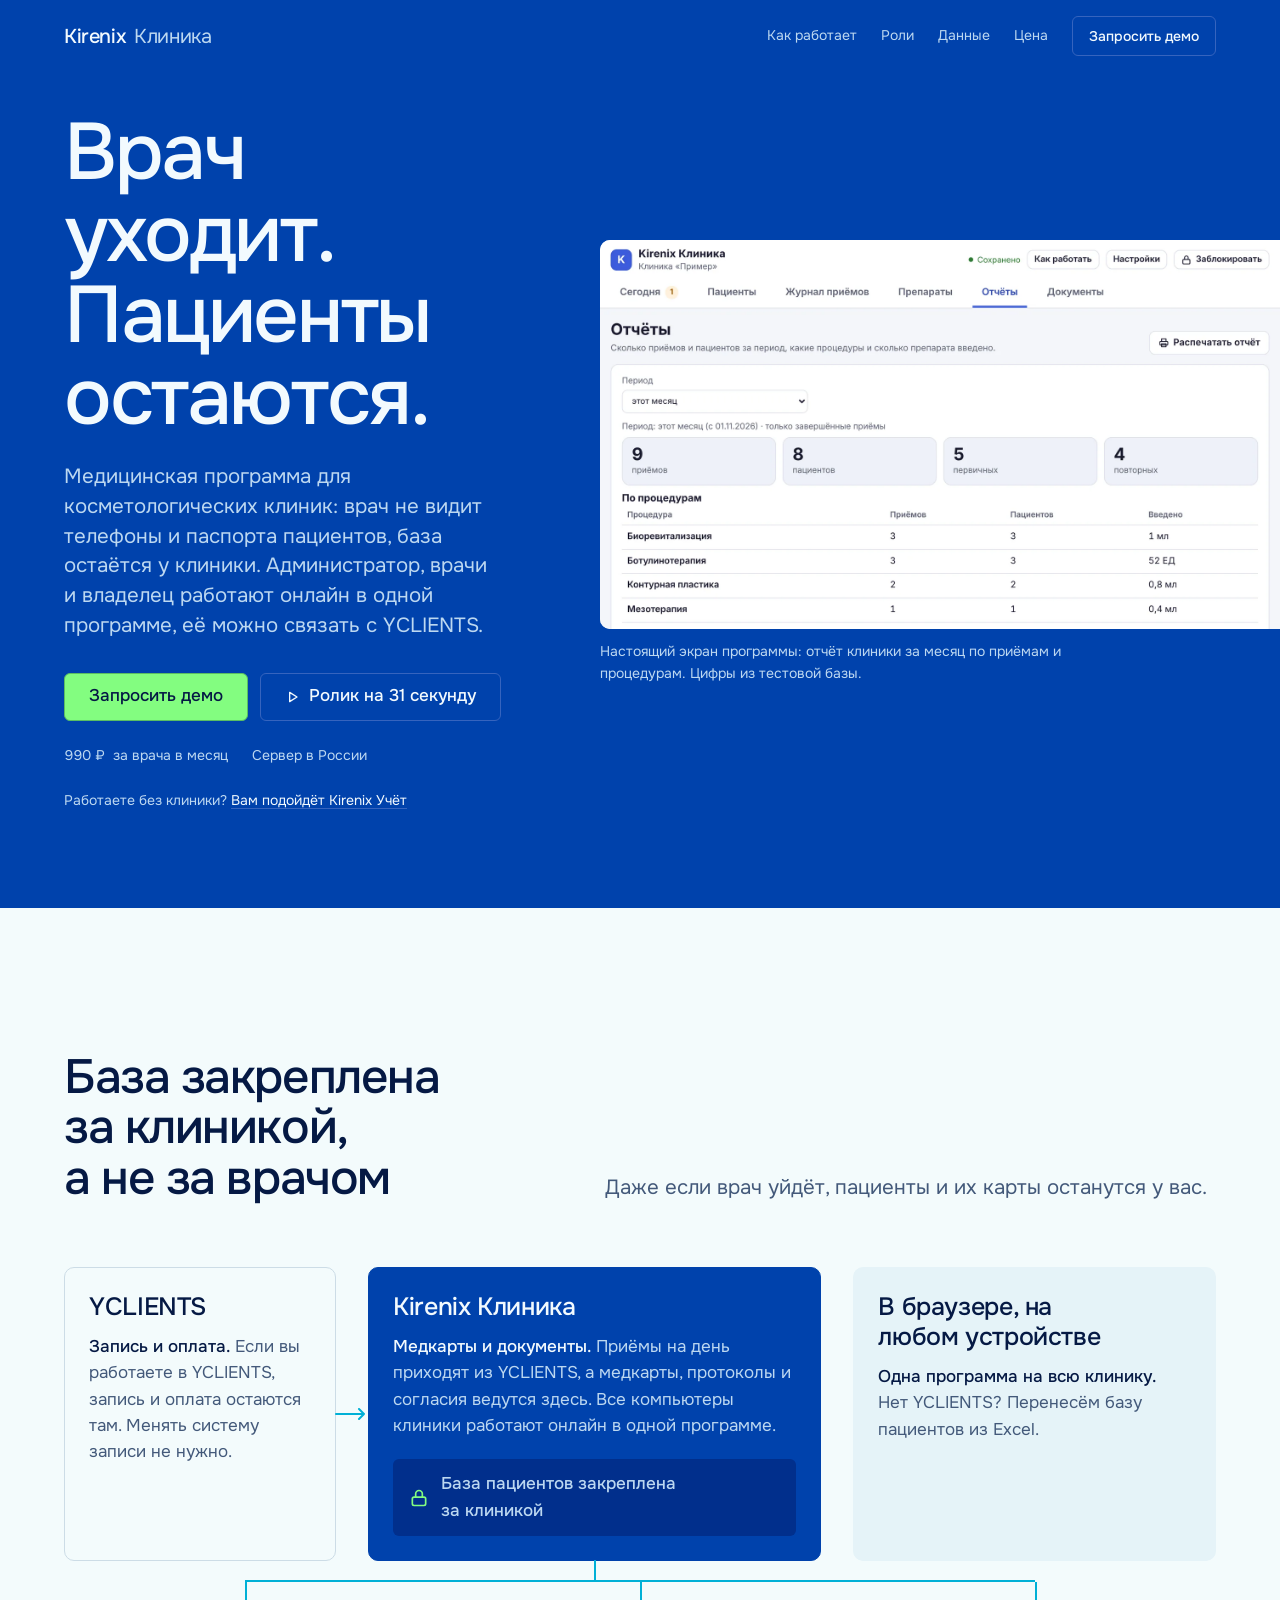
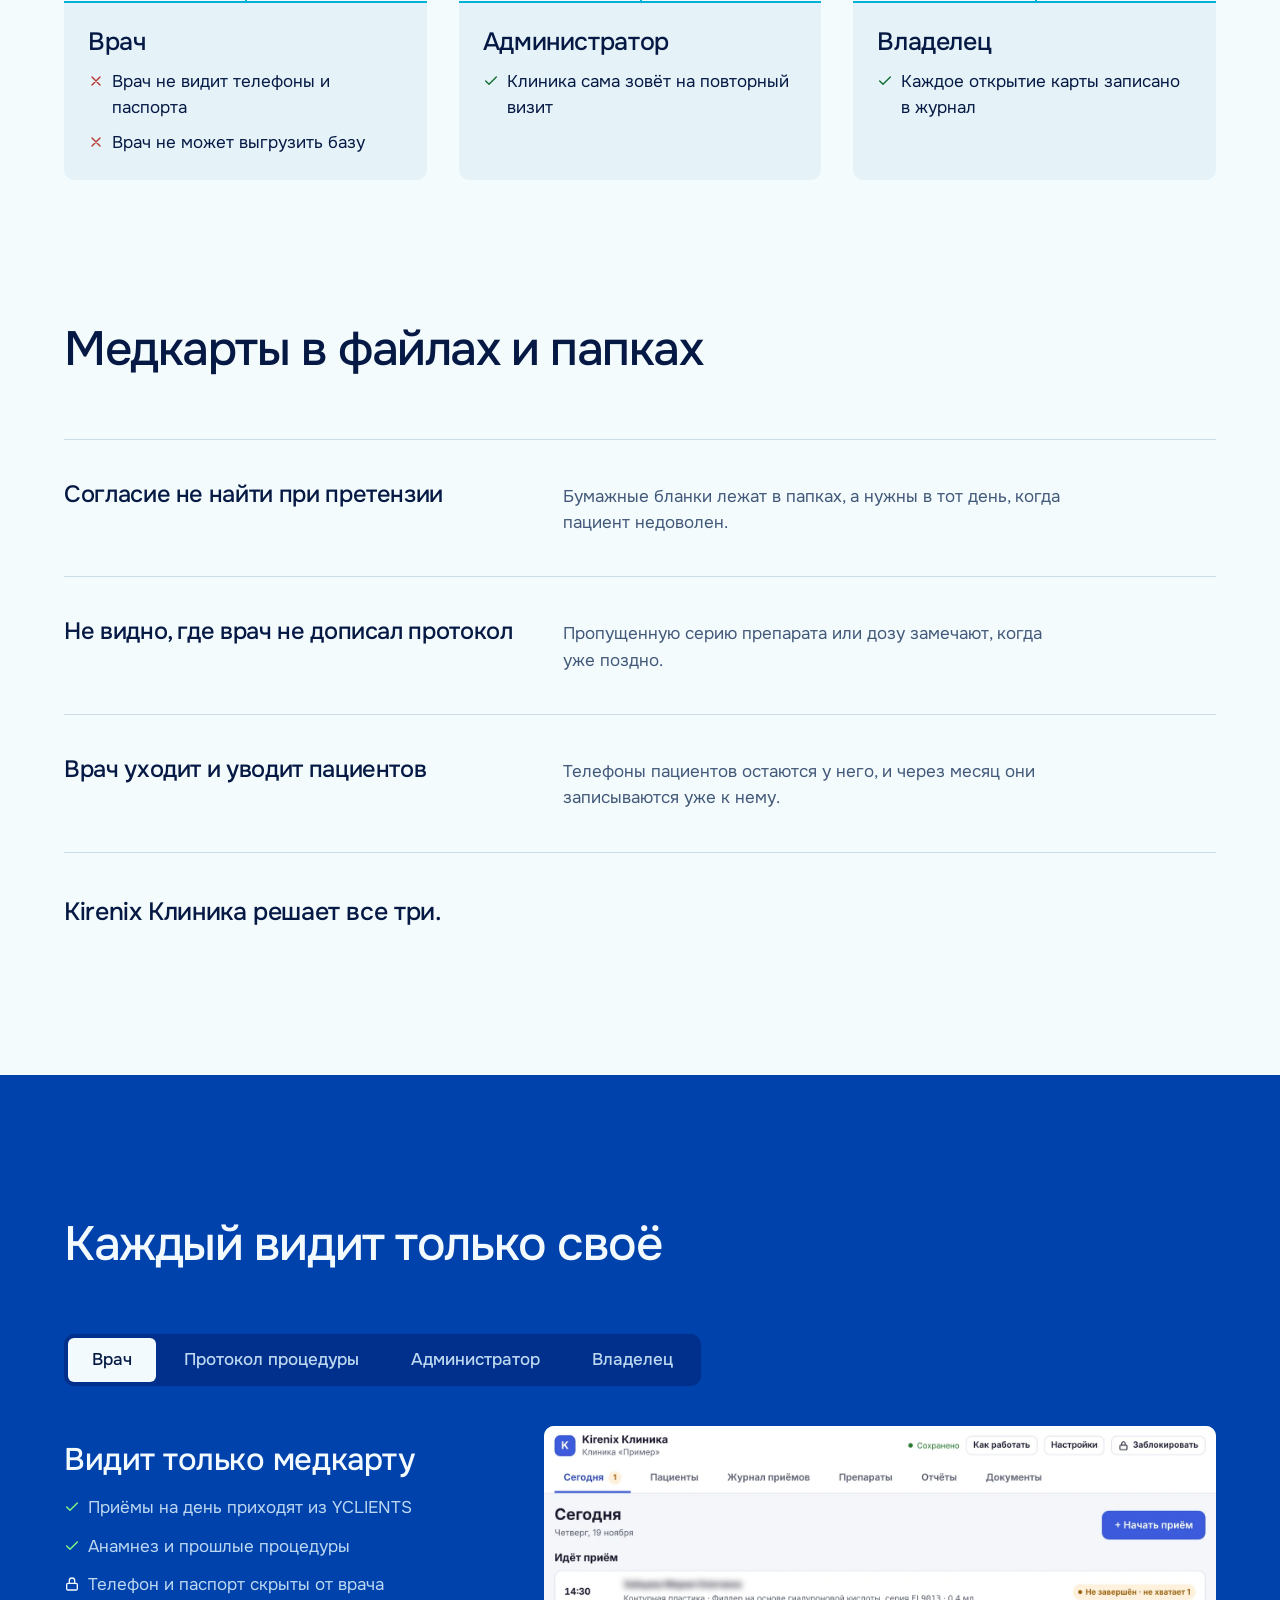
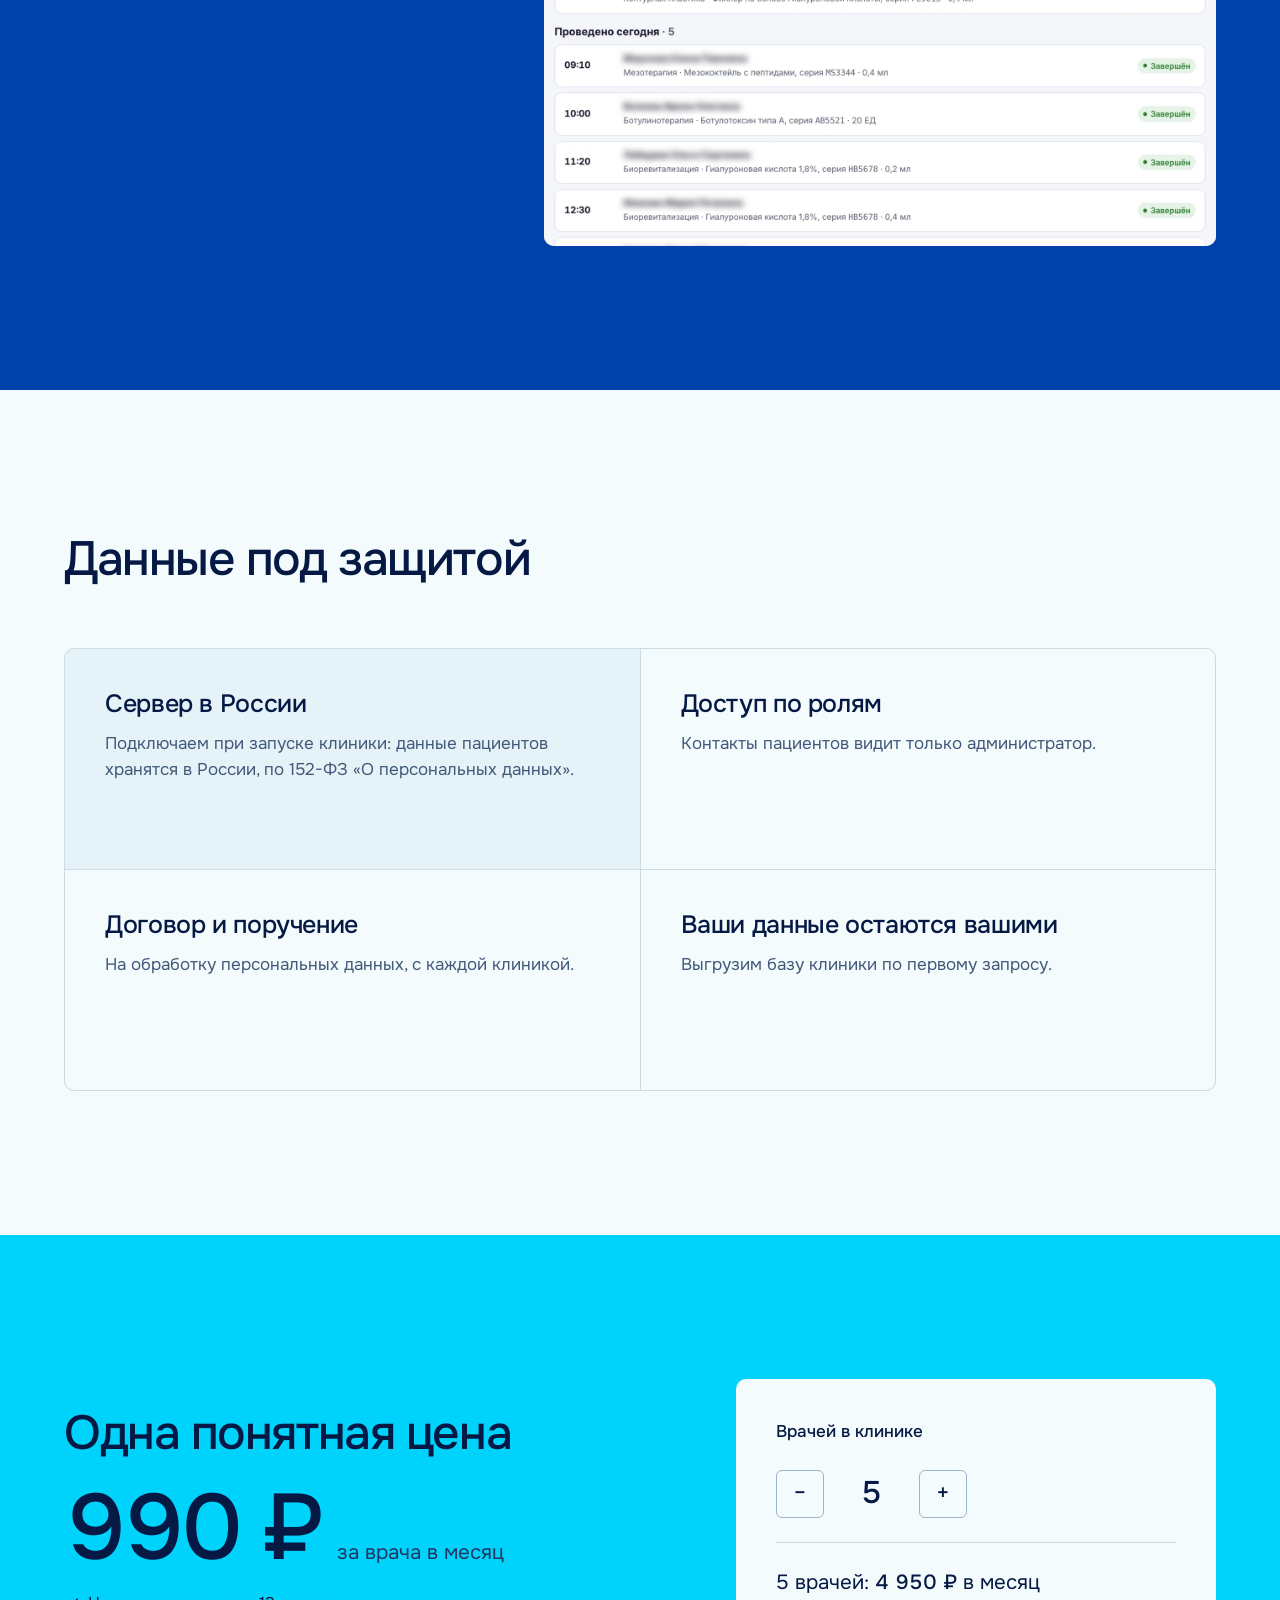
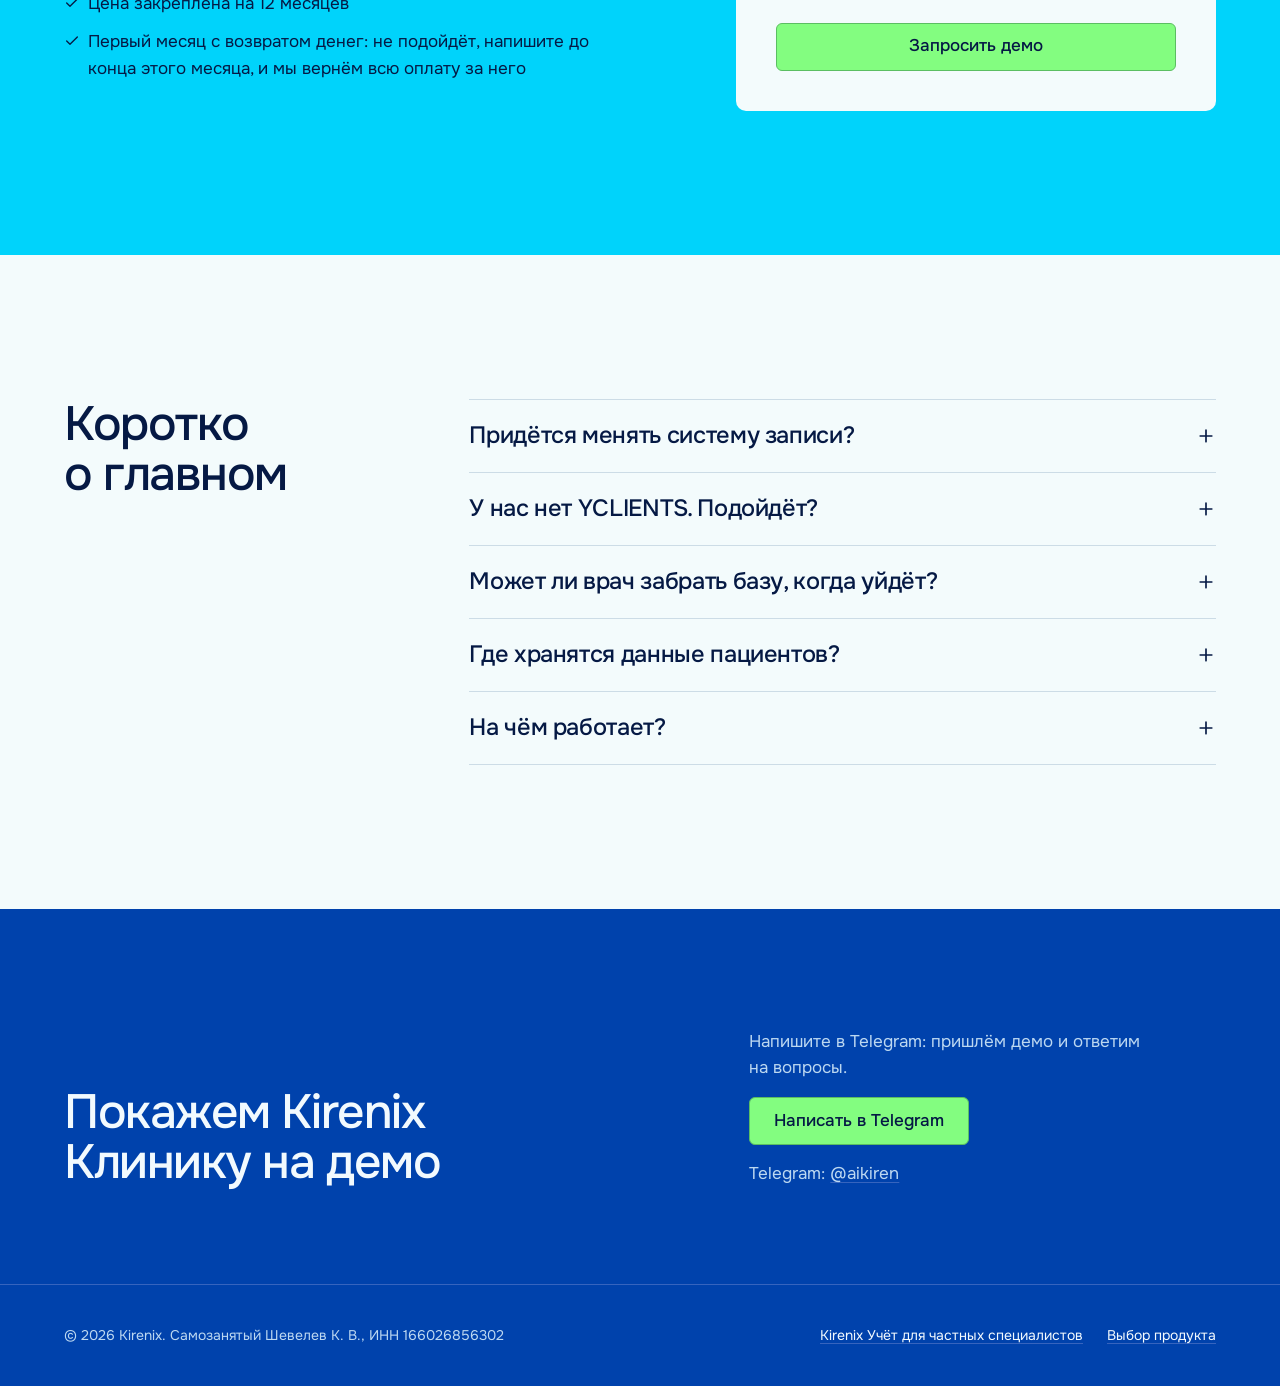
==== commit b59f1cce: "Новый дизайн страницы Клиники" ====
--- a/klinika/index.html
+++ b/klinika/index.html
@@ -3,164 +3,175 @@
 <head>
 <meta charset="utf-8">
 <meta name="viewport" content="width=device-width, initial-scale=1">
-<title>Kirenix Клиника — медицинская программа для косметологических клиник</title>
+<title>Kirenix Клиника, медицинская программа для косметологических клиник</title>
 <meta name="description" content="Медицинская программа для косметологических клиник: врач не видит телефоны и паспорта пациентов, база остаётся у клиники. Работает онлайн, можно связать с YCLIENTS. 990 ₽ за врача в месяц.">
 <link rel="canonical" href="https://kirenix.ru/klinika/">
 <meta property="og:type" content="website">
 <meta property="og:locale" content="ru_RU">
 <meta property="og:site_name" content="Kirenix">
-<meta property="og:title" content="Врач уходит — пациенты остаются. Kirenix Клиника">
+<meta property="og:title" content="Врач уходит. Пациенты остаются. Kirenix Клиника">
 <meta property="og:description" content="Медицинская программа для косметологических клиник: врач не видит телефоны и паспорта пациентов, база остаётся у клиники. Работает онлайн, можно связать с YCLIENTS. 990 ₽ за врача в месяц.">
 <meta property="og:url" content="https://kirenix.ru/klinika/">
 <meta property="og:image" content="https://kirenix.ru/assets/og-klinika.jpg">
 <meta property="og:image:width" content="1200">
 <meta property="og:image:height" content="630">
 <meta name="twitter:card" content="summary_large_image">
-<meta name="theme-color" content="#07061A">
+<meta name="theme-color" content="#0042AC">
 <link rel="icon" href="/favicon.svg" type="image/svg+xml">
 <link rel="icon" href="/favicon.ico" sizes="48x48">
 <link rel="apple-touch-icon" href="/apple-touch-icon.png">
-<link rel="stylesheet" href="/assets/site.css?v=1">
+<link rel="preload" href="../assets/fonts/onest-cyrillic-500-normal.woff2" as="font" type="font/woff2" crossorigin>
+<link rel="preload" href="../assets/fonts/onest-cyrillic-400-normal.woff2" as="font" type="font/woff2" crossorigin>
+<link rel="stylesheet" href="../assets/kirenix.css?v=1">
 </head>
 <body>
 <svg width="0" height="0" style="position:absolute" aria-hidden="true" focusable="false">
   <defs>
     <symbol id="i-check" viewBox="0 0 24 24"><path d="M20 6 9 17l-5-5"/></symbol>
+    <symbol id="i-lock" viewBox="0 0 24 24"><rect x="4" y="11" width="16" height="10" rx="2"/><path d="M8 11V7a4 4 0 0 1 8 0v4"/></symbol>
+    <symbol id="i-play" viewBox="0 0 24 24"><path d="M7 5v14l11-7z"/></symbol>
+    <symbol id="i-plus" viewBox="0 0 24 24"><path d="M12 5v14M5 12h14"/></symbol>
     <symbol id="i-x" viewBox="0 0 24 24"><path d="M18 6 6 18M6 6l12 12"/></symbol>
-    <symbol id="i-lock" viewBox="0 0 24 24"><rect x="4" y="11" width="16" height="10" rx="2"/><path d="M8 11V7a4 4 0 0 1 8 0v4"/></symbol>
-    <symbol id="i-eyeoff" viewBox="0 0 24 24"><path d="M10.7 5.1A10.7 10.7 0 0 1 21.9 11.7a1 1 0 0 1 0 .7 10.7 10.7 0 0 1-1.4 2.5"/><path d="M14.1 14.2a3 3 0 0 1-4.2-4.2"/><path d="M17.5 17.5A10.7 10.7 0 0 1 2.1 12.3a1 1 0 0 1 0-.7 10.7 10.7 0 0 1 4.4-5.1"/><path d="M2 2l20 20"/></symbol>
-    <symbol id="i-ban" viewBox="0 0 24 24"><circle cx="12" cy="12" r="9"/><path d="m5.7 5.7 12.6 12.6"/></symbol>
-    <symbol id="i-history" viewBox="0 0 24 24"><path d="M3 12a9 9 0 1 0 3-6.7L3 8"/><path d="M3 3v5h5"/><path d="M12 7v5l3 2"/></symbol>
-    <symbol id="i-cal" viewBox="0 0 24 24"><rect x="3" y="5" width="18" height="16" rx="2"/><path d="M16 3v4M8 3v4M3 10h18"/></symbol>
-    <symbol id="i-doc" viewBox="0 0 24 24"><path d="M14 3H6a2 2 0 0 0-2 2v14a2 2 0 0 0 2 2h12a2 2 0 0 0 2-2V9z"/><path d="M14 3v6h6M8 13h8M8 17h5"/></symbol>
-    <symbol id="i-server" viewBox="0 0 24 24"><rect x="3" y="4" width="18" height="7" rx="2"/><rect x="3" y="13" width="18" height="7" rx="2"/><path d="M7 7.5h.01M7 16.5h.01"/></symbol>
-    <symbol id="i-down" viewBox="0 0 24 24"><path d="M12 4v11M7 10l5 5 5-5M5 20h14"/></symbol>
     <symbol id="i-monitor" viewBox="0 0 24 24"><rect x="3" y="4" width="18" height="12" rx="2"/><path d="M8 20h8M12 16v4"/></symbol>
-    <symbol id="i-play" viewBox="0 0 24 24"><path d="M8 5.5v13l10.5-6.5z" fill="currentColor" stroke="none"/></symbol>
-    <symbol id="i-right" viewBox="0 0 24 24"><path d="M5 12h14M13 6l6 6-6 6"/></symbol>
-    <symbol id="i-swap" viewBox="0 0 24 24"><path d="M4 9h16l-4-4M20 15H4l4 4"/></symbol>
-    <symbol id="i-send" viewBox="0 0 24 24"><path d="M21 3 3 10.5l7 2.5 2.5 7z"/><path d="m10 13 4.5-4.5"/></symbol>
-    <symbol id="i-alert" viewBox="0 0 24 24"><path d="M12 3.5 2.5 20h19z"/><path d="M12 10v4M12 17h.01"/></symbol>
-    <symbol id="i-gift" viewBox="0 0 24 24"><rect x="3" y="8" width="18" height="5" rx="1"/><path d="M5 13v8h14v-8M12 8v13M12 8S10.5 3 8 4.5 9 8 12 8zm0 0s1.5-5 4-3.5S15 8 12 8z"/></symbol>
-    <symbol id="i-rub" viewBox="0 0 24 24"><path d="M8 20V4h5.5a4 4 0 0 1 0 8H6M6 16h9"/></symbol>
+    <symbol id="i-swap" viewBox="0 0 24 24"><path d="M7 7h12l-3-3M17 17H5l3 3"/></symbol>
   </defs>
 </svg>
-
-<div class="klinika">
-  <header class="bar">
-    <div class="wrap bar-in">
-      <a class="logo" href="/" data-tag aria-label="Kirenix — выбор продукта"><b>K</b><span>Kirenix <em>Клиника</em></span></a>
-      <nav class="nav" aria-label="Разделы">
+<a class="skip" href="#main">К содержанию</a>
+
+<header class="bar on-field">
+    <div class="container bar__in">
+      <a class="mark" href="/" data-tag aria-label="Kirenix, выбор продукта">Kirenix <span class="mark__sub">Клиника</span></a>
+      <nav class="bar__nav" aria-label="Разделы">
         <a href="#how">Как работает</a>
         <a href="#roles">Роли</a>
         <a href="#data">Данные</a>
         <a href="#price">Цена</a>
+        <a class="btn btn--small" href="https://t.me/aikiren">Запросить демо</a>
       </nav>
-      <a class="btn btn-sm" href="https://t.me/aikiren">Запросить демо</a>
-    </div>
-  </header>
-
-  <main>
-    <section class="hero">
-      <div class="wrap hero-in">
-        <div class="hero-copy">
-          <p class="eyebrow">Медицинская программа для косметологических клиник</p>
-          <h1>Врач уходит&nbsp;—<br><span class="grad">пациенты остаются</span></h1>
-          <p class="lead">Врач не&nbsp;видит телефоны и&nbsp;паспорта пациентов&nbsp;— база остаётся у&nbsp;клиники. Администратор, врачи и&nbsp;владелец работают онлайн в&nbsp;одной программе, её можно связать с&nbsp;YCLIENTS.</p>
-          <div class="cta-row">
-            <a class="btn" href="https://t.me/aikiren"><svg class="i"><use href="#i-send"/></svg>Запросить демо</a>
-            <a class="btn btn-ghost" href="#film"><svg class="i i-fill"><use href="#i-play"/></svg>Ролик · 0:31</a>
-          </div>
-          <ul class="facts">
-            <li><svg class="i"><use href="#i-rub"/></svg>990&nbsp;₽ за врача в месяц</li>
-            <li><svg class="i"><use href="#i-server"/></svg>Сервер в России</li>
+    </div>
+</header>
+
+<main id="main">
+  <section class="hero on-field" aria-labelledby="hero-title">
+    <div class="container hero__grid">
+      <div class="hero__text">
+        <h1 id="hero-title">Врач уходит. Пациенты остаются.</h1>
+        <p class="lead">Медицинская программа для косметологических клиник: врач не видит телефоны и паспорта пациентов, база остаётся у клиники. Администратор, врачи и владелец работают онлайн в одной программе, её можно связать с YCLIENTS.</p>
+        <div class="hero__actions">
+          <a class="btn btn--primary" href="https://t.me/aikiren">Запросить демо</a>
+          <a class="btn" href="#film"><svg class="icon icon--sm" aria-hidden="true"><use href="#i-play"/></svg>Ролик на 31 секунду</a>
+        </div>
+        <ul class="facts">
+          <li><span class="num">990 ₽</span> за врача в месяц</li>
+          <li>Сервер в России</li>
+        </ul>
+        <p class="switch-link">Работаете без клиники? <a href="https://uchet.kirenix.ru/" data-tag>Вам подойдёт Kirenix Учёт</a></p>
+      </div>
+      <div>
+        <figure class="shot hero__shot" data-slot="hero" data-kind="product" data-alt="Отчёт клиники в Kirenix Клинике">
+          <img src="img/report.webp" width="1600" height="916" alt="Отчёт Kirenix Клиники за месяц: 9 приёмов, 8 пациентов, 5 первичных и 4 повторных; таблица по процедурам: биоревитализация, ботулинотерапия, контурная пластика, мезотерапия" fetchpriority="high">
+        </figure>
+        <p class="hero__cap">Настоящий экран программы: отчёт клиники за месяц по приёмам и процедурам. Цифры из тестовой базы.</p>
+      </div>
+    </div>
+  </section>
+
+<section class="sec" id="how" aria-labelledby="how-title">
+  <div class="container">
+    <div class="head head--split" id="keep">
+      <h2 id="how-title">База закреплена за клиникой, а не за врачом</h2>
+      <p>Даже если врач уйдёт, пациенты и их карты останутся у вас.</p>
+    </div>
+    <div class="map" role="group" aria-label="Одна программа на всю клинику: кто что видит">
+      <div class="node node--src">
+        <h3>YCLIENTS</h3>
+        <p><b class="node__role">Запись и оплата.</b> Если вы работаете в YCLIENTS, запись и оплата остаются там. Менять систему записи не нужно.</p>
+        <svg class="flow" viewBox="0 0 32 12" aria-hidden="true"><path d="M1 6h28M24 1l5 5-5 5"/></svg>
+      </div>
+      <div class="node node--core">
+        <h3>Kirenix Клиника</h3>
+        <p><b class="node__role">Медкарты и документы.</b> Приёмы на день приходят из YCLIENTS, а медкарты, протоколы и согласия ведутся здесь. Все компьютеры клиники работают онлайн в одной программе.</p>
+        <p class="vault"><svg class="icon" aria-hidden="true"><use href="#i-lock"/></svg>База пациентов закреплена за клиникой</p>
+      </div>
+      <div class="node node--side">
+        <h3>В браузере, на любом устройстве</h3>
+        <p><b class="node__role">Одна программа на всю клинику.</b> Нет YCLIENTS? Перенесём базу пациентов из Excel.</p>
+      </div>
+      <div class="roles-row">
+        <div class="role-node">
+          <h3>Врач</h3>
+          <ul>
+            <li class="is-locked"><svg class="icon icon--sm" aria-hidden="true"><use href="#i-x"/></svg>Врач не видит телефоны и паспорта</li>
+            <li class="is-locked"><svg class="icon icon--sm" aria-hidden="true"><use href="#i-x"/></svg>Врач не может выгрузить базу</li>
           </ul>
-          <p class="switch">Работаете без клиники? <a href="https://uchet.kirenix.ru/" data-tag>Вам подойдёт Kirenix Учёт</a></p>
-        </div>
-        <div class="hero-visual" aria-hidden="true"><img class="lock" src="/assets/lock.jpg" width="720" height="720" alt=""></div>
-      </div>
-    </section>
-
-    <section class="sec keep-band" id="keep">
-      <div class="wrap keep">
-        <div class="head"><p class="eyebrow">Главное</p><h2>База закреплена за клиникой, а&nbsp;не&nbsp;за&nbsp;врачом</h2><p class="sub">Даже если врач уйдёт, пациенты и&nbsp;их карты останутся у&nbsp;вас.</p></div>
-        <ul class="keep-list">
-          <li><span class="dot"><svg class="i"><use href="#i-eyeoff"/></svg></span>Врач не видит телефоны и паспорта</li>
-          <li><span class="dot dot-warn"><svg class="i"><use href="#i-ban"/></svg></span>Врач не может выгрузить базу</li>
-          <li><span class="dot"><svg class="i"><use href="#i-history"/></svg></span>Каждое открытие карты — в журнале</li>
-          <li><span class="dot"><svg class="i"><use href="#i-cal"/></svg></span>Клиника сама зовёт на повторный визит</li>
-        </ul>
-      </div>
-    </section>
-
-    <section class="sec" id="film">
-      <div class="wrap">
-        <div class="head"><p class="eyebrow">Ролик</p><h2>Kirenix Клиника за полминуты</h2></div>
-        <div class="film">
-          <video controls playsinline preload="none" poster="/klinika/poster.jpg">
-            <source src="/klinika/kirenix-klinika.mp4" type="video/mp4">
-          </video>
-        </div>
-        <p class="caption">31 секунда, со звуком.</p>
-      </div>
-    </section>
-
-    <section class="sec band" id="pain">
-      <div class="wrap split">
-        <div class="head"><p class="eyebrow">Знакомо?</p><h2>Медкарты в файлах и папках</h2></div>
-        <div>
-          <ul class="pains">
-            <li><span class="dot dot-warn"><svg class="i"><use href="#i-x"/></svg></span><div><b>Согласие не найти при претензии</b><p>Бумажные бланки лежат в папках, а нужны в тот день, когда пациент недоволен.</p></div></li>
-            <li><span class="dot dot-warn"><svg class="i"><use href="#i-x"/></svg></span><div><b>Не видно, где врач не дописал протокол</b><p>Пропущенную серию препарата или дозу замечают, когда уже поздно.</p></div></li>
-            <li><span class="dot dot-warn"><svg class="i"><use href="#i-x"/></svg></span><div><b>Врач уходит&nbsp;— и уводит пациентов</b><p>Телефоны пациентов остаются у него, и через месяц они записываются уже к нему.</p></div></li>
+        </div>
+        <div class="role-node">
+          <h3>Администратор</h3>
+          <ul>
+            <li><svg class="icon icon--sm" aria-hidden="true"><use href="#i-check"/></svg>Клиника сама зовёт на повторный визит</li>
           </ul>
-          <p class="solve">Kirenix Клиника решает все три.</p>
-        </div>
-      </div>
-    </section>
-
-    <section class="sec" id="how">
-      <div class="wrap">
-        <div class="head"><p class="eyebrow">Как это работает</p><h2>Одна программа на&nbsp;всю клинику</h2></div>
-        <div class="flow">
-          <div class="node"><span class="node-k">YCLIENTS</span><b>Запись и оплата</b><p>Если вы работаете в&nbsp;YCLIENTS, запись и&nbsp;оплата остаются там. Менять систему записи не&nbsp;нужно.</p></div>
-          <div class="link" aria-hidden="true"><svg class="i"><use href="#i-swap"/></svg></div>
-          <div class="node node-hl"><span class="node-k">Kirenix Клиника</span><b>Медкарты и документы</b><p>Приёмы на день приходят из YCLIENTS, а медкарты, протоколы и согласия ведутся здесь. Все компьютеры клиники работают онлайн в&nbsp;одной программе.</p></div>
-        </div>
-        <div class="under">
-          <span class="chip"><svg class="i"><use href="#i-monitor"/></svg>В браузере, на любом устройстве</span>
-          <span class="chip chip-note"><b>Нет YCLIENTS?</b> Перенесём базу пациентов из Excel.</span>
-        </div>
-      </div>
-    </section>
-
-    <section class="sec band" id="roles">
-      <div class="wrap">
-        <div class="head"><p class="eyebrow">Роли</p><h2>Каждый видит только своё</h2></div>
-        <div class="roles">
-          <article class="role">
-            <p class="role-k">Врач</p>
+        </div>
+        <div class="role-node">
+          <h3>Владелец</h3>
+          <ul>
+            <li><svg class="icon icon--sm" aria-hidden="true"><use href="#i-check"/></svg>Каждое открытие карты записано в журнал</li>
+          </ul>
+        </div>
+      </div>
+    </div>
+  </div>
+</section>
+
+<section class="sec" id="pain" aria-labelledby="pain-title">
+  <div class="container">
+    <div class="head">
+      <h2 id="pain-title">Медкарты в файлах и папках</h2>
+    </div>
+    <ul class="rows">
+      <li><h3>Согласие не найти при претензии</h3><p>Бумажные бланки лежат в папках, а нужны в тот день, когда пациент недоволен.</p></li>
+      <li><h3>Не видно, где врач не дописал протокол</h3><p>Пропущенную серию препарата или дозу замечают, когда уже поздно.</p></li>
+      <li><h3>Врач уходит и уводит пациентов</h3><p>Телефоны пациентов остаются у него, и через месяц они записываются уже к нему.</p></li>
+    </ul>
+    <p class="solve">Kirenix Клиника решает все три.</p>
+  </div>
+</section>
+
+<section class="sec on-field" id="roles" aria-labelledby="roles-title">
+  <div class="container">
+    <div class="head">
+      <h2 id="roles-title">Каждый видит только своё</h2>
+    </div>
+    <div class="roles-sw">
+      <input type="radio" name="role" id="r-doc" checked>
+      <input type="radio" name="role" id="r-proto">
+      <input type="radio" name="role" id="r-adm">
+      <input type="radio" name="role" id="r-own">
+      <div class="seg" role="presentation">
+        <label for="r-doc">Врач</label>
+        <label for="r-proto">Протокол процедуры</label>
+        <label for="r-adm">Администратор</label>
+        <label for="r-own">Владелец</label>
+      </div>
+      <div class="panels">
+        <div class="panel panel--doc">
+          <div class="panel__text">
             <h3>Видит только медкарту</h3>
-            <ul class="ticks">
-              <li><svg class="i"><use href="#i-check"/></svg>Приёмы на день — из YCLIENTS</li>
-              <li><svg class="i"><use href="#i-check"/></svg>Анамнез и прошлые процедуры</li>
-              <li class="locked"><svg class="i"><use href="#i-lock"/></svg>Телефон и паспорт скрыты</li>
+            <ul>
+              <li><svg class="icon icon--sm" aria-hidden="true"><use href="#i-check"/></svg>Приёмы на день приходят из YCLIENTS</li>
+              <li><svg class="icon icon--sm" aria-hidden="true"><use href="#i-check"/></svg>Анамнез и прошлые процедуры</li>
+              <li class="is-locked"><svg class="icon icon--sm" aria-hidden="true"><use href="#i-lock"/></svg>Телефон и паспорт скрыты от врача</li>
             </ul>
-            <div class="ui" aria-hidden="true">
-              <div class="ui-top"><b id="today">Сегодня</b><span>из YCLIENTS</span></div>
-              <div class="ui-row"><time>10:00</time><div><b>Иванова Мария</b><small>Биоревитализация</small></div></div>
-              <div class="ui-row"><time>11:30</time><div><b>Петрова Светлана</b><small>Контурная пластика</small></div></div>
-              <div class="ui-row"><time>13:00</time><div><b>Орлова Наталья</b><small>Чистка лица</small></div></div>
-              <div class="ui-hidden"><svg class="i"><use href="#i-lock"/></svg>Телефон и паспорт скрыты от врача</div>
-            </div>
-          </article>
-
-          <article class="role">
-            <p class="role-k">Протокол процедуры</p>
+          </div>
+          <figure class="shot" data-slot="doc" data-kind="product" data-alt="Экран «Сегодня» у врача">
+            <img src="img/today.webp" width="1600" height="1000" alt="Экран «Сегодня» у врача в Kirenix Клинике: идёт приём в 14:30, проведено пять приёмов с препаратами и сериями, телефонов пациентов нет. Имена пациентов на снимке размыты" loading="lazy">
+          </figure>
+        </div>
+        <div class="panel panel--proto">
+          <div class="panel__text">
             <h3>Визит не закрыть с пробелами</h3>
-            <p class="role-sub">Попробуйте: отметьте, что заполнено.</p>
-            <form class="ui" id="proto" aria-label="Пример протокола процедуры">
-              <div class="ui-top"><b>Иванова Мария</b><span>Биоревитализация</span></div>
+            <p class="soft">Попробуйте: отметьте, что заполнено.</p>
+            <form class="proto" id="proto" method="get" aria-label="Пример протокола процедуры">
+              <div class="proto__top"><b>Биоревитализация</b><span>приём в 11:20</span></div>
               <div class="checks">
                 <label for="p-drug"><input type="checkbox" id="p-drug" data-name="препарат" checked>Препарат</label>
                 <label for="p-batch"><input type="checkbox" id="p-batch" data-name="серия" checked>Серия</label>
@@ -169,126 +180,155 @@
                 <label for="p-photo"><input type="checkbox" id="p-photo" data-name="фото до и после">Фото до и после</label>
                 <label for="p-consent"><input type="checkbox" id="p-consent" data-name="согласие">Согласие подписано</label>
               </div>
-              <button type="button" class="ui-done" id="p-done" disabled>Завершить визит</button>
-              <p class="ui-hint" id="p-hint" aria-live="polite">Не заполнено: фото до и после, согласие</p>
+              <button type="button" class="btn proto__done" id="p-done" disabled>Завершить визит</button>
+              <p class="proto__hint" id="p-hint" aria-live="polite">Не заполнено: фото до и после, согласие</p>
             </form>
-          </article>
-
-          <article class="role">
-            <p class="role-k">Администратор</p>
-            <h3>Документы — в один клик</h3>
-            <ul class="ticks">
-              <li><svg class="i"><use href="#i-check"/></svg>Согласие на обработку ПДн</li>
-              <li><svg class="i"><use href="#i-check"/></svg>Согласие на процедуру</li>
-              <li><svg class="i"><use href="#i-check"/></svg>Карта 025/у заполняется сама</li>
+          </div>
+          <figure class="shot" data-slot="proto" data-kind="product" data-alt="Незавершённый приём: программа не даёт закрыть визит">
+            <img src="img/stop.webp" width="1444" height="794" alt="Незавершённый приём в Kirenix Клинике: согласие на процедуру не отмечено, внизу надпись «Нельзя завершить визит: не хватает 1, подписанное согласие на процедуру», кнопка «Завершить визит» неактивна" loading="lazy">
+          </figure>
+        </div>
+        <div class="panel panel--adm">
+          <div class="panel__text">
+            <h3>Документы в один клик</h3>
+            <ul>
+              <li><svg class="icon icon--sm" aria-hidden="true"><use href="#i-check"/></svg>Согласие на обработку ПДн</li>
+              <li><svg class="icon icon--sm" aria-hidden="true"><use href="#i-check"/></svg>Согласие на процедуру</li>
+              <li><svg class="icon icon--sm" aria-hidden="true"><use href="#i-check"/></svg>Карта 025/у заполняется сама</li>
             </ul>
-            <div class="ui" aria-hidden="true">
-              <div class="ui-top"><b>Документы</b><span>Иванова Мария</span></div>
-              <div class="ui-doc"><svg class="i"><use href="#i-doc"/></svg><span>Согласие на обработку ПДн</span><em>Печать</em></div>
-              <div class="ui-doc"><svg class="i"><use href="#i-doc"/></svg><span>Согласие на процедуру</span><em>Печать</em></div>
-              <div class="ui-doc"><svg class="i"><use href="#i-doc"/></svg><span>Карта 025/у</span><em class="good">Заполнена</em></div>
+          </div>
+          <figure class="shot shot--paper" data-slot="adm" data-kind="product" data-alt="Бланк «План лечения» для печати">
+            <img src="img/plan.webp" width="1652" height="1362" alt="Бланк «План лечения» из Kirenix Клиники для печати: основной план, даты следующих визитов, услуги, дозировки и зоны. Имя пациента на снимке размыто" loading="lazy">
+          </figure>
+        </div>
+        <div class="panel panel--own">
+          <div class="panel__text">
+            <h3>Вся клиника в телефоне</h3>
+            <ul>
+              <li><svg class="icon icon--sm" aria-hidden="true"><use href="#i-check"/></svg>Журнал: кто открывал карты</li>
+              <li class="is-locked"><svg class="icon icon--sm" aria-hidden="true"><use href="#i-lock"/></svg>Выгрузка базы заблокирована</li>
+              <li><svg class="icon icon--sm" aria-hidden="true"><use href="#i-check"/></svg>Кого пора пригласить снова</li>
+            </ul>
+          </div>
+          <div>
+            <div class="trail" role="group" aria-label="Пример журнала владельца">
+              <p class="trail__head"><span>Журнал</span><span>сегодня</span></p>
+              <ol>
+                <li class="entry"><time class="measured">09:12</time><span><b>Врач</b> открыл карту пациента</span></li>
+                <li class="entry"><time class="measured">09:58</time><span>Протокол заполнен, визит закрыт</span></li>
+                <li class="entry entry--deny"><time class="measured">10:40</time><span><b>Второй врач</b>: выгрузка базы запрещена</span></li>
+              </ol>
+              <p class="trail__foot"><span>Пора пригласить снова</span><span><span class="num">14</span> пациентов</span></p>
             </div>
-          </article>
-
-          <article class="role">
-            <p class="role-k">Владелец</p>
-            <h3>Вся клиника — в телефоне</h3>
-            <ul class="ticks">
-              <li><svg class="i"><use href="#i-check"/></svg>Журнал: кто открывал карты</li>
-              <li class="locked"><svg class="i"><use href="#i-lock"/></svg>Выгрузка базы заблокирована</li>
-              <li><svg class="i"><use href="#i-check"/></svg>Кого пора пригласить снова</li>
-            </ul>
-            <div class="ui" aria-hidden="true">
-              <div class="ui-top"><b>Журнал</b><span>сегодня</span></div>
-              <div class="ui-log"><time>09:12</time><span>Смирнова А. открыла карту Ивановой М.</span></div>
-              <div class="ui-log"><time>09:58</time><span>Протокол заполнен, визит закрыт</span></div>
-              <div class="ui-log bad"><time>10:40</time><span>Ковалёв Д.: выгрузка базы запрещена</span></div>
-              <div class="ui-remind"><svg class="i"><use href="#i-cal"/></svg>Пора пригласить снова: 14 пациентов</div>
-            </div>
-          </article>
-        </div>
-      </div>
-    </section>
-
-
-    <section class="sec" id="data">
-      <div class="wrap">
-        <div class="head"><p class="eyebrow">Данные и закон</p><h2>Данные под защитой</h2></div>
-        <div class="cards4">
-          <div class="card"><span class="tile"><svg class="i"><use href="#i-server"/></svg></span><b>Сервер в России</b><p>Подключаем при запуске клиники: данные пациентов хранятся в России, по 152-ФЗ «О персональных данных».</p></div>
-          <div class="card"><span class="tile"><svg class="i"><use href="#i-lock"/></svg></span><b>Доступ по ролям</b><p>Контакты пациентов видит только администратор.</p></div>
-          <div class="card"><span class="tile"><svg class="i"><use href="#i-doc"/></svg></span><b>Договор и поручение</b><p>На обработку персональных данных, с каждой клиникой.</p></div>
-          <div class="card"><span class="tile"><svg class="i"><use href="#i-down"/></svg></span><b>Ваши данные — ваши</b><p>Выгрузим базу клиники по первому запросу.</p></div>
-        </div>
-      </div>
-    </section>
-
-    <section class="sec band" id="price">
-      <div class="wrap price">
-        <div class="head">
-          <p class="eyebrow">Стоимость</p>
-          <h2>Одна понятная цена</h2>
-          <ul class="ticks ticks-lg">
-            <li><svg class="i"><use href="#i-check"/></svg>Цена закреплена на 12 месяцев</li>
-            <li><svg class="i"><use href="#i-check"/></svg>Первый месяц — с возвратом денег: не подойдёт, напишите до конца этого месяца, и мы вернём всю оплату за него</li>
-          </ul>
-        </div>
-        <div class="calc">
-          <p class="calc-price"><b>990&nbsp;₽</b><span>за врача<br>в месяц</span></p>
-          <div class="calc-row">
-            <span id="calc-label">Врачей в клинике</span>
-            <div class="stepper" role="group" aria-labelledby="calc-label">
-              <button type="button" id="calc-minus" aria-label="Меньше врачей">−</button>
-              <output id="calc-n">5</output>
-              <button type="button" id="calc-plus" aria-label="Больше врачей">+</button>
-            </div>
-          </div>
-          <p class="calc-total" aria-live="polite"><span id="calc-words">5&nbsp;врачей</span> — <b id="calc-sum">4&nbsp;950&nbsp;₽</b> в&nbsp;месяц</p>
-          <a class="btn" href="https://t.me/aikiren">Запросить демо</a>
-        </div>
-      </div>
-    </section>
-
-    <section class="sec" id="faq">
-      <div class="wrap faq">
-        <div class="head"><p class="eyebrow">Вопросы</p><h2>Коротко о главном</h2></div>
-        <div class="qa">
-          <details open><summary>Придётся менять систему записи?</summary><p>Нет. Если вы работаете в YCLIENTS, запись и оплата остаются там, а Kirenix Клиника связывается с ним.</p></details>
-          <details><summary>У нас нет YCLIENTS. Подойдёт?</summary><p>Да. Базу пациентов перенесём из Excel.</p></details>
-          <details><summary>Может ли врач забрать базу, когда уйдёт?</summary><p>Нет. Телефонов и паспортов он не видит, выгрузить базу не может, а каждое открытие карты попадает в журнал владельца.</p></details>
-          <details><summary>Где хранятся данные пациентов?</summary><p>На сервере в России, по 152-ФЗ, — его подключаем при запуске клиники. С клиникой заключаем договор и поручение на обработку персональных данных. Если решите уйти, выгрузим базу по первому запросу.</p></details>
-          <details><summary>На чём работает?</summary><p>В браузере, на любом устройстве: компьютер у администратора, планшет у врача, телефон у владельца. Все работают онлайн в одной программе. Устанавливать ничего не нужно.</p></details>
-        </div>
-      </div>
-    </section>
-
-    <section class="sec final">
-      <div class="wrap final-in">
-        <span class="logo-big" aria-hidden="true">K</span>
-        <h2>Покажем Kirenix Клинику на демо</h2>
-        <p>Напишите в Telegram — пришлём демо и ответим на вопросы.</p>
-        <a class="btn" href="https://t.me/aikiren"><svg class="i"><use href="#i-send"/></svg>Написать в Telegram</a>
-        <p class="handle">Telegram: <span>@aikiren</span></p>
-      </div>
-    </section>
-  </main>
-
-  <footer class="foot">
-    <div class="wrap foot-in">
-      <span>© 2026 Kirenix</span>
-      <span>Самозанятый Шевелев К.&nbsp;В., ИНН 166026856302</span>
-      <a href="https://uchet.kirenix.ru/" data-tag>Kirenix Учёт — для частных специалистов</a>
-      <a href="/" data-tag>Выбор продукта</a>
-    </div>
-  </footer>
+          </div>
+        </div>
+      </div>
+    </div>
+  </div>
+</section>
+
+<section class="sec" id="data" aria-labelledby="data-title">
+  <div class="container">
+    <div class="head">
+      <h2 id="data-title">Данные под защитой</h2>
+    </div>
+    <div class="cells">
+      <div class="lead-cell"><h3>Сервер в России</h3><p>Подключаем при запуске клиники: данные пациентов хранятся в России, по 152-ФЗ «О персональных данных».</p></div>
+      <div><h3>Доступ по ролям</h3><p>Контакты пациентов видит только администратор.</p></div>
+      <div><h3>Договор и поручение</h3><p>На обработку персональных данных, с каждой клиникой.</p></div>
+      <div><h3>Ваши данные остаются вашими</h3><p>Выгрузим базу клиники по первому запросу.</p></div>
+    </div>
+  </div>
+</section>
+
+<section class="sec band--cool" id="price" aria-labelledby="price-title">
+  <div class="container price">
+    <div>
+      <h2 id="price-title">Одна понятная цена</h2>
+      <p class="price__big"><span class="reading">990 ₽</span><span class="price__per">за врача в месяц</span></p>
+      <ul class="terms">
+        <li><svg class="icon icon--sm" aria-hidden="true"><use href="#i-check"/></svg>Цена закреплена на 12 месяцев</li>
+        <li><svg class="icon icon--sm" aria-hidden="true"><use href="#i-check"/></svg>Первый месяц с возвратом денег: не подойдёт, напишите до конца этого месяца, и мы вернём всю оплату за него</li>
+      </ul>
+    </div>
+    <div class="calc">
+      <p class="calc__label" id="calc-label">Врачей в клинике</p>
+      <div class="stepper" role="group" aria-labelledby="calc-label">
+        <button type="button" id="calc-minus" aria-label="Меньше врачей">−</button>
+        <output id="calc-n" aria-live="polite">5</output>
+        <button type="button" id="calc-plus" aria-label="Больше врачей">+</button>
+      </div>
+      <p class="calc__total"><span id="calc-words">5 врачей</span>: <b id="calc-sum">4 950 ₽</b> в месяц</p>
+      <a class="btn btn--primary" href="https://t.me/aikiren">Запросить демо</a>
+    </div>
+  </div>
+</section>
+
+<section class="sec" id="faq" aria-labelledby="faq-title">
+  <div class="container faq">
+    <div class="head">
+      <h2 id="faq-title">Коротко о главном</h2>
+    </div>
+    <div class="qa">
+      <details>
+        <summary>Придётся менять систему записи?<svg class="icon" aria-hidden="true"><use href="#i-plus"/></svg></summary>
+        <p>Нет. Если вы работаете в YCLIENTS, запись и оплата остаются там, а Kirenix Клиника связывается с ним.</p>
+      </details>
+      <details>
+        <summary>У нас нет YCLIENTS. Подойдёт?<svg class="icon" aria-hidden="true"><use href="#i-plus"/></svg></summary>
+        <p>Да. Базу пациентов перенесём из Excel.</p>
+      </details>
+      <details>
+        <summary>Может ли врач забрать базу, когда уйдёт?<svg class="icon" aria-hidden="true"><use href="#i-plus"/></svg></summary>
+        <p>Нет. Телефонов и паспортов он не видит, выгрузить базу не может, а каждое открытие карты попадает в журнал владельца.</p>
+      </details>
+      <details>
+        <summary>Где хранятся данные пациентов?<svg class="icon" aria-hidden="true"><use href="#i-plus"/></svg></summary>
+        <p>На сервере в России, по 152-ФЗ: его подключаем при запуске клиники. С клиникой заключаем договор и поручение на обработку персональных данных. Если решите уйти, выгрузим базу по первому запросу.</p>
+      </details>
+      <details>
+        <summary>На чём работает?<svg class="icon" aria-hidden="true"><use href="#i-plus"/></svg></summary>
+        <p>В браузере, на любом устройстве: компьютер у администратора, планшет у врача, телефон у владельца. Все работают онлайн в одной программе. Устанавливать ничего не нужно.</p>
+      </details>
+    </div>
+  </div>
+</section>
+
+  <section class="final on-field" aria-labelledby="final-title">
+    <div class="container final__in">
+      <h2 id="final-title">Покажем Kirenix Клинику на демо</h2>
+      <div class="final__act">
+        <p>Напишите в Telegram: пришлём демо и ответим на вопросы.</p>
+        <a class="btn btn--primary" href="https://t.me/aikiren">Написать в Telegram</a>
+        <p>Telegram: <a href="https://t.me/aikiren">@aikiren</a></p>
+      </div>
+    </div>
+  </section>
+</main>
+<footer class="foot on-field">
+    <div class="container foot__in">
+      <span>© 2026 Kirenix. Самозанятый Шевелев К.&nbsp;В., ИНН 166026856302</span>
+      <span class="foot__links">
+        <a href="https://uchet.kirenix.ru/" data-tag>Kirenix Учёт для частных специалистов</a>
+        <a href="/" data-tag>Выбор продукта</a>
+      </span>
+    </div>
+</footer>
+
+<div class="film" id="film" role="dialog" aria-modal="true" aria-labelledby="film-title">
+  <div class="film__box">
+    <div class="film__bar">
+      <p id="film-title">Kirenix Клиника за полминуты. 31 секунда, со звуком.</p>
+      <a class="btn btn--small" href="#main">Закрыть</a>
+    </div>
+    <video controls playsinline preload="none" poster="poster.jpg">
+      <source src="kirenix-klinika.mp4" type="video/mp4">
+    </video>
+  </div>
 </div>
 
 <script>
 (function () {
-  // дата в экране врача
-  var today = document.getElementById('today');
-  try { today.textContent = 'Сегодня, ' + new Intl.DateTimeFormat('ru-RU', { day: 'numeric', month: 'long' }).format(new Date()); } catch (e) {}
-
   // протокол: «Завершить визит» доступна, только когда всё отмечено
   var proto = document.getElementById('proto');
   var boxes = Array.prototype.slice.call(proto.querySelectorAll('input[type=checkbox]'));
@@ -320,14 +360,24 @@
   var forms = { one: 'врач', few: 'врача', many: 'врачей', other: 'врача' };
   function render() {
     nOut.textContent = n;
-    words.textContent = n + ' ' + forms[plural.select(n)];
-    sum.textContent = money.format(n * PRICE) + ' ₽';
+    words.textContent = n + ' ' + forms[plural.select(n)];
+    sum.textContent = money.format(n * PRICE) + ' ₽';
     minus.disabled = n <= 1;
     plus.disabled = n >= 30;
   }
   minus.addEventListener('click', function () { if (n > 1) { n--; render(); } });
   plus.addEventListener('click', function () { if (n < 30) { n++; render(); } });
   render();
+
+  // ролик: останавливаем, когда окно закрыли
+  var film = document.getElementById('film');
+  var video = film.querySelector('video');
+  window.addEventListener('hashchange', function () {
+    if (location.hash === '#film') { try { video.play(); } catch (e) {} } else { video.pause(); }
+  });
+  document.addEventListener('keydown', function (e) {
+    if (e.key === 'Escape' && location.hash === '#film') { location.hash = 'main'; }
+  });
 })();
 </script>
 <script>
@@ -343,5 +393,7 @@
   });
 })();
 </script>
+<script>window.hallmarkSlots = (m) => { for (const [k, v] of Object.entries(m)) { const s = document.querySelector(`[data-slot="${k}"]`); if (!s) continue; const im = new Image(); im.src = typeof v === 'string' ? v : v.src; im.alt = (typeof v === 'object' && v.alt) || s.dataset.alt || ''; s.querySelectorAll(':scope > img').forEach((o) => o.remove()); s.prepend(im); } };
+document.querySelectorAll('[data-slot] img').forEach((i) => { if (i.complete && !i.naturalWidth) i.remove(); else i.addEventListener('error', () => i.remove(), { once: true }); });</script>
 </body>
 </html>
--- a/assets/kirenix.css
+++ b/assets/kirenix.css
@@ -0,0 +1,332 @@
+/* Hallmark · shape: Map / Diagram (draw e3f308) · genre: modern-minimal · theme: Console (deal 2/3, seed medical-records-software-cosmetology-3bdb·0585a15b·2026-11-19·r0) · redesign: full
+ * hero: Stage (/klinika/; draw dealt Counter, the real clinic report is stronger than a form), Settled (/) · nav: edge-aligned · footer: mast (draw dealt index columns, the site has two real links) · imagery: screenshots 5 (Kirenix Клиника 1.5 and Kirenix Учёт demo, test data, patient names blurred, no injection map by the owner's word) · signature: the real program at work, the clinic report up top and the visit that will not close with a gap · console: kirenix (sapphire field, sea-wave cool, neon jade signal; Onest and JetBrains Mono for Cyrillic)
+ * axes: light/grotesk-sans/chromatic-green · posture: committed · contrast: pass · fold: pass · v2.0.0 */
+/* Hallmark · pre-emit critique: P4 H4 E4 S5 R4 V4 · weakest: P, a product page still sells; it argues with one claim only this product can prove: the visit that will not close with a gap */
+/* Hallmark · waive 77 · index.html is a two-answer router · the question and its two answers are the whole page; each answer opens a full page */
+/* Hallmark · waive 78 · .choice h2 are the two product names on the answer cards · they title cards, not sections */
+/* Hallmark · waive 59 · index.html: the head and the two cards are one composition · the gap sits between the question and its two Kirenix answers, inside one router */
+/* Hallmark · waive 44c · index.html: the two answer cards are the first screen's visual · a router's first screen is its question and both answers */
+/* Hallmark · dropped #today · the drawn doctor's screen it dated is replaced by the real capture of «Сегодня» */
+
+/* Шрифты лежат на сайте: без Google и других чужих серверов */
+@font-face { font-family: "Onest"; font-style: normal; font-weight: 400; font-display: swap; src: url("fonts/onest-cyrillic-400-normal.woff2") format("woff2"); unicode-range: U+0301, U+0400-045F, U+0490-0491, U+04B0-04B1, U+2116; }
+@font-face { font-family: "Onest"; font-style: normal; font-weight: 400; font-display: swap; src: url("fonts/onest-latin-400-normal.woff2") format("woff2"); unicode-range: U+0000-00FF, U+0131, U+0152-0153, U+02BB-02BC, U+02C6, U+02DA, U+02DC, U+0304, U+0308, U+0329, U+2000-206F, U+20AC, U+2122, U+2191, U+2193, U+2212, U+2215, U+FEFF, U+FFFD; }
+@font-face { font-family: "Onest"; font-style: normal; font-weight: 400; font-display: swap; src: url("fonts/onest-latin-ext-400-normal.woff2") format("woff2"); unicode-range: U+20BD; }
+@font-face { font-family: "Onest"; font-style: normal; font-weight: 500; font-display: swap; src: url("fonts/onest-cyrillic-500-normal.woff2") format("woff2"); unicode-range: U+0301, U+0400-045F, U+0490-0491, U+04B0-04B1, U+2116; }
+@font-face { font-family: "Onest"; font-style: normal; font-weight: 500; font-display: swap; src: url("fonts/onest-latin-500-normal.woff2") format("woff2"); unicode-range: U+0000-00FF, U+0131, U+0152-0153, U+02BB-02BC, U+02C6, U+02DA, U+02DC, U+0304, U+0308, U+0329, U+2000-206F, U+20AC, U+2122, U+2191, U+2193, U+2212, U+2215, U+FEFF, U+FFFD; }
+@font-face { font-family: "Onest"; font-style: normal; font-weight: 500; font-display: swap; src: url("fonts/onest-latin-ext-500-normal.woff2") format("woff2"); unicode-range: U+20BD; }
+@font-face { font-family: "JetBrains Mono"; font-style: normal; font-weight: 400; font-display: swap; src: url("fonts/jetbrains-mono-latin-400-normal.woff2") format("woff2"); unicode-range: U+0000-00FF, U+2000-206F, U+2212; }
+@font-face { font-family: "JetBrains Mono"; font-style: normal; font-weight: 400; font-display: swap; src: url("fonts/jetbrains-mono-cyrillic-400-normal.woff2") format("woff2"); unicode-range: U+0400-045F; }
+@font-face { font-family: "JetBrains Mono"; font-style: normal; font-weight: 500; font-display: swap; src: url("fonts/jetbrains-mono-latin-500-normal.woff2") format("woff2"); unicode-range: U+0000-00FF, U+2000-206F, U+2212; }
+@font-face { font-family: "JetBrains Mono"; font-style: normal; font-weight: 500; font-display: swap; src: url("fonts/jetbrains-mono-cyrillic-500-normal.woff2") format("woff2"); unicode-range: U+0400-045F; }
+
+/* ---------- Токены: два спокойных цвета (сапфир, морская волна) и один яркий (неоновый нефрит) ---------- */
+:root {
+  color-scheme: light;
+  --space-3xs: 2px; --space-2xs: 4px; --space-xs: 8px; --space-sm: 12px; --space-md: 16px; --space-lg: 24px; --space-xl: 40px; --space-2xl: 64px; --space-3xl: 96px; --space-4xl: 144px;
+  --text-xs: 0.8125rem; --text-sm: 0.875rem; --text-md: 1.0625rem; --text-lg: 1.25rem; --text-xl: 1.5625rem; --text-2xl: 1.953rem; --text-3xl: 2.441rem;
+  --text-display-s: clamp(2.25rem, 4vw + 0.5rem, 3.75rem); --text-display: clamp(2.75rem, 5vw + 1rem, 5.25rem);
+  --text-section: clamp(2rem, 2.5vw + 1rem, 3.5rem); --text-title: clamp(1.25rem, 0.75vw + 0.875rem, 1.625rem); --text-lead: clamp(1.125rem, 0.35vw + 1rem, 1.375rem);
+  --ease-out: cubic-bezier(0.16, 1, 0.3, 1); --ease-in: cubic-bezier(0.7, 0, 0.84, 0); --ease-in-out: cubic-bezier(0.65, 0, 0.35, 1);
+  --dur-micro: 120ms; --dur-short: 220ms; --dur-long: 420ms;
+  --container: 1440px; --gutter: 64px; --gap-columns: 32px; --section-gap-s: 120px; --section-gap: 144px; --section-gap-l: 176px;
+  --z-base: 1; --z-raised: 10; --z-dropdown: 100; --z-sticky: 200; --z-sticky-nav: 300; --z-modal: 400; --z-toast: 500; --z-tooltip: 600;
+
+  /* бумага: облачно-белая с оттенком морской волны */
+  --color-paper: oklch(98.2% 0.008 215); --color-paper-2: oklch(95.6% 0.016 218); --color-paper-3: oklch(92.6% 0.026 220);
+  /* чернила: глубокий сапфир */
+  --color-ink: oklch(23% 0.085 262); --color-ink-2: oklch(34% 0.08 262); --color-muted: oklch(46% 0.06 258);
+  --color-rule: oklch(88.5% 0.022 235); --color-rule-2: oklch(76% 0.04 250);
+  /* сапфир #0042AC: поле первого экрана, роли и финала */
+  --color-field: oklch(41.9% 0.180 260.9); --color-field-2: oklch(35% 0.16 262); --color-field-3: oklch(29% 0.13 262);
+  --color-field-ink: oklch(98% 0.01 230); --color-field-muted: oklch(87% 0.045 245); --color-field-rule: oklch(52% 0.15 262);
+  /* морская волна #00D3FB: второй спокойный цвет, только как поверхность под тёмными чернилами */
+  --color-cool: oklch(80% 0.144 218.1); --color-cool-soft: oklch(93% 0.05 215); --color-cool-deep: oklch(70% 0.13 220);
+  /* неоновый нефрит #83FD80: единственный яркий, главное действие */
+  --color-accent: oklch(89.5% 0.198 143.3); --color-accent-ink: oklch(23% 0.085 262); --color-accent-edge: oklch(72% 0.16 145);
+  --color-focus: oklch(52% 0.16 145);
+  --color-ok: oklch(46% 0.12 150); --color-ok-soft: oklch(94% 0.05 150); --color-bad: oklch(52% 0.17 28); --color-bad-soft: oklch(95% 0.03 28);
+  --color-scrim: oklch(18% 0.08 262 / 0.72);
+
+  --font-display: "Onest", ui-sans-serif, system-ui, sans-serif; --font-body: var(--font-display);
+  --font-outlier: "JetBrains Mono", ui-monospace, monospace;
+  --radius-card: 10px; --radius-pill: 6px; --radius-chip: 4px; --rule-hair: 1px;
+  --tracking-display: -0.03em; --display-weight: 500;
+}
+
+/* ---------- База ---------- */
+*, *::before, *::after { box-sizing: border-box; }
+html, body { overflow-x: clip; }
+html { scrollbar-color: var(--color-rule-2) var(--color-paper); scroll-padding-top: var(--space-3xl); -webkit-text-size-adjust: 100%; }
+body { margin: 0; background: var(--color-paper); color: var(--color-ink); font-family: var(--font-body); font-size: var(--text-md); line-height: 1.55; font-synthesis: none; -webkit-font-smoothing: antialiased; caret-color: var(--color-focus); }
+::selection { background: color-mix(in oklab, var(--color-accent) 55%, transparent); color: var(--color-accent-ink); }
+:focus-visible { outline: 2px solid var(--color-focus); outline-offset: 3px; }
+a { color: inherit; text-decoration-thickness: 1px; text-underline-offset: 0.18em; text-decoration-color: var(--color-rule-2); }
+a:hover { text-decoration-color: currentColor; }
+a:focus-visible { border-radius: var(--radius-chip); }
+h1, h2, h3 { margin: 0; font-family: var(--font-display); font-weight: var(--display-weight); letter-spacing: var(--tracking-display); line-height: 1.05; overflow-wrap: break-word; min-width: 0; text-wrap: balance; }
+h1 { max-width: 16ch; font-size: var(--text-display); line-height: 1.02; }
+h2 { max-width: 22ch; font-size: var(--text-section); }
+h3 { max-width: 40ch; font-size: var(--text-title); line-height: 1.2; letter-spacing: -0.015em; }
+p { margin: 0; text-wrap: pretty; }
+p:not([class]) { max-width: 62ch; }
+ul, ol { margin: 0; padding: 0; }
+img, video { max-width: 100%; height: auto; display: block; }
+svg { display: block; }
+[hidden] { display: none !important; }
+button, input, select, textarea { font: inherit; color: inherit; }
+.container { width: 100%; max-width: var(--container); margin-inline: auto; padding-inline: var(--gutter); }
+.num, .figure { font-variant-numeric: tabular-nums; }
+.measured { font-family: var(--font-outlier); font-variant-numeric: tabular-nums slashed-zero; letter-spacing: 0; }
+.visually-hidden { position: absolute; width: 1px; height: 1px; overflow: hidden; clip-path: inset(50%); white-space: nowrap; }
+.lead { font-size: var(--text-lead); line-height: 1.45; max-width: 46ch; color: var(--color-ink-2); }
+.skip { position: absolute; left: var(--space-md); top: var(--space-md); z-index: var(--z-modal); padding: var(--space-xs) var(--space-md); background: var(--color-accent); color: var(--color-accent-ink); border-radius: var(--radius-pill); transform: translateY(-200%); }
+.skip:focus-visible { transform: none; }
+
+/* Поле сапфира: свои чернила, кольцо фокуса из нефрита */
+.on-field { background: var(--color-field); color: var(--color-field-ink); --color-focus: var(--color-accent); }
+.on-field .lead, .on-field .soft { color: var(--color-field-muted); }
+.on-field a { text-decoration-color: var(--color-field-rule); }
+.on-field a:hover { text-decoration-color: currentColor; }
+
+[data-slot] { position: relative; overflow: hidden; }
+[data-slot] > img { position: relative; z-index: 1; }
+
+/* ---------- Кнопки: одна главная (нефрит), вторая — контур ---------- */
+.btn { display: inline-flex; align-items: center; justify-content: center; gap: var(--space-xs); min-height: 48px; padding: var(--space-sm) var(--space-lg); border-radius: var(--radius-pill); border: var(--rule-hair) solid var(--color-rule-2); background: transparent; color: inherit; font-weight: 500; font-size: var(--text-md); line-height: 1.2; text-decoration: none; white-space: nowrap; cursor: pointer; transition: background-color var(--dur-short) var(--ease-out), border-color var(--dur-short) var(--ease-out), color var(--dur-short) var(--ease-out), transform var(--dur-micro) var(--ease-out); }
+.btn:hover { border-color: currentColor; }
+.btn:active { transform: translateY(1px); }
+.btn:disabled, .btn[aria-disabled="true"] { opacity: 0.55; cursor: not-allowed; transform: none; }
+.btn--primary { background: var(--color-accent); border-color: var(--color-accent-edge); color: var(--color-accent-ink); }
+.btn--primary:hover { background: color-mix(in oklab, var(--color-accent) 86%, var(--color-accent-ink)); border-color: var(--color-accent-ink); }
+.btn--small { min-height: 40px; padding: var(--space-xs) var(--space-md); font-size: var(--text-sm); }
+.on-field .btn:not(.btn--primary) { border-color: var(--color-field-rule); color: var(--color-field-ink); }
+.on-field .btn:not(.btn--primary):hover { border-color: var(--color-field-ink); background: var(--color-field-2); }
+.icon { width: 20px; height: 20px; flex-shrink: 0; stroke: currentColor; fill: none; stroke-width: 2; stroke-linecap: round; stroke-linejoin: round; }
+.icon--sm { width: 16px; height: 16px; }
+
+/* ---------- Шапка ---------- */
+.bar { position: relative; z-index: var(--z-raised); }
+.bar__in { display: flex; align-items: center; justify-content: space-between; gap: var(--space-lg); min-height: 72px; }
+.mark { display: inline-flex; align-items: baseline; gap: var(--space-xs); font-weight: 500; font-size: var(--text-lg); letter-spacing: -0.02em; text-decoration: none; white-space: nowrap; }
+.mark__sub { color: var(--color-field-muted); font-weight: 400; }
+.bar__nav { display: flex; align-items: center; gap: var(--space-lg); }
+.bar__nav a:not(.btn) { font-size: var(--text-sm); text-decoration: none; color: var(--color-field-muted); padding-block: var(--space-xs); }
+.bar__nav a:not(.btn):hover { color: var(--color-field-ink); text-decoration: underline; text-decoration-color: var(--color-field-rule); }
+
+/* ---------- Первый экран клиники ---------- */
+.hero { padding-block: var(--space-xl) var(--space-3xl); }
+.hero__grid { display: grid; grid-template-columns: minmax(0, 5fr) minmax(0, 7fr); gap: var(--space-3xl); align-items: center; min-height: calc(100svh - 72px - var(--space-xl) - var(--space-3xl)); }
+.hero__text { display: grid; gap: var(--space-lg); align-content: center; }
+.hero__actions { display: flex; flex-wrap: wrap; gap: var(--space-sm); margin-top: var(--space-xs); }
+.facts { display: flex; flex-wrap: wrap; gap: var(--space-xs) var(--space-lg); list-style: none; font-size: var(--text-sm); color: var(--color-field-muted); }
+.facts li { display: inline-flex; align-items: center; gap: var(--space-xs); }
+.switch-link { font-size: var(--text-sm); color: var(--color-field-muted); }
+.switch-link a { color: var(--color-field-ink); }
+.shot { position: relative; margin: 0; border-radius: var(--radius-card); overflow: hidden; background: var(--color-paper); outline: 1px solid color-mix(in oklab, var(--color-ink) 10%, transparent); outline-offset: -1px; }
+.shot img { width: 100%; height: 100%; object-fit: cover; object-position: left top; }
+.hero__shot { aspect-ratio: 1600 / 916; width: calc(100% + var(--gutter)); max-width: none; border-radius: var(--radius-card) 0 0 var(--radius-card); }
+.hero__cap { margin-top: var(--space-sm); font-size: var(--text-sm); color: var(--color-field-muted); max-width: 52ch; }
+
+/* ---------- Разделы ---------- */
+.sec { padding-block: var(--section-gap); }
+.sec--s { padding-block: var(--section-gap-s); }
+.sec:not(.on-field):not(.band--cool) + .sec:not(.on-field):not(.band--cool) { padding-top: 0; }
+.head { display: grid; gap: var(--space-md); margin-bottom: var(--space-2xl); max-width: 64ch; }
+.head--split { grid-template-columns: minmax(0, 5fr) minmax(0, 6fr); gap: var(--gap-columns); max-width: none; align-items: end; }
+.head p { color: var(--color-muted); font-size: var(--text-lead); line-height: 1.45; max-width: 46ch; }
+.band { background: var(--color-paper-2); }
+.band--cool { background: var(--color-cool); }
+.band--cool .head p, .band--cool .soft { color: var(--color-ink-2); }
+
+/* ---------- Карта: кто что видит ---------- */
+.map { display: grid; grid-template-columns: minmax(0, 3fr) minmax(0, 5fr) minmax(0, 4fr); grid-template-areas: "src core side" "roles roles roles"; gap: var(--space-xl) var(--gap-columns); align-items: stretch; position: relative; }
+.node { position: relative; display: grid; align-content: start; gap: var(--space-sm); padding: var(--space-lg); border: var(--rule-hair) solid var(--color-rule); border-radius: var(--radius-card); background: var(--color-paper); }
+.node h3 { font-size: var(--text-xl); }
+.node p { color: var(--color-muted); font-size: var(--text-md); }
+.node__role { font-weight: 500; color: var(--color-ink); }
+.node--core .node__role { color: var(--color-field-ink); }
+.node--src { grid-area: src; }
+.node--core { grid-area: core; background: var(--color-field); color: var(--color-field-ink); border-color: var(--color-field); }
+.node--core p { color: var(--color-field-muted); }
+.node--side { grid-area: side; background: var(--color-paper-2); border-color: transparent; }
+.vault { display: flex; align-items: center; gap: var(--space-sm); margin-top: var(--space-xs); padding: var(--space-sm) var(--space-md); border-radius: var(--radius-pill); background: var(--color-field-2); color: var(--color-field-ink); font-weight: 500; }
+.vault .icon { color: var(--color-accent); }
+.flow { position: absolute; top: 50%; left: 100%; width: var(--gap-columns); height: 12px; color: var(--color-cool-deep); stroke: currentColor; stroke-width: 2; fill: none; stroke-linecap: round; stroke-linejoin: round; transform: translateY(-50%); }
+.roles-row { grid-area: roles; display: grid; grid-template-columns: repeat(3, minmax(0, 1fr)); gap: var(--gap-columns); position: relative; }
+.roles-row::before { content: ""; position: absolute; left: calc((100% - 2 * var(--gap-columns)) / 6); right: calc((100% - 2 * var(--gap-columns)) / 6); top: calc(var(--space-xl) * -0.5 - 1px); height: 2px; background: var(--color-cool-deep); }
+.node--core::after { content: ""; position: absolute; left: 50%; top: 100%; width: 2px; height: calc(var(--space-xl) * 0.5); background: var(--color-cool-deep); transform: translateX(-1px); }
+.role-node { position: relative; display: grid; align-content: start; gap: var(--space-sm); padding: var(--space-lg); border-top: 2px solid var(--color-cool-deep); background: var(--color-paper-2); border-radius: 0 0 var(--radius-card) var(--radius-card); }
+.role-node::before { content: ""; position: absolute; left: 50%; top: calc(var(--space-xl) * -0.5 - 1px); width: 2px; height: calc(var(--space-xl) * 0.5); background: var(--color-cool-deep); }
+.role-node h3 { font-size: var(--text-xl); }
+.role-node ul { list-style: none; display: grid; gap: var(--space-xs); }
+.role-node li { display: flex; gap: var(--space-xs); align-items: flex-start; }
+.role-node li .icon { margin-top: var(--space-2xs); color: var(--color-ok); }
+.role-node li.is-locked .icon { color: var(--color-bad); }
+.map-notes { display: flex; flex-wrap: wrap; gap: var(--space-xs) var(--space-xl); margin-top: var(--space-xl); color: var(--color-muted); font-size: var(--text-sm); }
+.map-notes span { display: inline-flex; gap: var(--space-xs); align-items: center; }
+
+/* ---------- Боль: ряды ---------- */
+.rows { list-style: none; border-top: var(--rule-hair) solid var(--color-rule); }
+.rows > li { display: grid; grid-template-columns: minmax(0, 5fr) minmax(0, 7fr); gap: var(--gap-columns); padding-block: var(--space-xl); border-bottom: var(--rule-hair) solid var(--color-rule); align-items: baseline; }
+.rows h3 { font-size: var(--text-title); }
+.rows p { color: var(--color-muted); max-width: 52ch; }
+.solve { margin-top: var(--space-xl); font-size: var(--text-xl); font-weight: 500; letter-spacing: -0.015em; }
+
+/* ---------- Роли: переключатель ---------- */
+.roles-sw > input { position: absolute; opacity: 0; pointer-events: none; }
+.seg { display: inline-flex; gap: var(--space-2xs); padding: var(--space-2xs); border-radius: calc(var(--radius-pill) + 4px); background: var(--color-field-2); margin-bottom: var(--space-xl); max-width: 100%; overflow-x: auto; scrollbar-width: none; }
+.seg label { display: inline-flex; align-items: center; min-height: 44px; padding: var(--space-xs) var(--space-lg); border-radius: var(--radius-pill); color: var(--color-field-muted); font-weight: 500; white-space: nowrap; cursor: pointer; transition: background-color var(--dur-short) var(--ease-out), color var(--dur-short) var(--ease-out); }
+.seg label:hover { color: var(--color-field-ink); }
+.panels { display: grid; align-items: start; }
+.panel { display: none; grid-template-columns: minmax(0, 4fr) minmax(0, 7fr); gap: var(--space-3xl); align-items: start; }
+#r-doc:checked ~ .seg label[for="r-doc"], #r-proto:checked ~ .seg label[for="r-proto"], #r-adm:checked ~ .seg label[for="r-adm"], #r-own:checked ~ .seg label[for="r-own"] { background: var(--color-field-ink); color: var(--color-ink); }
+#r-doc:focus-visible ~ .seg label[for="r-doc"], #r-proto:focus-visible ~ .seg label[for="r-proto"], #r-adm:focus-visible ~ .seg label[for="r-adm"], #r-own:focus-visible ~ .seg label[for="r-own"] { outline: 2px solid var(--color-accent); outline-offset: 2px; }
+#r-doc:checked ~ .panels .panel--doc, #r-proto:checked ~ .panels .panel--proto, #r-adm:checked ~ .panels .panel--adm, #r-own:checked ~ .panels .panel--own { display: grid; }
+.panel__text { display: grid; gap: var(--space-md); align-content: start; padding-top: var(--space-md); }
+.panel__text h3 { font-size: var(--text-2xl); max-width: 18ch; }
+.panel__text ul { list-style: none; display: grid; gap: var(--space-sm); color: var(--color-field-muted); }
+.panel__text li { display: flex; gap: var(--space-xs); align-items: flex-start; }
+.panel__text li .icon { margin-top: var(--space-2xs); color: var(--color-accent); }
+.panel__text li.is-locked .icon { color: var(--color-field-ink); }
+.panel .shot { aspect-ratio: 16 / 10; }
+.panel .shot--paper { aspect-ratio: 1652 / 1362; max-height: 560px; justify-self: start; width: auto; height: 100%; }
+.panel .shot--paper img { object-fit: contain; }
+
+/* Протокол-проба: отметьте, что заполнено */
+.proto { display: grid; gap: var(--space-md); padding: var(--space-xl); border-radius: var(--radius-card); background: var(--color-paper); color: var(--color-ink); }
+.proto__top { display: flex; flex-wrap: wrap; justify-content: space-between; gap: var(--space-xs); padding-bottom: var(--space-md); border-bottom: var(--rule-hair) solid var(--color-rule); }
+.proto__top span { color: var(--color-muted); }
+.checks { display: grid; grid-template-columns: repeat(2, minmax(0, 1fr)); gap: var(--space-xs) var(--space-lg); }
+.checks label { display: flex; align-items: center; gap: var(--space-sm); min-height: 44px; cursor: pointer; }
+.checks input { width: 20px; height: 20px; margin: 0; accent-color: var(--color-field); flex-shrink: 0; }
+.proto__done { justify-self: start; }
+.proto__hint { min-height: 1.6em; color: var(--color-bad); font-size: var(--text-sm); }
+.proto__hint.good { color: var(--color-ok); }
+.on-field .proto .btn:not(.btn--primary) { border-color: var(--color-rule-2); color: var(--color-ink); }
+.on-field .proto .btn:not(.btn--primary):hover:not(:disabled) { border-color: var(--color-ink); background: var(--color-paper-2); }
+.on-field .proto.closed .btn.proto__done { background: var(--color-ok-soft); border-color: var(--color-ok); color: var(--color-ok); opacity: 1; }
+.panel--proto .shot { aspect-ratio: 1444 / 794; align-self: center; }
+
+/* Журнал владельца: след из записей */
+.trail { display: grid; padding: var(--space-xl); border-radius: var(--radius-card); background: var(--color-field-3); }
+.trail ol { list-style: none; }
+.trail__head { display: flex; justify-content: space-between; gap: var(--space-md); padding-bottom: var(--space-md); color: var(--color-field-muted); font-size: var(--text-sm); }
+.trail .entry { display: grid; grid-template-columns: 4.5rem minmax(0, 1fr); gap: var(--space-md); padding-block: var(--space-md); border-top: var(--rule-hair) solid var(--color-field-rule); }
+.trail time { color: var(--color-field-muted); font-size: var(--text-sm); padding-top: var(--space-3xs); }
+.trail b { font-weight: 500; color: var(--color-accent); }
+.trail .entry--deny span { color: var(--color-field-ink); }
+.trail__foot { display: flex; justify-content: space-between; gap: var(--space-md); margin-top: var(--space-xs); padding-top: var(--space-md); border-top: var(--rule-hair) solid var(--color-field-rule); font-weight: 500; }
+
+/* ---------- Данные: панели одной поверхности ---------- */
+.cells { display: grid; grid-template-columns: repeat(2, minmax(0, 1fr)); gap: var(--rule-hair); background: var(--color-rule); border: var(--rule-hair) solid var(--color-rule); border-radius: var(--radius-card); overflow: hidden; }
+.cells > div { display: grid; gap: var(--space-sm); align-content: start; padding: var(--space-xl); background: var(--color-paper); min-height: 220px; }
+.cells h3 { font-size: var(--text-xl); }
+.cells p { color: var(--color-muted); }
+.cells .lead-cell { background: var(--color-paper-2); }
+
+/* ---------- Цена: полоса морской волны ---------- */
+.price { display: grid; grid-template-columns: minmax(0, 6fr) minmax(0, 5fr); gap: var(--space-3xl); align-items: center; }
+.price__big { display: flex; align-items: baseline; gap: var(--space-md); flex-wrap: wrap; margin-block: var(--space-lg) var(--space-md); }
+.reading { font-family: var(--font-display); font-size: clamp(3.5rem, 6vw + 1rem, 6.5rem); font-weight: 500; letter-spacing: -0.04em; line-height: 1; font-variant-numeric: tabular-nums; white-space: nowrap; }
+.price__per { font-size: var(--text-lead); color: var(--color-ink-2); }
+.terms { list-style: none; display: grid; gap: var(--space-sm); max-width: 52ch; }
+.terms li { display: flex; gap: var(--space-xs); align-items: flex-start; }
+.terms li .icon { margin-top: var(--space-2xs); }
+.calc { display: grid; gap: var(--space-lg); padding: var(--space-xl); border-radius: var(--radius-card); background: var(--color-paper); }
+.calc__label { font-weight: 500; }
+.stepper { display: inline-flex; align-items: center; gap: var(--space-md); }
+.stepper button { width: 48px; height: 48px; border-radius: var(--radius-pill); border: var(--rule-hair) solid var(--color-rule-2); background: var(--color-paper); font-size: var(--text-xl); line-height: 1; cursor: pointer; transition: border-color var(--dur-short) var(--ease-out), transform var(--dur-micro) var(--ease-out); }
+.stepper button:hover { border-color: var(--color-ink); }
+.stepper button:active { transform: translateY(1px); }
+.stepper button:disabled { opacity: 0.55; cursor: not-allowed; transform: none; }
+.stepper output { min-width: 3ch; text-align: center; font-size: var(--text-2xl); font-weight: 500; font-variant-numeric: tabular-nums; }
+.calc__total { padding-top: var(--space-lg); border-top: var(--rule-hair) solid var(--color-rule); font-size: var(--text-lead); }
+.calc__total b { font-weight: 500; font-variant-numeric: tabular-nums; white-space: nowrap; }
+
+/* ---------- Вопросы ---------- */
+.faq { display: grid; grid-template-columns: minmax(0, 4fr) minmax(0, 8fr); gap: var(--gap-columns); }
+.faq .head { margin-bottom: 0; }
+.qa { border-top: var(--rule-hair) solid var(--color-rule); }
+.qa details { border-bottom: var(--rule-hair) solid var(--color-rule); }
+.qa summary { display: flex; justify-content: space-between; align-items: center; gap: var(--space-lg); min-height: 72px; padding-block: var(--space-md); font-size: var(--text-title); font-weight: 500; letter-spacing: -0.015em; cursor: pointer; list-style: none; }
+.qa summary::-webkit-details-marker { display: none; }
+.qa summary .icon { transition: transform var(--dur-short) var(--ease-out); }
+.qa details[open] summary .icon { transform: rotate(45deg); }
+.qa summary:focus-visible { outline-offset: 4px; }
+.qa details p { padding-bottom: var(--space-lg); color: var(--color-muted); max-width: 62ch; }
+
+/* ---------- Финал и подвал ---------- */
+.final { padding-block: var(--section-gap-s) var(--space-3xl); }
+.final__in { display: grid; grid-template-columns: minmax(0, 7fr) minmax(0, 5fr); gap: var(--gap-columns); align-items: end; }
+.final h2 { max-width: 16ch; }
+.final__act { display: grid; gap: var(--space-md); justify-items: start; }
+.final__act p { color: var(--color-field-muted); }
+.foot { padding-block: var(--space-xl); border-top: var(--rule-hair) solid var(--color-field-rule); font-size: var(--text-sm); color: var(--color-field-muted); }
+.foot__in { display: flex; flex-wrap: wrap; justify-content: space-between; gap: var(--space-sm) var(--space-xl); }
+.foot__links { display: flex; flex-wrap: wrap; gap: var(--space-sm) var(--space-lg); }
+.foot a { color: var(--color-field-ink); }
+
+/* ---------- Ролик: открывается кнопкой, без скриптов (:target) ---------- */
+.film { position: fixed; inset: 0; z-index: var(--z-modal); display: none; place-items: center; padding: var(--space-lg); background: var(--color-scrim); }
+.film:target { display: grid; }
+.film__box { position: relative; width: min(960px, 100%); display: grid; gap: var(--space-sm); }
+.film__box video { width: 100%; aspect-ratio: 16 / 9; border-radius: var(--radius-card); background: var(--color-field-3); }
+.film__bar { display: flex; justify-content: space-between; align-items: center; gap: var(--space-md); color: var(--color-field-ink); }
+
+/* ---------- Вход kirenix.ru ---------- */
+.gate { min-height: 100svh; display: grid; grid-template-rows: auto 1fr auto; }
+.gate__main { display: grid; align-content: center; gap: var(--space-xl); padding-block: var(--space-xl) var(--space-2xl); }
+.gate__head { display: grid; gap: var(--space-md); }
+.gate__head h1 { max-width: none; font-size: var(--text-display-s); }
+.choices { display: grid; grid-template-columns: repeat(2, minmax(0, 1fr)); gap: var(--gap-columns); }
+.choice { display: grid; grid-template-rows: auto 1fr; border-radius: var(--radius-card); overflow: hidden; background: var(--color-field-2); outline: 1px solid var(--color-field-rule); outline-offset: -1px; color: inherit; text-decoration: none; transition: background-color var(--dur-short) var(--ease-out); }
+.choice:hover { background: var(--color-field-3); }
+.choice:hover .btn:not(.btn--primary) { border-color: var(--color-field-ink); }
+.choice:focus-visible { outline: 2px solid var(--color-accent); outline-offset: 3px; }
+.choice:active .btn { transform: translateY(1px); }
+.choice__body .soft { color: var(--color-field-muted); max-width: 46ch; }
+.choice__shot { aspect-ratio: 12 / 5; background: var(--color-paper); overflow: hidden; }
+.choice__shot img { width: 100%; height: 100%; object-fit: cover; object-position: left top; }
+.choice__shot--phone { background: var(--color-paper-2); padding-block: var(--space-md) 0; }
+.choice__shot--phone img { width: auto; height: auto; max-width: 62%; margin-inline: auto; object-fit: cover; object-position: center top; border-radius: var(--radius-card) var(--radius-card) 0 0; outline: 1px solid var(--color-rule); }
+.choice__body { display: grid; gap: var(--space-sm); align-content: start; padding: var(--space-lg) var(--space-xl) var(--space-xl); }
+.choice__body h2 { font-size: var(--text-2xl); max-width: none; }
+.choice__body ul { list-style: none; display: grid; gap: var(--space-xs); color: var(--color-field-muted); }
+.choice__body li { display: flex; gap: var(--space-xs); align-items: flex-start; }
+.choice__body li .icon { margin-top: var(--space-2xs); color: var(--color-accent); }
+.choice__body .btn { justify-self: start; margin-top: var(--space-xs); }
+.gate__ask { color: var(--color-field-muted); }
+
+/* ---------- Узкие экраны ---------- */
+@media (max-width: 60rem) {
+  :root { --gutter: 24px; --section-gap-s: 80px; --section-gap: 96px; --section-gap-l: 120px; }
+  .bar__nav a:not(.btn) { display: none; }
+  .hero { padding-block: var(--space-xl) var(--space-2xl); }
+  .hero__grid { grid-template-columns: minmax(0, 1fr); gap: var(--space-xl); min-height: 0; }
+  .hero__shot { width: 100%; border-radius: var(--radius-card); }
+  .head--split { grid-template-columns: minmax(0, 1fr); }
+  .map { grid-template-columns: minmax(0, 1fr); grid-template-areas: "src" "core" "side" "roles"; gap: var(--space-lg); }
+  .flow { top: 100%; left: 50%; width: var(--space-lg); height: 12px; transform: translate(-50%, 6px) rotate(90deg); }
+  .roles-row { grid-template-columns: minmax(0, 1fr); gap: var(--space-lg); }
+  .roles-row::before, .role-node::before, .node--core::after { display: none; }
+  .rows > li { grid-template-columns: minmax(0, 1fr); gap: var(--space-xs); }
+  .panel { grid-template-columns: minmax(0, 1fr); gap: var(--space-xl); }
+  .panel .shot--paper { width: 100%; height: auto; }
+  .cells { grid-template-columns: minmax(0, 1fr); }
+  .price { grid-template-columns: minmax(0, 1fr); gap: var(--space-2xl); }
+  .faq { grid-template-columns: minmax(0, 1fr); }
+  .final__in { grid-template-columns: minmax(0, 1fr); }
+  .choices { grid-template-columns: minmax(0, 1fr); }
+}
+@media (max-width: 40rem) {
+  :root { --gutter: 16px; --section-gap-s: 56px; --section-gap: 72px; --section-gap-l: 96px; --gap-columns: 16px; }
+  .checks { grid-template-columns: minmax(0, 1fr); }
+  .proto, .trail, .calc, .cells > div, .choice__body { padding: var(--space-lg); }
+  .bar__nav .btn { min-height: 40px; padding: var(--space-xs) var(--space-md); font-size: var(--text-sm); }
+  .hero__actions .btn { flex: 1 1 auto; }
+  .seg { display: flex; }
+}
+@media (prefers-reduced-motion: reduce) {
+  *:not(.keep-motion), *:not(.keep-motion)::before, *:not(.keep-motion)::after { animation-duration: 0.01ms !important; animation-iteration-count: 1 !important; transition-duration: 0.01ms !important; scroll-behavior: auto !important; }
+}
